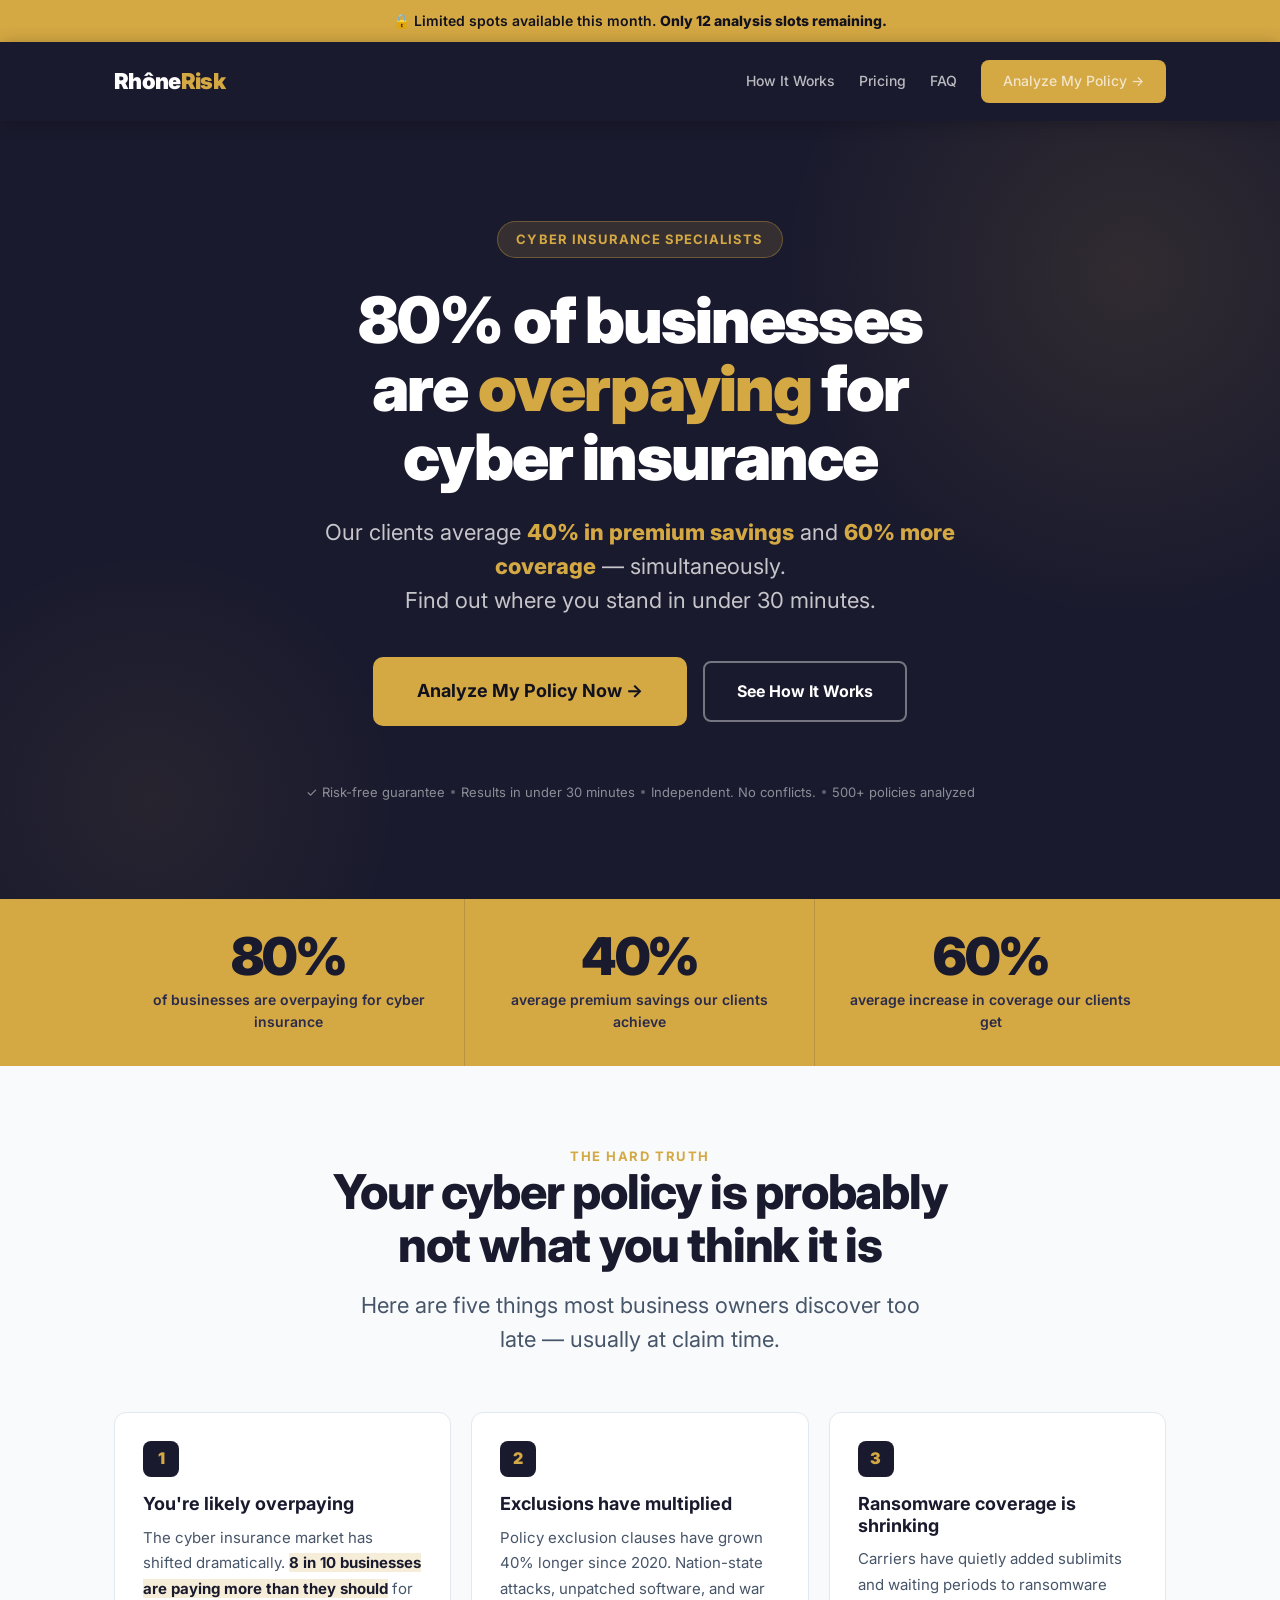
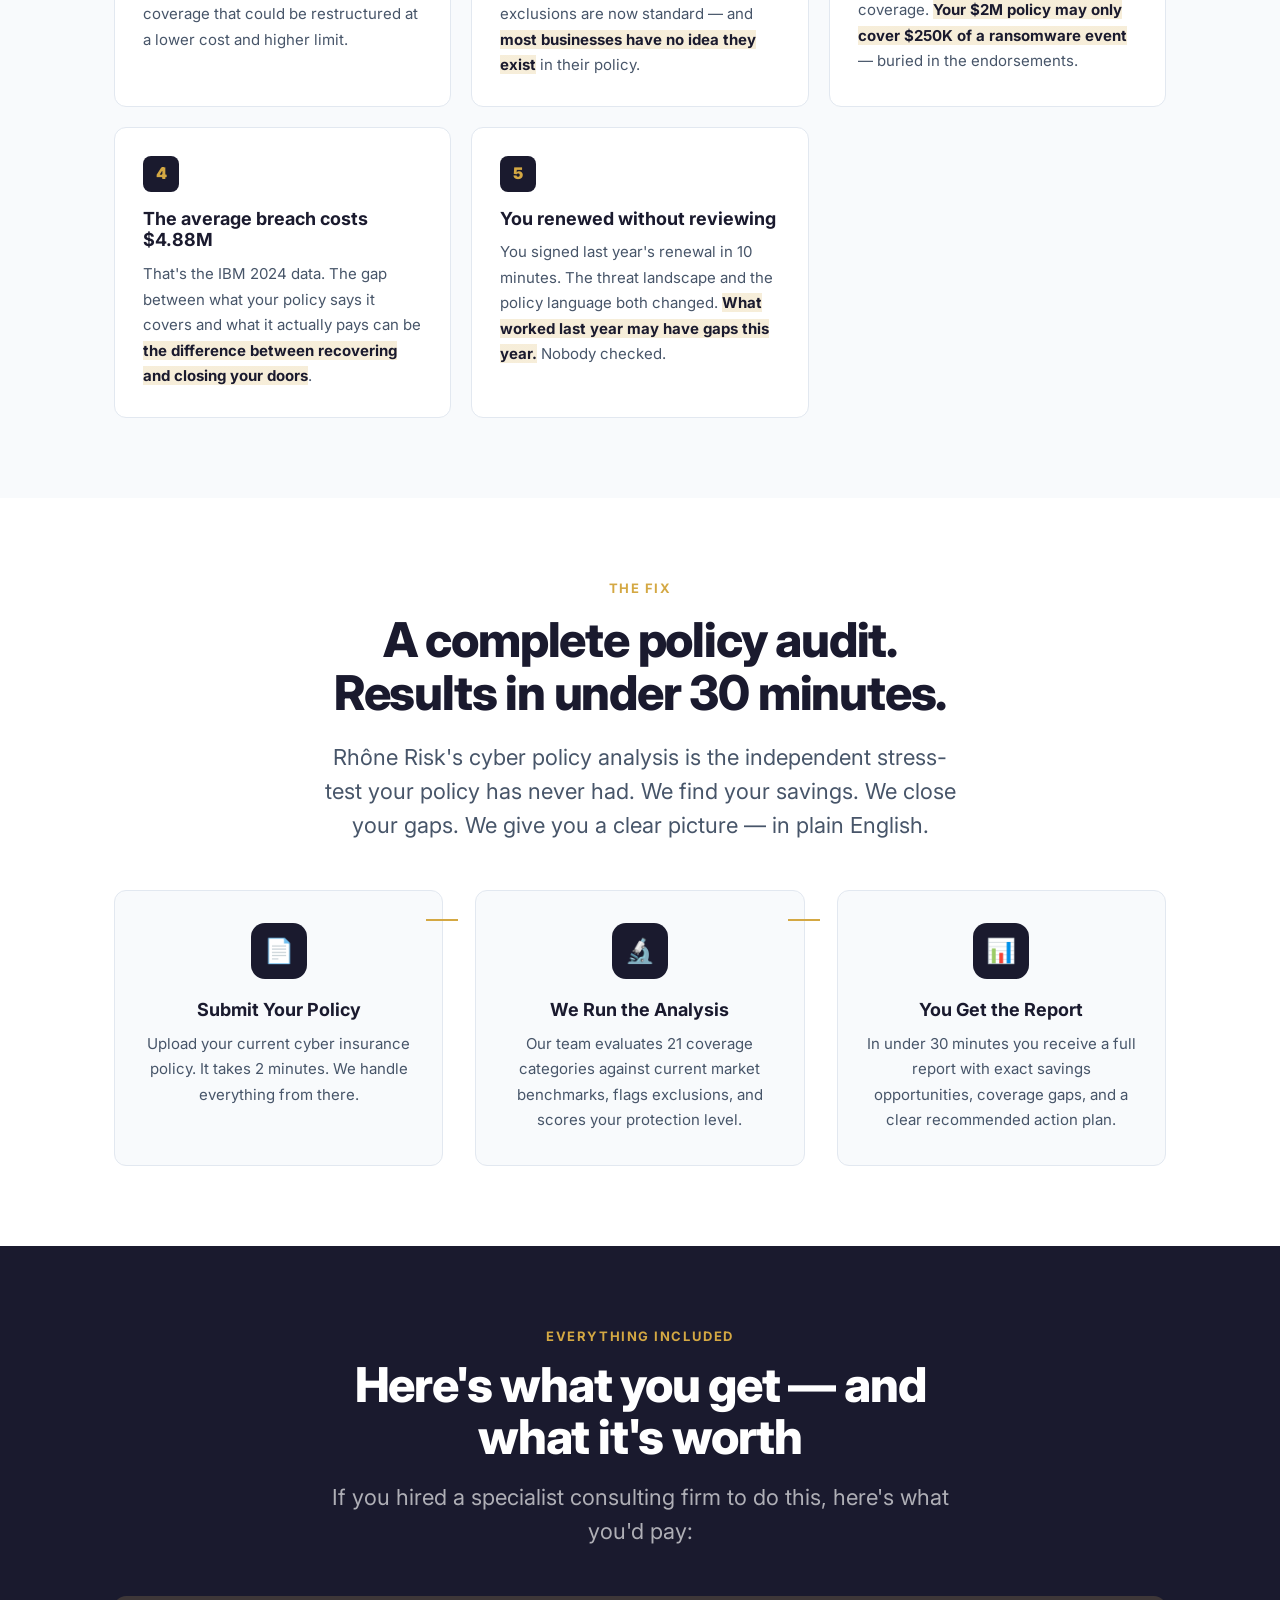
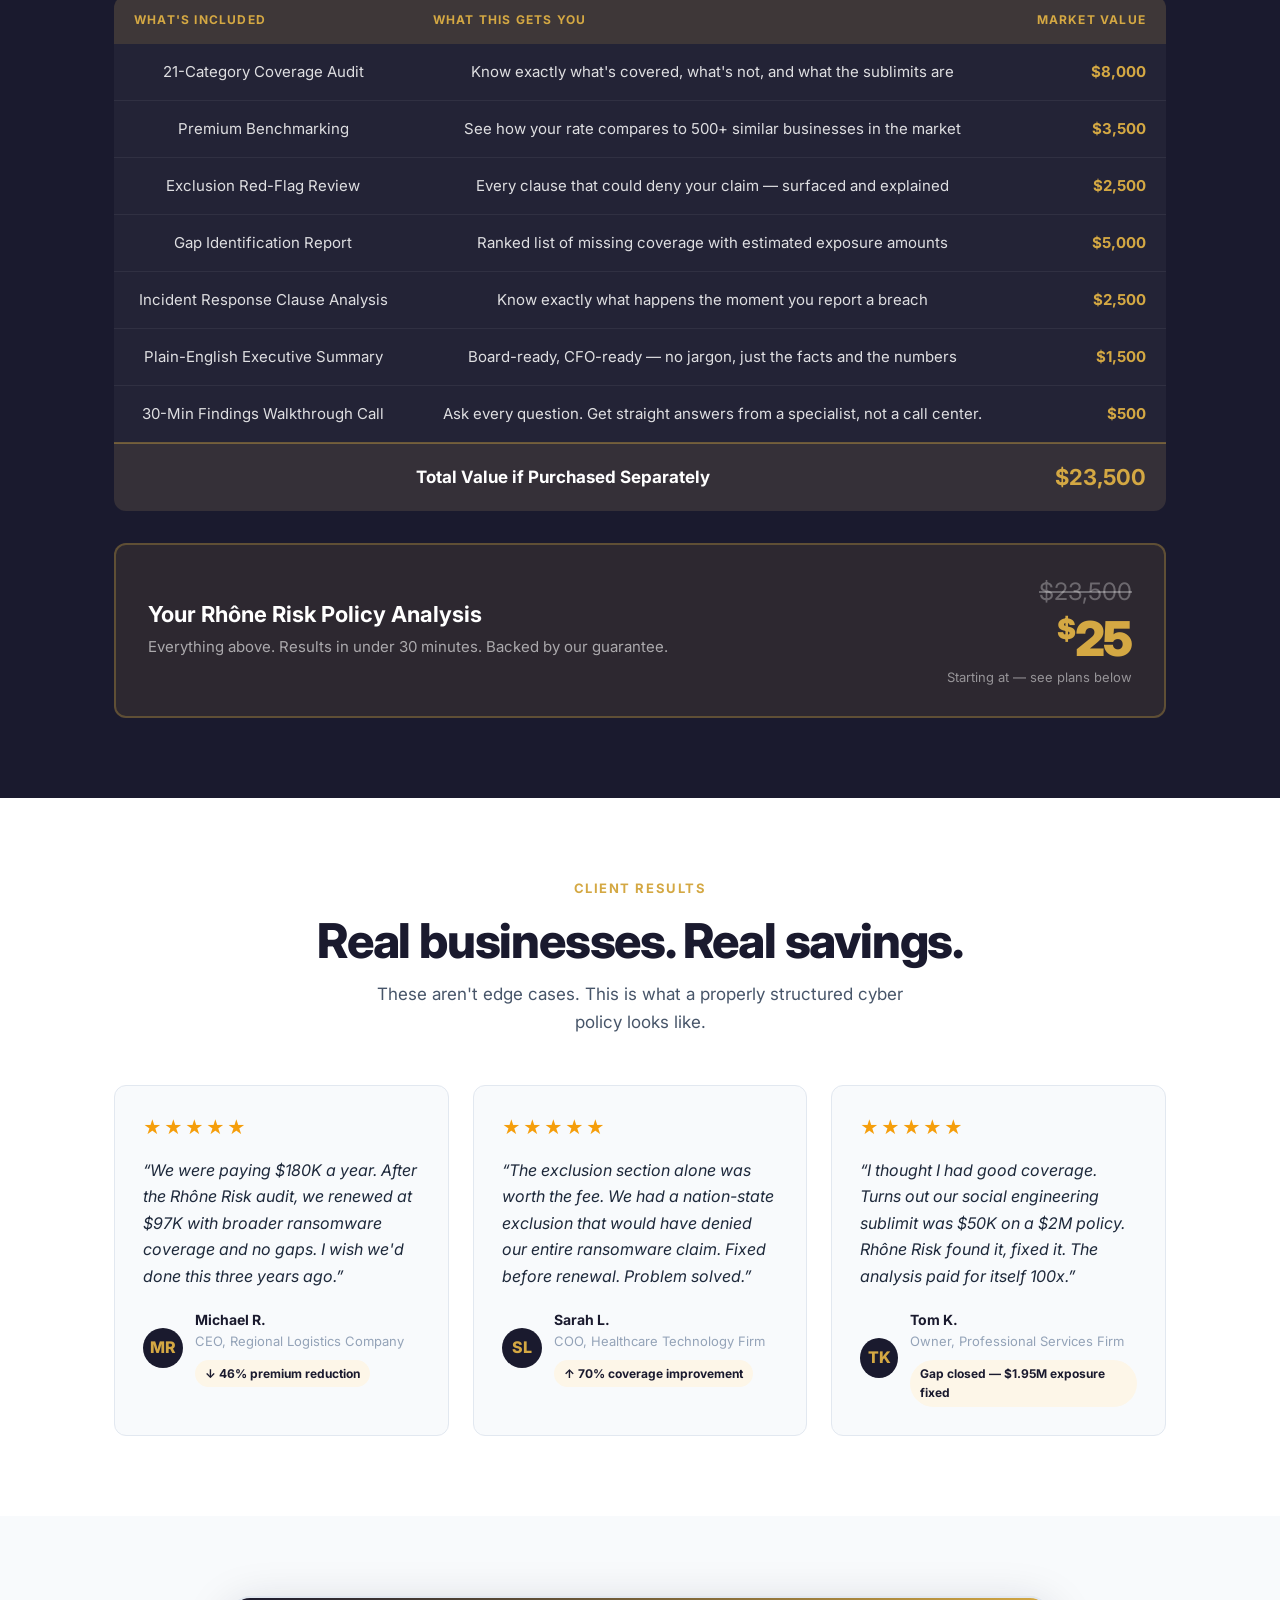
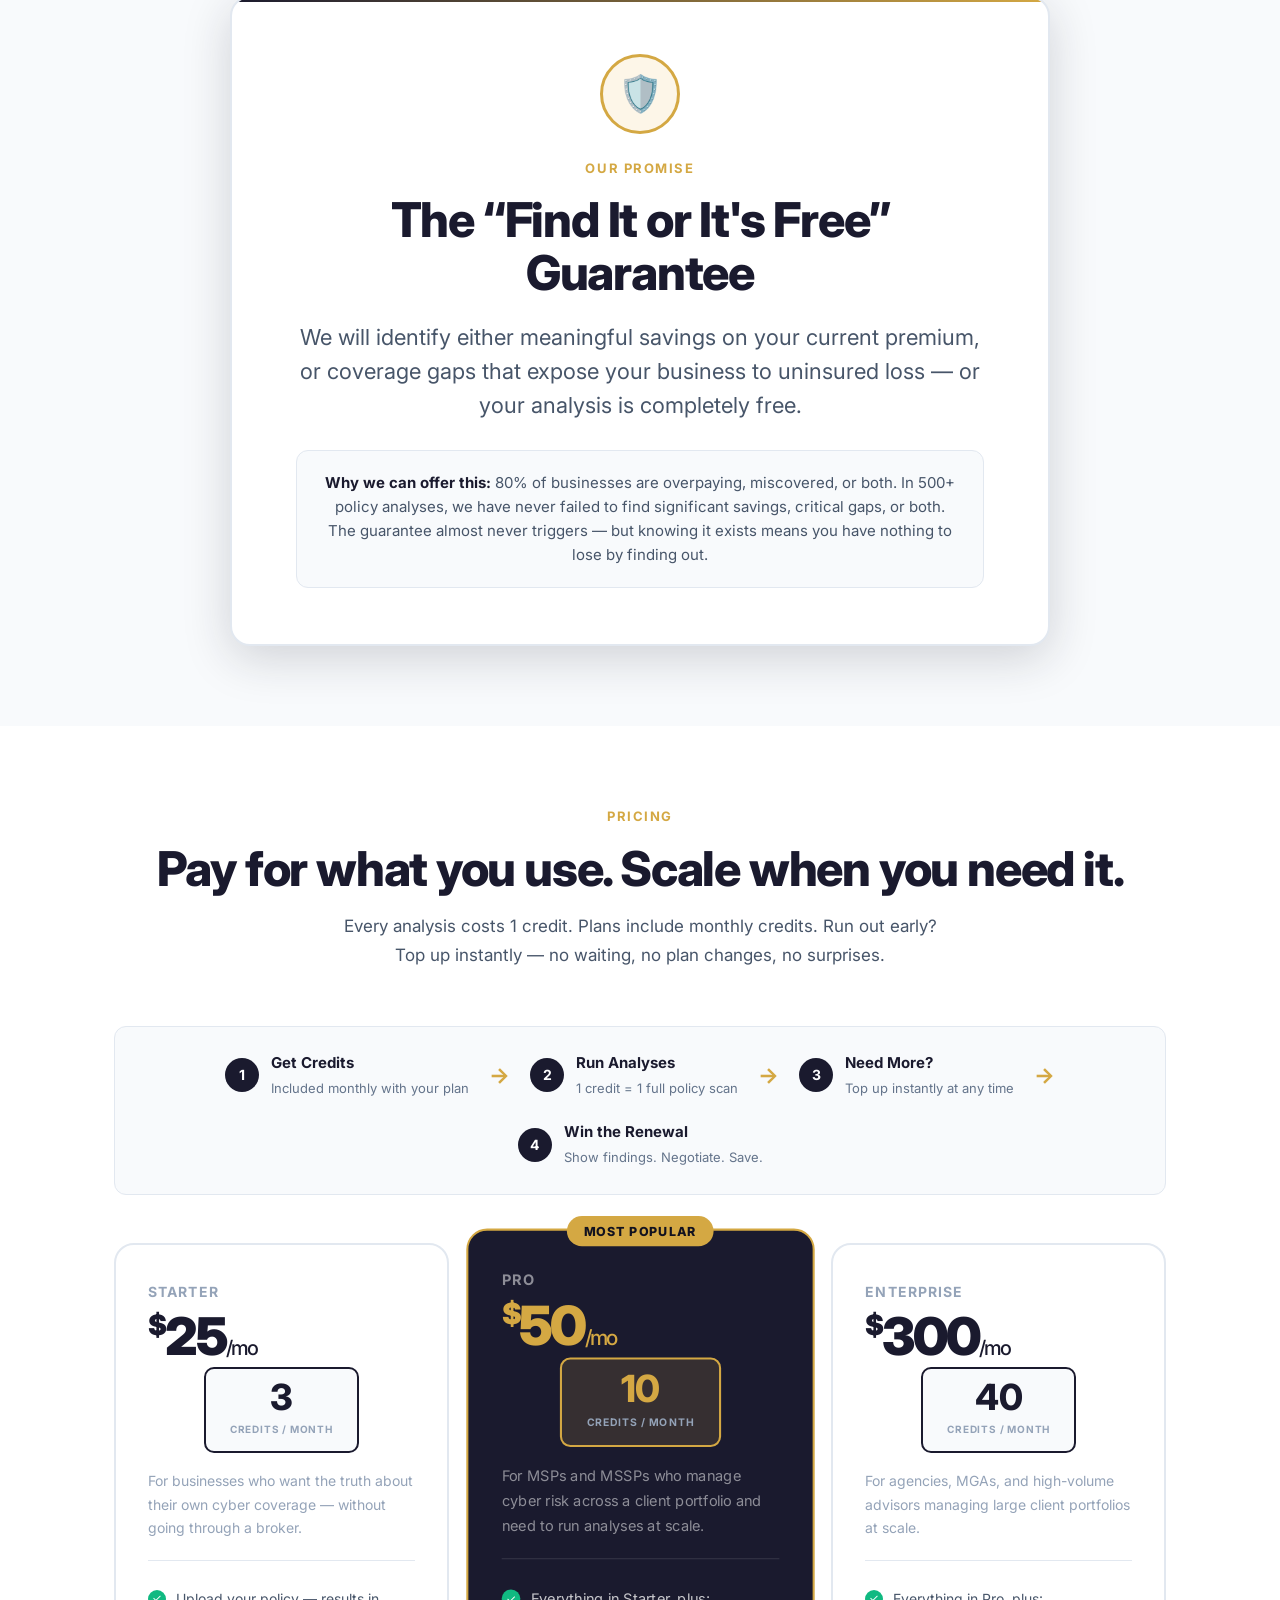
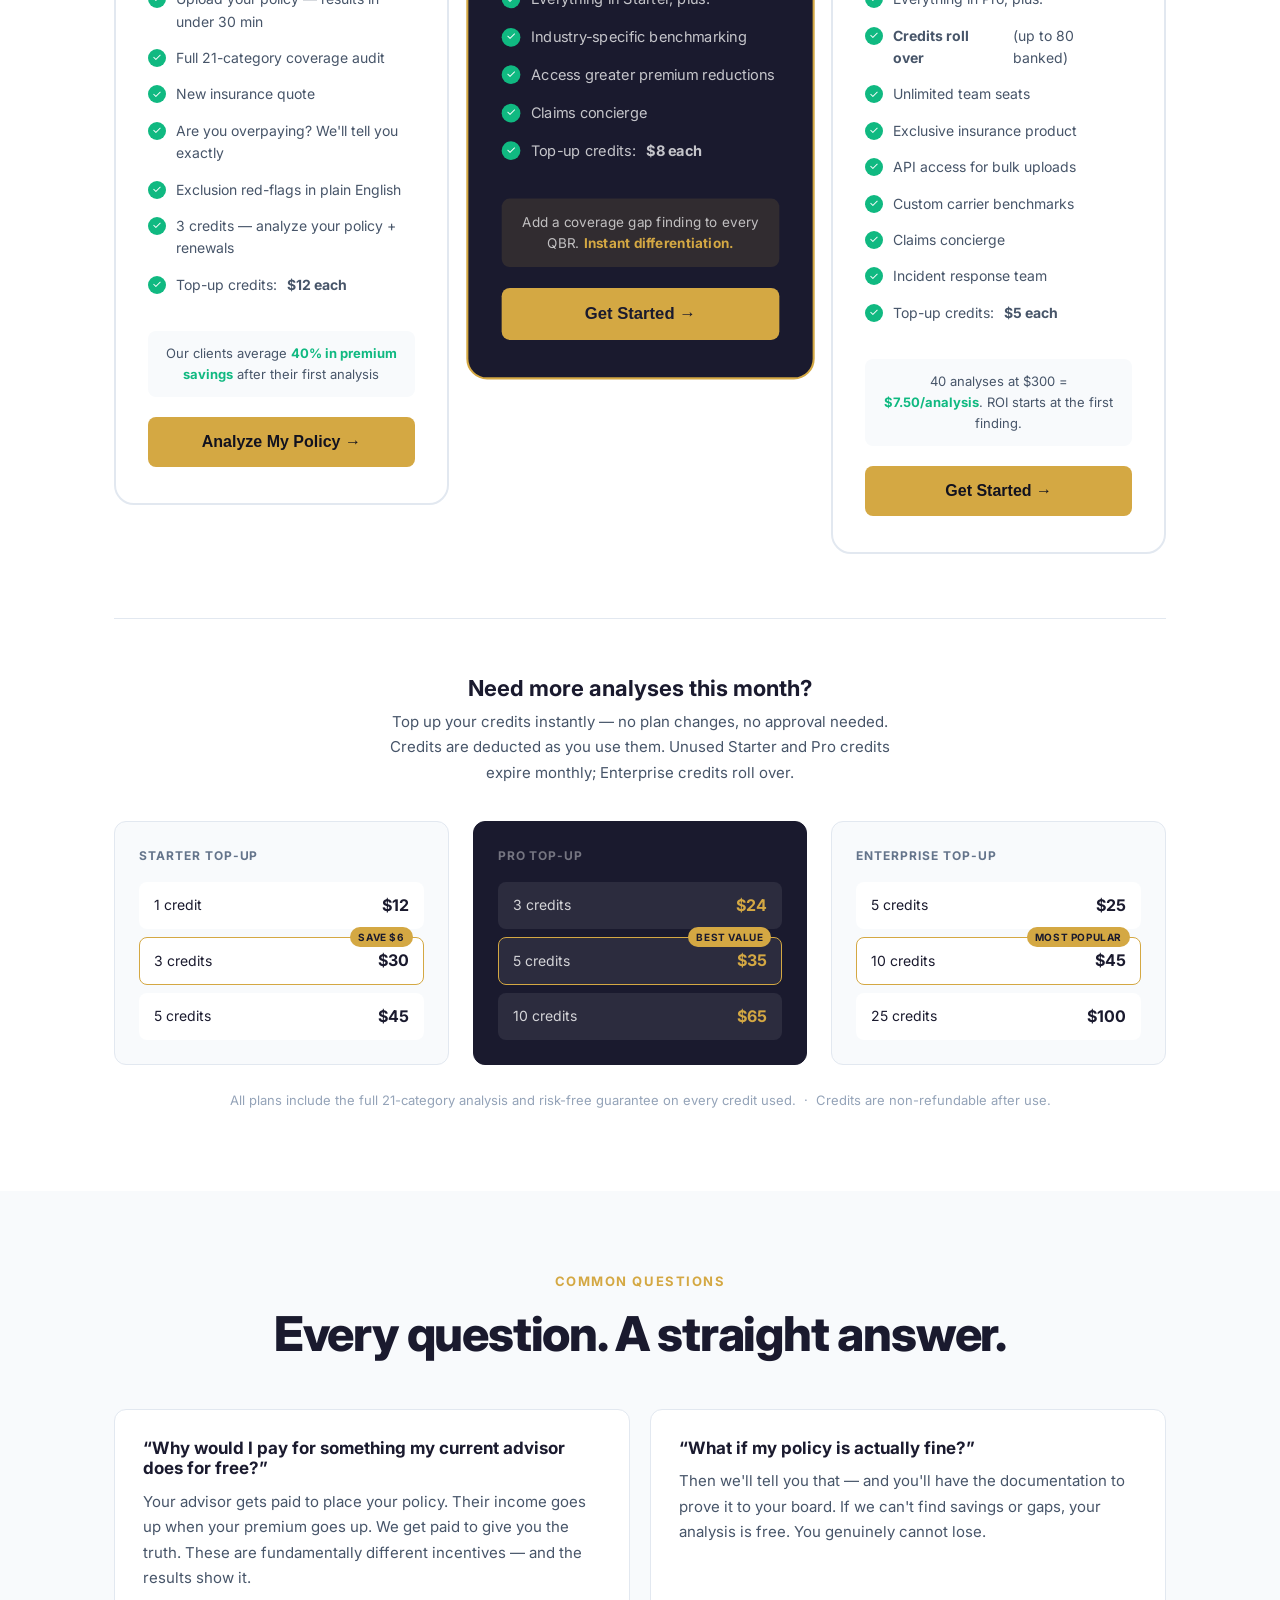
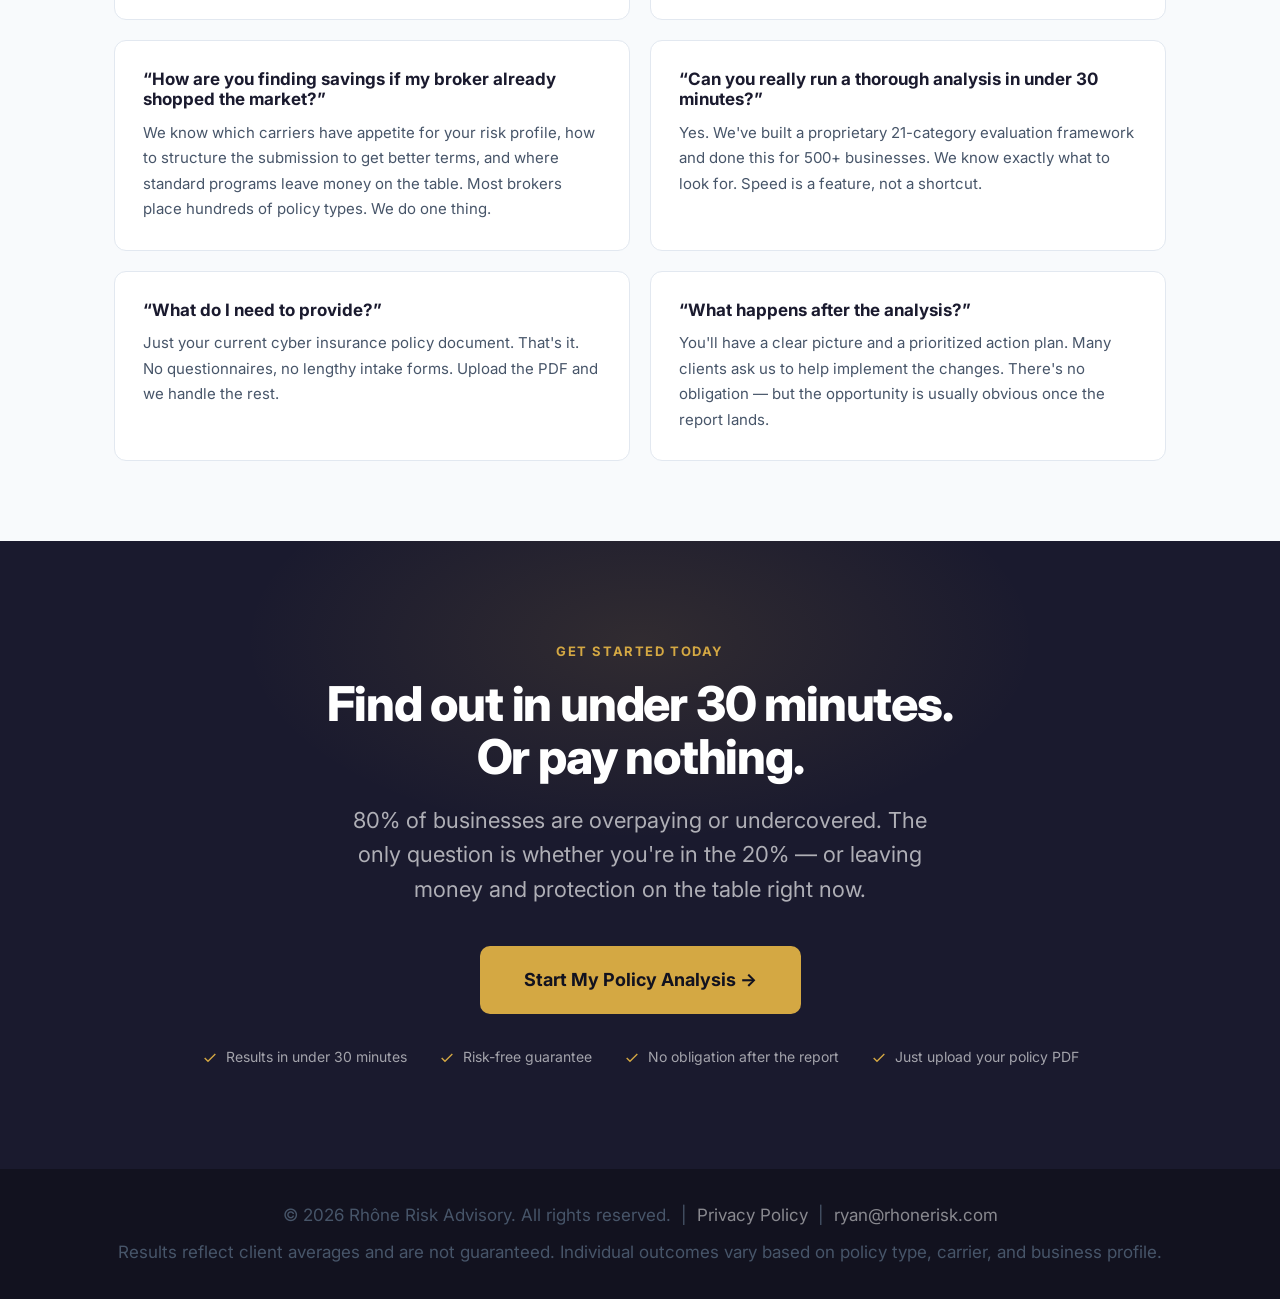
==== static/landing.html @ 171d9245 "feat: add landing page and Stripe settings to config - Add static/landing.html: marketing landing pa" ====
<!DOCTYPE html>
<html lang="en">
<head>
  <meta charset="UTF-8" />
  <meta name="viewport" content="width=device-width, initial-scale=1.0" />
  <title>Is Your Cyber Insurance Actually Protecting You? | RhôneRisk</title>
  <meta name="description" content="80% of businesses are overpaying for cyber insurance. Our clients average 40% in savings and 60% more coverage. Results in under 30 minutes." />
  <link rel="preconnect" href="https://fonts.googleapis.com" />
  <link href="https://fonts.googleapis.com/css2?family=Inter:wght@400;500;600;700;800;900&display=swap" rel="stylesheet" />
  <link rel="icon" href="data:image/svg+xml,<svg xmlns='http://www.w3.org/2000/svg' viewBox='0 0 32 32'><rect width='32' height='32' rx='6' fill='%230CBDDB'/><text x='50%25' y='55%25' dominant-baseline='central' text-anchor='middle' font-family='Inter,sans-serif' font-weight='900' font-size='18' fill='%23162B4D'>R</text></svg>">
  <style>
    /* === RESET & BASE === */
    *, *::before, *::after { box-sizing: border-box; margin: 0; padding: 0; }
    html { scroll-behavior: smooth; }
    body {
      font-family: 'Inter', system-ui, sans-serif;
      color: #0f1923;
      background: #ffffff;
      line-height: 1.6;
      -webkit-font-smoothing: antialiased;
    }
    img { max-width: 100%; }
    a { text-decoration: none; color: inherit; }

    /* === BRAND TOKENS === */
    :root {
      --navy: #1a1a2e;
      --navy-dark: #12121f;
      --navy-light: #2a2a4a;
      --cyan: #d4a843;
      --cyan-dark: #b8923a;
      --cyan-light: #fdf6e8;
      --white: #ffffff;
      --gray-50: #f8fafc;
      --gray-100: #f1f5f9;
      --gray-200: #e2e8f0;
      --gray-400: #94a3b8;
      --gray-500: #64748b;
      --gray-600: #475569;
      --gray-800: #1e293b;
      --red: #ef4444;
      --green: #10b981;
      --gold: #f59e0b;
      --radius: 12px;
      --radius-lg: 20px;
      --shadow: 0 4px 24px rgba(26, 26, 46, 0.10);
      --shadow-lg: 0 12px 48px rgba(26, 26, 46, 0.18);
    }

    /* === LAYOUT === */
    .container { max-width: 1100px; margin: 0 auto; padding: 0 24px; }
    .container--narrow { max-width: 760px; margin: 0 auto; padding: 0 24px; }
    section { padding: 80px 0; }

    /* === TYPOGRAPHY === */
    .eyebrow {
      font-size: 13px; font-weight: 700; letter-spacing: 0.12em;
      text-transform: uppercase; color: var(--cyan);
    }
    h1 { font-size: clamp(36px, 5.5vw, 64px); font-weight: 900; line-height: 1.07; letter-spacing: -0.03em; }
    h2 { font-size: clamp(28px, 4vw, 48px); font-weight: 800; line-height: 1.1; letter-spacing: -0.025em; }
    h3 { font-size: clamp(20px, 2.5vw, 28px); font-weight: 700; line-height: 1.2; }
    p { font-size: 17px; line-height: 1.7; color: var(--gray-600); }
    .lead { font-size: clamp(18px, 2.2vw, 22px); line-height: 1.55; color: var(--gray-600); }

    /* === BUTTONS === */
    .btn {
      display: inline-flex; align-items: center; gap: 8px;
      padding: 16px 32px; border-radius: 8px; font-weight: 700;
      font-size: 16px; cursor: pointer; border: none;
      transition: all 0.18s ease; text-align: center; white-space: nowrap;
    }
    .btn--primary { background: var(--cyan); color: var(--navy-dark); }
    .btn--primary:hover { background: var(--cyan-dark); transform: translateY(-2px); box-shadow: 0 8px 24px rgba(212, 168, 67, 0.35); }
    .btn--primary-lg { padding: 20px 44px; font-size: 18px; border-radius: 10px; }
    .btn--outline { background: transparent; color: var(--white); border: 2px solid rgba(255,255,255,0.4); }
    .btn--outline:hover { border-color: var(--cyan); color: var(--cyan); }
    .btn--navy { background: var(--navy); color: var(--white); }
    .btn--navy:hover { background: var(--navy-light); transform: translateY(-2px); }

    /* === ANNOUNCEMENT BAR === */
    .announcement {
      background: var(--cyan); color: var(--navy-dark); text-align: center;
      padding: 10px 24px; font-size: 14px; font-weight: 600;
    }
    .announcement strong { font-weight: 800; }

    /* === NAV === */
    .lp-nav {
      background: var(--navy); padding: 18px 0; position: sticky;
      top: 0; z-index: 100; box-shadow: 0 2px 16px rgba(0,0,0,0.25);
    }
    .nav-inner { display: flex; align-items: center; justify-content: space-between; }
    .nav-logo { font-size: 22px; font-weight: 900; color: var(--white); letter-spacing: -0.03em; }
    .nav-logo span { color: var(--cyan); }
    .nav-cta { font-size: 14px; padding: 10px 22px; }
    .nav-links-lp { display: flex; align-items: center; gap: 24px; }
    .nav-links-lp a { color: rgba(255,255,255,0.7); font-size: 14px; font-weight: 500; transition: color 0.15s; }
    .nav-links-lp a:hover { color: var(--cyan); }

    /* === HERO === */
    .hero {
      background: var(--navy); color: var(--white); padding: 100px 0 96px;
      position: relative; overflow: hidden;
    }
    .hero::before {
      content: ''; position: absolute; top: -200px; right: -200px;
      width: 700px; height: 700px;
      background: radial-gradient(circle, rgba(212, 168, 67,0.12) 0%, transparent 70%);
      pointer-events: none;
    }
    .hero::after {
      content: ''; position: absolute; bottom: -150px; left: -100px;
      width: 500px; height: 500px;
      background: radial-gradient(circle, rgba(212, 168, 67,0.07) 0%, transparent 70%);
      pointer-events: none;
    }
    .hero-inner { position: relative; z-index: 1; text-align: center; }
    .hero-badge {
      display: inline-block; background: rgba(212, 168, 67, 0.15);
      border: 1px solid rgba(212, 168, 67, 0.35); color: var(--cyan);
      padding: 7px 18px; border-radius: 100px; font-size: 13px;
      font-weight: 700; letter-spacing: 0.08em; text-transform: uppercase;
      margin-bottom: 28px;
    }
    .hero h1 { color: var(--white); margin-bottom: 24px; }
    .hero h1 span { color: var(--cyan); }
    .hero .lead { color: rgba(255,255,255,0.75); max-width: 640px; margin: 0 auto 40px; }
    .hero-cta-group { display: flex; align-items: center; justify-content: center; gap: 16px; flex-wrap: wrap; margin-bottom: 56px; }
    .hero-trust {
      display: flex; align-items: center; justify-content: center; gap: 6px;
      font-size: 13px; color: rgba(255,255,255,0.5); flex-wrap: wrap;
    }
    .hero-trust .dot { width: 4px; height: 4px; background: rgba(255,255,255,0.3); border-radius: 50%; }

    /* === STAT STRIP === */
    .stat-strip { background: var(--cyan); padding: 0; }
    .stat-strip-inner { display: grid; grid-template-columns: repeat(3, 1fr); }
    .stat-item { text-align: center; padding: 32px 24px; border-right: 1px solid rgba(26, 26, 46, 0.15); }
    .stat-item:last-child { border-right: none; }
    .stat-number {
      font-size: clamp(36px, 4.5vw, 52px); font-weight: 900; color: var(--navy);
      letter-spacing: -0.04em; line-height: 1; display: block;
    }
    .stat-label { font-size: 14px; font-weight: 600; color: var(--navy-light); margin-top: 6px; }

    /* === PROBLEM SECTION === */
    .problem { background: var(--gray-50); }
    .problem-header { text-align: center; margin-bottom: 56px; }
    .problem-header h2 { color: var(--navy); margin-bottom: 16px; }
    .truths-grid { display: grid; grid-template-columns: repeat(auto-fit, minmax(300px, 1fr)); gap: 20px; }
    .truth-card {
      background: var(--white); border: 1px solid var(--gray-200);
      border-radius: var(--radius); padding: 28px; position: relative;
      transition: box-shadow 0.2s;
    }
    .truth-card:hover { box-shadow: var(--shadow); }
    .truth-number {
      width: 36px; height: 36px; background: var(--navy); color: var(--cyan);
      border-radius: 8px; display: flex; align-items: center; justify-content: center;
      font-weight: 900; font-size: 16px; margin-bottom: 16px;
    }
    .truth-card h3 { font-size: 18px; font-weight: 700; color: var(--navy); margin-bottom: 10px; }
    .truth-card p { font-size: 15px; color: var(--gray-600); }
    .truth-highlight {
      display: inline; background: linear-gradient(120deg, rgba(212, 168, 67,0.2) 0%, rgba(212, 168, 67,0.2) 100%);
      font-weight: 700; color: var(--navy);
    }

    /* === SOLUTION SECTION === */
    .solution { background: var(--white); }
    .solution-inner { text-align: center; }
    .solution-inner h2 { color: var(--navy); margin-bottom: 20px; }
    .solution-inner .lead { max-width: 680px; margin: 0 auto 56px; }
    .steps-grid { display: grid; grid-template-columns: repeat(3, 1fr); gap: 32px; margin-top: 48px; }
    .step-card {
      text-align: center; padding: 32px 24px; background: var(--gray-50);
      border-radius: var(--radius); border: 1px solid var(--gray-200); position: relative;
    }
    .step-icon {
      width: 56px; height: 56px; background: var(--navy); border-radius: 14px;
      display: flex; align-items: center; justify-content: center;
      margin: 0 auto 20px; font-size: 24px;
    }
    .step-card h3 { font-size: 18px; color: var(--navy); margin-bottom: 10px; }
    .step-card p { font-size: 15px; color: var(--gray-600); }
    .step-connector {
      position: absolute; top: 28px; right: -16px;
      width: 32px; height: 2px; background: var(--cyan); z-index: 1;
    }

    /* === VALUE STACK === */
    .value-stack { background: var(--navy); color: var(--white); }
    .value-stack-inner { text-align: center; }
    .value-stack-inner .eyebrow { margin-bottom: 12px; }
    .value-stack-inner h2 { color: var(--white); margin-bottom: 16px; }
    .value-stack-inner .lead { color: rgba(255,255,255,0.65); max-width: 620px; margin: 0 auto 48px; }
    .stack-table {
      width: 100%; border-collapse: collapse; margin-bottom: 32px;
      background: rgba(255,255,255,0.04); border-radius: var(--radius); overflow: hidden;
    }
    .stack-table th {
      background: rgba(212, 168, 67, 0.15); color: var(--cyan);
      font-size: 12px; font-weight: 700; letter-spacing: 0.1em;
      text-transform: uppercase; padding: 14px 20px; text-align: left;
    }
    .stack-table th:last-child { text-align: right; }
    .stack-table td {
      padding: 16px 20px; font-size: 15px;
      border-bottom: 1px solid rgba(255,255,255,0.06); color: rgba(255,255,255,0.85);
    }
    .stack-table td:last-child { text-align: right; color: var(--cyan); font-weight: 700; }
    .stack-table tr:last-child td { border-bottom: none; }
    .stack-table tr:hover td { background: rgba(255,255,255,0.03); }
    .stack-total-row td {
      background: rgba(212, 168, 67, 0.1) !important; font-weight: 800; font-size: 17px;
      color: var(--white) !important; border-top: 2px solid rgba(212, 168, 67, 0.4);
    }
    .stack-total-row td:last-child { color: var(--cyan) !important; font-size: 22px; }
    .vs-price {
      background: rgba(212, 168, 67, 0.1); border: 2px solid rgba(212, 168, 67, 0.3);
      border-radius: var(--radius); padding: 28px 32px;
      display: flex; align-items: center; justify-content: space-between;
      gap: 24px; flex-wrap: wrap; text-align: left;
    }
    .vs-left { flex: 1; }
    .vs-left h3 { color: var(--white); font-size: 22px; margin-bottom: 6px; }
    .vs-left p { color: rgba(255,255,255,0.6); font-size: 15px; }
    .vs-right { text-align: right; }
    .vs-strikethrough { font-size: 24px; color: rgba(255,255,255,0.3); text-decoration: line-through; margin-bottom: 4px; }
    .vs-price-tag { font-size: 48px; font-weight: 900; color: var(--cyan); line-height: 1; letter-spacing: -0.03em; }
    .vs-price-tag sup { font-size: 28px; vertical-align: top; margin-top: 6px; }
    .vs-price-sub { font-size: 13px; color: rgba(255,255,255,0.5); margin-top: 4px; }

    /* === SOCIAL PROOF === */
    .proof { background: var(--white); }
    .proof-header { text-align: center; margin-bottom: 48px; }
    .proof-header h2 { color: var(--navy); margin-bottom: 12px; }
    .proof-grid { display: grid; grid-template-columns: repeat(3, 1fr); gap: 24px; }
    .proof-card {
      background: var(--gray-50); border: 1px solid var(--gray-200);
      border-radius: var(--radius); padding: 28px;
    }
    .proof-stars { color: var(--gold); font-size: 18px; margin-bottom: 14px; letter-spacing: 2px; }
    .proof-card blockquote {
      font-size: 16px; color: var(--gray-800); font-style: italic;
      line-height: 1.65; margin-bottom: 20px;
    }
    .proof-author { display: flex; align-items: center; gap: 12px; }
    .proof-avatar {
      width: 40px; height: 40px; background: var(--navy); border-radius: 50%;
      display: flex; align-items: center; justify-content: center;
      font-size: 16px; font-weight: 800; color: var(--cyan);
    }
    .proof-name { font-size: 14px; font-weight: 700; color: var(--navy); }
    .proof-title { font-size: 13px; color: var(--gray-400); }
    .proof-result {
      display: inline-block; background: var(--cyan-light); color: var(--navy);
      font-size: 12px; font-weight: 700; padding: 4px 10px;
      border-radius: 100px; margin-top: 8px;
    }

    /* === GUARANTEE === */
    .guarantee { background: var(--gray-50); }
    .guarantee-card {
      max-width: 820px; margin: 0 auto; background: var(--white);
      border-radius: var(--radius-lg); padding: 56px 64px;
      box-shadow: var(--shadow-lg); text-align: center;
      border: 2px solid var(--gray-200); position: relative; overflow: hidden;
    }
    .guarantee-card::before {
      content: ''; position: absolute; top: 0; left: 0; right: 0;
      height: 4px; background: linear-gradient(90deg, var(--navy), var(--cyan));
    }
    .guarantee-icon {
      width: 80px; height: 80px; background: var(--cyan-light);
      border: 3px solid var(--cyan); border-radius: 50%;
      display: flex; align-items: center; justify-content: center;
      margin: 0 auto 24px; font-size: 36px;
    }
    .guarantee-card h2 { color: var(--navy); margin-bottom: 20px; }
    .guarantee-card .lead { color: var(--gray-600); margin-bottom: 28px; }
    .guarantee-detail {
      background: var(--gray-50); border: 1px solid var(--gray-200);
      border-radius: var(--radius); padding: 20px 24px;
      font-size: 15px; color: var(--gray-600);
    }
    .guarantee-detail strong { color: var(--navy); }

    /* === PRICING === */
    .pricing { background: var(--white); }
    .pricing-header { text-align: center; margin-bottom: 56px; }
    .pricing-header h2 { color: var(--navy); margin-bottom: 16px; }
    .pricing-grid { display: grid; grid-template-columns: repeat(3, 1fr); gap: 24px; align-items: start; }
    .pricing-card {
      background: var(--white); border: 2px solid var(--gray-200);
      border-radius: var(--radius-lg); padding: 36px 32px;
      position: relative; transition: box-shadow 0.2s;
    }
    .pricing-card:hover { box-shadow: var(--shadow-lg); }
    .pricing-card--featured {
      background: var(--navy); border-color: var(--cyan); transform: scale(1.04);
    }
    .popular-badge {
      position: absolute; top: -14px; left: 50%; transform: translateX(-50%);
      background: var(--cyan); color: var(--navy-dark); font-size: 12px;
      font-weight: 800; letter-spacing: 0.08em; text-transform: uppercase;
      padding: 5px 16px; border-radius: 100px; white-space: nowrap;
    }
    .pricing-name {
      font-size: 14px; font-weight: 700; letter-spacing: 0.08em;
      text-transform: uppercase; color: var(--gray-400); margin-bottom: 8px;
    }
    .pricing-card--featured .pricing-name { color: rgba(255,255,255,0.5); }
    .pricing-price {
      font-size: 52px; font-weight: 900; color: var(--navy);
      letter-spacing: -0.04em; line-height: 1; margin-bottom: 4px;
    }
    .pricing-card--featured .pricing-price { color: var(--cyan); }
    .pricing-price sup { font-size: 28px; vertical-align: top; margin-top: 8px; }
    .pricing-context { font-size: 14px; color: var(--gray-400); margin-bottom: 24px; }
    .pricing-card--featured .pricing-context { color: rgba(255,255,255,0.4); }
    .pricing-divider { border: none; border-top: 1px solid var(--gray-200); margin: 20px 0; }
    .pricing-card--featured .pricing-divider { border-color: rgba(255,255,255,0.12); }
    .pricing-card h3 { font-size: 18px; color: var(--navy); margin-bottom: 6px; font-weight: 700; }
    .pricing-card--featured h3 { color: var(--white); }
    .pricing-card .pricing-desc { font-size: 14px; color: var(--gray-400); margin-bottom: 20px; }
    .pricing-card--featured .pricing-desc { color: rgba(255,255,255,0.5); }
    .features-list { list-style: none; margin-bottom: 28px; }
    .features-list li {
      font-size: 14px; color: var(--gray-600); padding: 7px 0;
      display: flex; align-items: flex-start; gap: 10px;
    }
    .pricing-card--featured .features-list li { color: rgba(255,255,255,0.75); }
    .check-icon {
      width: 18px; height: 18px; min-width: 18px; background: var(--green);
      border-radius: 50%; display: flex; align-items: center; justify-content: center;
      margin-top: 2px; font-size: 11px; color: white;
    }
    .roi-callout {
      background: var(--gray-50); border-radius: 8px; padding: 12px 16px;
      font-size: 13px; color: var(--gray-600); text-align: center; margin-bottom: 20px;
    }
    .pricing-card--featured .roi-callout {
      background: rgba(212, 168, 67, 0.1); color: rgba(255,255,255,0.7);
    }
    .roi-callout strong { color: var(--green); }
    .pricing-card--featured .roi-callout strong { color: var(--cyan); }
    .pricing-setup { font-size: 13px; color: var(--gray-400); margin-bottom: 16px; }
    .pricing-card--featured .pricing-setup { color: rgba(255,255,255,0.4); }
    .price-period { font-size: 20px; font-weight: 500; }
    .credit-badge-wrap { display: flex; justify-content: center; margin-bottom: 16px; }
    .credit-badge {
      background: var(--gray-50); border: 2px solid var(--navy);
      border-radius: 10px; padding: 10px 24px; text-align: center;
    }
    .credit-badge--featured { background: rgba(212, 168, 67,0.15); border-color: var(--cyan); }
    .credit-num { display: block; font-size: 36px; font-weight: 800; color: var(--navy); line-height: 1; }
    .credit-badge--featured .credit-num { color: var(--cyan); }
    .credit-label { font-size: 10px; text-transform: uppercase; letter-spacing: 0.08em; color: var(--gray-400); font-weight: 700; }

    /* Credits how */
    .credits-how {
      display: flex; align-items: center; justify-content: center;
      gap: 20px; margin-bottom: 48px; flex-wrap: wrap;
      background: var(--gray-50); border-radius: 12px; padding: 24px 32px;
      border: 1px solid var(--gray-200);
    }
    .credit-step { display: flex; align-items: center; gap: 12px; }
    .credit-step-num {
      width: 34px; height: 34px; background: var(--navy); color: white;
      border-radius: 50%; display: flex; align-items: center; justify-content: center;
      font-weight: 700; font-size: 14px; flex-shrink: 0;
    }
    .credit-step strong { display: block; font-size: 15px; color: var(--navy); font-weight: 700; }
    .credit-step span { font-size: 13px; color: var(--gray-500); }
    .credit-arrow { font-size: 22px; color: var(--cyan); font-weight: 700; }

    /* Top-up */
    .topup-section { margin-top: 64px; padding-top: 56px; border-top: 1px solid var(--gray-200); }
    .topup-header { text-align: center; margin-bottom: 36px; }
    .topup-header h3 { font-size: 22px; color: var(--navy); margin-bottom: 8px; font-weight: 700; }
    .topup-header p { font-size: 15px; color: var(--gray-600); max-width: 520px; margin: 0 auto; }
    .topup-grid { display: grid; grid-template-columns: repeat(3,1fr); gap: 24px; }
    .topup-card { background: var(--gray-50); border-radius: 12px; padding: 24px; border: 1px solid var(--gray-200); }
    .topup-card--featured { background: var(--navy); border-color: var(--navy); }
    .topup-tier {
      font-size: 12px; font-weight: 700; text-transform: uppercase;
      letter-spacing: 0.08em; color: var(--gray-500); margin-bottom: 16px;
    }
    .topup-card--featured .topup-tier { color: rgba(255,255,255,0.4); }
    .topup-packs { display: flex; flex-direction: column; gap: 8px; }
    .topup-pack {
      display: flex; align-items: center; justify-content: space-between;
      padding: 10px 14px; background: white; border-radius: 8px;
      font-size: 14px; color: var(--navy); position: relative;
      border: 1.5px solid transparent;
    }
    .topup-card--featured .topup-pack { background: rgba(255,255,255,0.08); color: rgba(255,255,255,0.8); }
    .topup-pack strong { font-size: 16px; font-weight: 700; color: var(--navy); }
    .topup-card--featured .topup-pack strong { color: var(--cyan); }
    .topup-pack--best { border-color: var(--cyan); }
    .topup-save {
      position: absolute; right: 10px; top: -11px;
      background: var(--cyan); color: var(--navy); font-size: 10px; font-weight: 700;
      padding: 2px 8px; border-radius: 20px; text-transform: uppercase;
      letter-spacing: 0.06em; white-space: nowrap;
    }
    .credit-note { text-align: center; margin-top: 24px; font-size: 13px; color: var(--gray-400); }

    /* === FAQ === */
    .faq { background: var(--gray-50); }
    .faq-header { text-align: center; margin-bottom: 48px; }
    .faq-header h2 { color: var(--navy); margin-bottom: 12px; }
    .faq-grid { display: grid; grid-template-columns: repeat(2, 1fr); gap: 20px; }
    .faq-item {
      background: var(--white); border: 1px solid var(--gray-200);
      border-radius: var(--radius); padding: 28px;
    }
    .faq-item h3 { font-size: 17px; color: var(--navy); margin-bottom: 10px; font-weight: 700; }
    .faq-item p { font-size: 15px; color: var(--gray-600); }

    /* === FINAL CTA === */
    .final-cta {
      background: var(--navy); color: var(--white); text-align: center;
      padding: 100px 0; position: relative; overflow: hidden;
    }
    .final-cta::before {
      content: ''; position: absolute; top: -100px; left: 50%; transform: translateX(-50%);
      width: 800px; height: 400px;
      background: radial-gradient(ellipse, rgba(212, 168, 67,0.12) 0%, transparent 70%);
    }
    .final-cta-inner { position: relative; z-index: 1; }
    .final-cta .eyebrow { margin-bottom: 16px; }
    .final-cta h2 { color: var(--white); margin-bottom: 20px; }
    .final-cta .lead { color: rgba(255,255,255,0.65); max-width: 580px; margin: 0 auto 40px; }
    .final-cta-detail {
      display: flex; align-items: center; justify-content: center;
      gap: 32px; flex-wrap: wrap; margin-top: 32px;
    }
    .cta-feature { display: flex; align-items: center; gap: 8px; font-size: 14px; color: rgba(255,255,255,0.6); }
    .cta-feature svg { color: var(--cyan); }

    /* === FOOTER === */
    .lp-footer {
      background: var(--navy-dark); color: rgba(255,255,255,0.4);
      padding: 32px 0; text-align: center; font-size: 13px;
    }
    .lp-footer a { color: rgba(255,255,255,0.5); }
    .lp-footer a:hover { color: var(--cyan); }

    /* === UTILITY === */
    .text-center { text-align: center; }
    .mt-8 { margin-top: 8px; }
    .mt-16 { margin-top: 16px; }
    .mt-24 { margin-top: 24px; }
    .mt-32 { margin-top: 32px; }
    .mt-48 { margin-top: 48px; }
    .mb-16 { margin-bottom: 16px; }
    .mb-24 { margin-bottom: 24px; }
    .mb-32 { margin-bottom: 32px; }

    /* === RESPONSIVE === */
    @media (max-width: 900px) {
      section { padding: 60px 0; }
      .pricing-grid { grid-template-columns: 1fr; max-width: 420px; margin: 0 auto; }
      .pricing-card--featured { transform: none; }
      .topup-grid { grid-template-columns: 1fr; }
      .credits-how { gap: 12px; padding: 20px; }
      .credit-arrow { transform: rotate(90deg); }
      .steps-grid { grid-template-columns: 1fr; }
      .step-connector { display: none; }
      .faq-grid { grid-template-columns: 1fr; }
      .proof-grid { grid-template-columns: 1fr; }
      .stat-strip-inner { grid-template-columns: 1fr; }
      .stat-item { border-right: none; border-bottom: 1px solid rgba(26, 26, 46, 0.15); }
      .stat-item:last-child { border-bottom: none; }
      .guarantee-card { padding: 40px 28px; }
      .nav-links-lp { display: none; }
      .hero { padding: 72px 0 64px; }
      .hero h1 { font-size: clamp(30px, 7vw, 48px); }
      .vs-price { flex-direction: column; text-align: center; }
      .vs-left { text-align: center; }
      .vs-right { text-align: center; }
    }

    @media (max-width: 480px) {
      .hero-cta-group { flex-direction: column; }
      .hero-trust { flex-direction: column; gap: 4px; }
      .hero-trust .dot { display: none; }
      .btn--primary-lg { padding: 16px 32px; font-size: 16px; }
    }
  </style>
</head>
<body>

<!-- ANNOUNCEMENT BAR -->
<div class="announcement">
  &#128274; Limited spots available this month. <strong>Only 12 analysis slots remaining.</strong>
</div>

<!-- NAV -->
<nav class="lp-nav">
  <div class="container nav-inner">
    <a href="/" class="nav-logo">Rh&ocirc;ne<span>Risk</span></a>
    <div class="nav-links-lp">
      <a href="#how-it-works">How It Works</a>
      <a href="#pricing">Pricing</a>
      <a href="#faq-section">FAQ</a>
      <a href="/app#login" class="btn btn--primary nav-cta">Analyze My Policy &rarr;</a>
    </div>
    <a href="/app#login" class="btn btn--primary nav-cta" style="display:none" id="mobile-cta">Get Started &rarr;</a>
  </div>
</nav>

<!-- HERO -->
<section class="hero">
  <div class="container hero-inner">
    <div class="hero-badge">Cyber Insurance Specialists</div>
    <h1>
      80% of businesses<br/>
      are <span>overpaying</span> for<br/>
      cyber insurance
    </h1>
    <p class="lead">
      Our clients average <strong style="color:#d4a843;font-weight:800;">40% in premium savings</strong> and
      <strong style="color:#d4a843;font-weight:800;">60% more coverage</strong> &mdash; simultaneously.<br/>
      Find out where you stand in under 30 minutes.
    </p>
    <div class="hero-cta-group">
      <a href="/app#register" class="btn btn--primary btn--primary-lg">
        Analyze My Policy Now &rarr;
      </a>
      <a href="#how-it-works" class="btn btn--outline">See How It Works</a>
    </div>
    <div class="hero-trust">
      <span>&#10003; Risk-free guarantee</span>
      <span class="dot"></span>
      <span>Results in under 30 minutes</span>
      <span class="dot"></span>
      <span>Independent. No conflicts.</span>
      <span class="dot"></span>
      <span>500+ policies analyzed</span>
    </div>
  </div>
</section>

<!-- STAT STRIP -->
<div class="stat-strip">
  <div class="container">
    <div class="stat-strip-inner">
      <div class="stat-item">
        <span class="stat-number">80%</span>
        <div class="stat-label">of businesses are overpaying for cyber insurance</div>
      </div>
      <div class="stat-item">
        <span class="stat-number">40%</span>
        <div class="stat-label">average premium savings our clients achieve</div>
      </div>
      <div class="stat-item">
        <span class="stat-number">60%</span>
        <div class="stat-label">average increase in coverage our clients get</div>
      </div>
    </div>
  </div>
</div>

<!-- PROBLEM SECTION -->
<section class="problem">
  <div class="container">
    <div class="problem-header">
      <div class="eyebrow">The Hard Truth</div>
      <h2>Your cyber policy is probably<br/>not what you think it is</h2>
      <p class="lead" style="max-width:600px;margin:16px auto 0;">Here are five things most business owners discover too late &mdash; usually at claim time.</p>
    </div>
    <div class="truths-grid">
      <div class="truth-card">
        <div class="truth-number">1</div>
        <h3>You're likely overpaying</h3>
        <p>The cyber insurance market has shifted dramatically. <span class="truth-highlight">8 in 10 businesses are paying more than they should</span> for coverage that could be restructured at a lower cost and higher limit.</p>
      </div>
      <div class="truth-card">
        <div class="truth-number">2</div>
        <h3>Exclusions have multiplied</h3>
        <p>Policy exclusion clauses have grown 40% longer since 2020. Nation-state attacks, unpatched software, and war exclusions are now standard &mdash; and <span class="truth-highlight">most businesses have no idea they exist</span> in their policy.</p>
      </div>
      <div class="truth-card">
        <div class="truth-number">3</div>
        <h3>Ransomware coverage is shrinking</h3>
        <p>Carriers have quietly added sublimits and waiting periods to ransomware coverage. <span class="truth-highlight">Your $2M policy may only cover $250K of a ransomware event</span> &mdash; buried in the endorsements.</p>
      </div>
      <div class="truth-card">
        <div class="truth-number">4</div>
        <h3>The average breach costs $4.88M</h3>
        <p>That's the IBM 2024 data. The gap between what your policy says it covers and what it actually pays can be <span class="truth-highlight">the difference between recovering and closing your doors</span>.</p>
      </div>
      <div class="truth-card">
        <div class="truth-number">5</div>
        <h3>You renewed without reviewing</h3>
        <p>You signed last year's renewal in 10 minutes. The threat landscape and the policy language both changed. <span class="truth-highlight">What worked last year may have gaps this year.</span> Nobody checked.</p>
      </div>
    </div>
  </div>
</section>

<!-- SOLUTION -->
<section class="solution" id="how-it-works">
  <div class="container">
    <div class="solution-inner">
      <div class="eyebrow mb-16">The Fix</div>
      <h2>A complete policy audit.<br/>Results in under 30 minutes.</h2>
      <p class="lead" style="max-width:640px;margin:16px auto 0;">Rh&ocirc;ne Risk's cyber policy analysis is the independent stress-test your policy has never had. We find your savings. We close your gaps. We give you a clear picture &mdash; in plain English.</p>

      <div class="steps-grid">
        <div class="step-card">
          <div class="step-connector"></div>
          <div class="step-icon">&#128196;</div>
          <h3>Submit Your Policy</h3>
          <p>Upload your current cyber insurance policy. It takes 2 minutes. We handle everything from there.</p>
        </div>
        <div class="step-card">
          <div class="step-connector"></div>
          <div class="step-icon">&#128300;</div>
          <h3>We Run the Analysis</h3>
          <p>Our team evaluates 21 coverage categories against current market benchmarks, flags exclusions, and scores your protection level.</p>
        </div>
        <div class="step-card">
          <div class="step-icon">&#128202;</div>
          <h3>You Get the Report</h3>
          <p>In under 30 minutes you receive a full report with exact savings opportunities, coverage gaps, and a clear recommended action plan.</p>
        </div>
      </div>
    </div>
  </div>
</section>

<!-- VALUE STACK -->
<section class="value-stack">
  <div class="container">
    <div class="value-stack-inner">
      <div class="eyebrow mb-16">Everything Included</div>
      <h2 style="color:var(--white);">Here's what you get &mdash; and<br/>what it's worth</h2>
      <p class="lead" style="margin-top:16px;">If you hired a specialist consulting firm to do this, here's what you'd pay:</p>

      <div style="margin-top:48px;overflow-x:auto;">
        <table class="stack-table">
          <thead>
            <tr>
              <th>What's Included</th>
              <th>What This Gets You</th>
              <th>Market Value</th>
            </tr>
          </thead>
          <tbody>
            <tr>
              <td>21-Category Coverage Audit</td>
              <td>Know exactly what's covered, what's not, and what the sublimits are</td>
              <td>$8,000</td>
            </tr>
            <tr>
              <td>Premium Benchmarking</td>
              <td>See how your rate compares to 500+ similar businesses in the market</td>
              <td>$3,500</td>
            </tr>
            <tr>
              <td>Exclusion Red-Flag Review</td>
              <td>Every clause that could deny your claim &mdash; surfaced and explained</td>
              <td>$2,500</td>
            </tr>
            <tr>
              <td>Gap Identification Report</td>
              <td>Ranked list of missing coverage with estimated exposure amounts</td>
              <td>$5,000</td>
            </tr>
            <tr>
              <td>Incident Response Clause Analysis</td>
              <td>Know exactly what happens the moment you report a breach</td>
              <td>$2,500</td>
            </tr>
            <tr>
              <td>Plain-English Executive Summary</td>
              <td>Board-ready, CFO-ready &mdash; no jargon, just the facts and the numbers</td>
              <td>$1,500</td>
            </tr>
            <tr>
              <td>30-Min Findings Walkthrough Call</td>
              <td>Ask every question. Get straight answers from a specialist, not a call center.</td>
              <td>$500</td>
            </tr>
            <tr class="stack-total-row">
              <td colspan="2"><strong>Total Value if Purchased Separately</strong></td>
              <td><strong>$23,500</strong></td>
            </tr>
          </tbody>
        </table>
      </div>

      <div class="vs-price">
        <div class="vs-left">
          <h3>Your Rh&ocirc;ne Risk Policy Analysis</h3>
          <p>Everything above. Results in under 30 minutes. Backed by our guarantee.</p>
        </div>
        <div class="vs-right">
          <div class="vs-strikethrough">$23,500</div>
          <div class="vs-price-tag"><sup>$</sup>25</div>
          <div class="vs-price-sub">Starting at &mdash; see plans below</div>
        </div>
      </div>
    </div>
  </div>
</section>

<!-- PROOF / TESTIMONIALS -->
<section class="proof">
  <div class="container">
    <div class="proof-header">
      <div class="eyebrow mb-16">Client Results</div>
      <h2>Real businesses. Real savings.</h2>
      <p style="max-width:560px;margin:12px auto 0;color:var(--gray-600);">These aren't edge cases. This is what a properly structured cyber policy looks like.</p>
    </div>
    <div class="proof-grid">
      <div class="proof-card">
        <div class="proof-stars">&#9733;&#9733;&#9733;&#9733;&#9733;</div>
        <blockquote>&ldquo;We were paying $180K a year. After the Rh&ocirc;ne Risk audit, we renewed at $97K with broader ransomware coverage and no gaps. I wish we'd done this three years ago.&rdquo;</blockquote>
        <div class="proof-author">
          <div class="proof-avatar">MR</div>
          <div>
            <div class="proof-name">Michael R.</div>
            <div class="proof-title">CEO, Regional Logistics Company</div>
            <div class="proof-result">&darr; 46% premium reduction</div>
          </div>
        </div>
      </div>
      <div class="proof-card">
        <div class="proof-stars">&#9733;&#9733;&#9733;&#9733;&#9733;</div>
        <blockquote>&ldquo;The exclusion section alone was worth the fee. We had a nation-state exclusion that would have denied our entire ransomware claim. Fixed before renewal. Problem solved.&rdquo;</blockquote>
        <div class="proof-author">
          <div class="proof-avatar">SL</div>
          <div>
            <div class="proof-name">Sarah L.</div>
            <div class="proof-title">COO, Healthcare Technology Firm</div>
            <div class="proof-result">&uarr; 70% coverage improvement</div>
          </div>
        </div>
      </div>
      <div class="proof-card">
        <div class="proof-stars">&#9733;&#9733;&#9733;&#9733;&#9733;</div>
        <blockquote>&ldquo;I thought I had good coverage. Turns out our social engineering sublimit was $50K on a $2M policy. Rh&ocirc;ne Risk found it, fixed it. The analysis paid for itself 100x.&rdquo;</blockquote>
        <div class="proof-author">
          <div class="proof-avatar">TK</div>
          <div>
            <div class="proof-name">Tom K.</div>
            <div class="proof-title">Owner, Professional Services Firm</div>
            <div class="proof-result">Gap closed &mdash; $1.95M exposure fixed</div>
          </div>
        </div>
      </div>
    </div>
  </div>
</section>

<!-- GUARANTEE -->
<section class="guarantee">
  <div class="container">
    <div class="guarantee-card">
      <div class="guarantee-icon">&#128737;&#65039;</div>
      <div class="eyebrow mb-16">Our Promise</div>
      <h2>The &ldquo;Find It or It's Free&rdquo; Guarantee</h2>
      <p class="lead">
        We will identify either meaningful savings on your current premium, or coverage gaps that expose your business to uninsured loss &mdash; or your analysis is completely free.
      </p>
      <div class="guarantee-detail">
        <strong>Why we can offer this:</strong> 80% of businesses are overpaying, miscovered, or both. In 500+ policy analyses, we have never failed to find significant savings, critical gaps, or both. The guarantee almost never triggers &mdash; but knowing it exists means you have nothing to lose by finding out.
      </div>
    </div>
  </div>
</section>

<!-- PRICING -->
<section class="pricing" id="pricing">
  <div class="container">
    <div class="pricing-header">
      <div class="eyebrow mb-16">Pricing</div>
      <h2>Pay for what you use. Scale when you need it.</h2>
      <p style="max-width:620px;margin:12px auto 0;color:var(--gray-600);">Every analysis costs 1 credit. Plans include monthly credits. Run out early? Top up instantly &mdash; no waiting, no plan changes, no surprises.</p>
    </div>

    <!-- HOW CREDITS WORK -->
    <div class="credits-how">
      <div class="credit-step">
        <div class="credit-step-num">1</div>
        <div>
          <strong>Get Credits</strong>
          <span>Included monthly with your plan</span>
        </div>
      </div>
      <div class="credit-arrow">&rarr;</div>
      <div class="credit-step">
        <div class="credit-step-num">2</div>
        <div>
          <strong>Run Analyses</strong>
          <span>1 credit = 1 full policy scan</span>
        </div>
      </div>
      <div class="credit-arrow">&rarr;</div>
      <div class="credit-step">
        <div class="credit-step-num">3</div>
        <div>
          <strong>Need More?</strong>
          <span>Top up instantly at any time</span>
        </div>
      </div>
      <div class="credit-arrow">&rarr;</div>
      <div class="credit-step">
        <div class="credit-step-num">4</div>
        <div>
          <strong>Win the Renewal</strong>
          <span>Show findings. Negotiate. Save.</span>
        </div>
      </div>
    </div>

    <div class="pricing-grid">

      <!-- TIER 1: STARTER -->
      <div class="pricing-card">
        <div class="pricing-name">Starter</div>
        <div class="pricing-price"><sup>$</sup>25<span class="price-period">/mo</span></div>
        <div class="credit-badge-wrap">
          <div class="credit-badge">
            <span class="credit-num">3</span>
            <span class="credit-label">credits / month</span>
          </div>
        </div>
        <p class="pricing-desc">For businesses who want the truth about their own cyber coverage &mdash; without going through a broker.</p>
        <hr class="pricing-divider"/>
        <ul class="features-list">
          <li><span class="check-icon">&#10003;</span> Upload your policy &mdash; results in under 30 min</li>
          <li><span class="check-icon">&#10003;</span> Full 21-category coverage audit</li>
          <li><span class="check-icon">&#10003;</span> New insurance quote</li>
          <li><span class="check-icon">&#10003;</span> Are you overpaying? We'll tell you exactly</li>
          <li><span class="check-icon">&#10003;</span> Exclusion red-flags in plain English</li>
          <li><span class="check-icon">&#10003;</span> 3 credits &mdash; analyze your policy + renewals</li>
          <li><span class="check-icon">&#10003;</span> Top-up credits: <strong>$12 each</strong></li>
        </ul>
        <div class="roi-callout">
          Our clients average <strong>40% in premium savings</strong> after their first analysis
        </div>
        <button onclick="startCheckout('starter')" class="btn btn--primary" style="width:100%;justify-content:center;border:none;cursor:pointer;">Analyze My Policy &rarr;</button>
      </div>

      <!-- TIER 2: PRO (FEATURED) -->
      <div class="pricing-card pricing-card--featured">
        <div class="popular-badge">Most Popular</div>
        <div class="pricing-name">Pro</div>
        <div class="pricing-price"><sup>$</sup>50<span class="price-period">/mo</span></div>
        <div class="credit-badge-wrap">
          <div class="credit-badge credit-badge--featured">
            <span class="credit-num">10</span>
            <span class="credit-label">credits / month</span>
          </div>
        </div>
        <p class="pricing-desc">For MSPs and MSSPs who manage cyber risk across a client portfolio and need to run analyses at scale.</p>
        <hr class="pricing-divider"/>
        <ul class="features-list">
          <li><span class="check-icon">&#10003;</span> Everything in Starter, plus:</li>
          <li><span class="check-icon">&#10003;</span> Industry-specific benchmarking</li>
          <li><span class="check-icon">&#10003;</span> Access greater premium reductions</li>
          <li><span class="check-icon">&#10003;</span> Claims concierge</li>
          <li><span class="check-icon">&#10003;</span> Top-up credits: <strong>$8 each</strong></li>
        </ul>
        <div class="roi-callout" style="background:rgba(212, 168, 67,0.12);border-color:rgba(212, 168, 67,0.3);">
          Add a coverage gap finding to every QBR. <strong>Instant differentiation.</strong>
        </div>
        <button onclick="startCheckout('pro')" class="btn btn--primary" style="width:100%;justify-content:center;background:var(--cyan);color:var(--navy);border:none;cursor:pointer;">Get Started &rarr;</button>
      </div>

      <!-- TIER 3: ENTERPRISE -->
      <div class="pricing-card">
        <div class="pricing-name">Enterprise</div>
        <div class="pricing-price"><sup>$</sup>300<span class="price-period">/mo</span></div>
        <div class="credit-badge-wrap">
          <div class="credit-badge">
            <span class="credit-num">40</span>
            <span class="credit-label">credits / month</span>
          </div>
        </div>
        <p class="pricing-desc">For agencies, MGAs, and high-volume advisors managing large client portfolios at scale.</p>
        <hr class="pricing-divider"/>
        <ul class="features-list">
          <li><span class="check-icon">&#10003;</span> Everything in Pro, plus:</li>
          <li><span class="check-icon">&#10003;</span> <strong>Credits roll over</strong> (up to 80 banked)</li>
          <li><span class="check-icon">&#10003;</span> Unlimited team seats</li>
          <li><span class="check-icon">&#10003;</span> Exclusive insurance product</li>
          <li><span class="check-icon">&#10003;</span> API access for bulk uploads</li>
          <li><span class="check-icon">&#10003;</span> Custom carrier benchmarks</li>
          <li><span class="check-icon">&#10003;</span> Claims concierge</li>
          <li><span class="check-icon">&#10003;</span> Incident response team</li>
          <li><span class="check-icon">&#10003;</span> Top-up credits: <strong>$5 each</strong></li>
        </ul>
        <div class="roi-callout">
          40 analyses at $300 = <strong>$7.50/analysis</strong>. ROI starts at the first finding.
        </div>
        <button onclick="startCheckout('enterprise')" class="btn btn--primary" style="width:100%;justify-content:center;border:none;cursor:pointer;">Get Started &rarr;</button>
      </div>

    </div>

    <!-- TOP-UP PACKS -->
    <div class="topup-section">
      <div class="topup-header">
        <h3>Need more analyses this month?</h3>
        <p>Top up your credits instantly &mdash; no plan changes, no approval needed. Credits are deducted as you use them. Unused Starter and Pro credits expire monthly; Enterprise credits roll over.</p>
      </div>
      <div class="topup-grid">

        <div class="topup-card">
          <div class="topup-tier">Starter Top-Up</div>
          <div class="topup-packs">
            <div class="topup-pack">
              <span>1 credit</span><strong>$12</strong>
            </div>
            <div class="topup-pack topup-pack--best">
              <span>3 credits</span><strong>$30</strong>
              <div class="topup-save">Save $6</div>
            </div>
            <div class="topup-pack">
              <span>5 credits</span><strong>$45</strong>
            </div>
          </div>
        </div>

        <div class="topup-card topup-card--featured">
          <div class="topup-tier">Pro Top-Up</div>
          <div class="topup-packs">
            <div class="topup-pack">
              <span>3 credits</span><strong>$24</strong>
            </div>
            <div class="topup-pack topup-pack--best">
              <span>5 credits</span><strong>$35</strong>
              <div class="topup-save">Best Value</div>
            </div>
            <div class="topup-pack">
              <span>10 credits</span><strong>$65</strong>
            </div>
          </div>
        </div>

        <div class="topup-card">
          <div class="topup-tier">Enterprise Top-Up</div>
          <div class="topup-packs">
            <div class="topup-pack">
              <span>5 credits</span><strong>$25</strong>
            </div>
            <div class="topup-pack topup-pack--best">
              <span>10 credits</span><strong>$45</strong>
              <div class="topup-save">Most Popular</div>
            </div>
            <div class="topup-pack">
              <span>25 credits</span><strong>$100</strong>
            </div>
          </div>
        </div>

      </div>
      <p class="credit-note">All plans include the full 21-category analysis and risk-free guarantee on every credit used. &nbsp;&middot;&nbsp; Credits are non-refundable after use.</p>
    </div>

  </div>
</section>

<!-- FAQ / OBJECTIONS -->
<section class="faq" id="faq-section">
  <div class="container">
    <div class="faq-header">
      <div class="eyebrow mb-16">Common Questions</div>
      <h2>Every question. A straight answer.</h2>
    </div>
    <div class="faq-grid">
      <div class="faq-item">
        <h3>&ldquo;Why would I pay for something my current advisor does for free?&rdquo;</h3>
        <p>Your advisor gets paid to place your policy. Their income goes up when your premium goes up. We get paid to give you the truth. These are fundamentally different incentives &mdash; and the results show it.</p>
      </div>
      <div class="faq-item">
        <h3>&ldquo;What if my policy is actually fine?&rdquo;</h3>
        <p>Then we'll tell you that &mdash; and you'll have the documentation to prove it to your board. If we can't find savings or gaps, your analysis is free. You genuinely cannot lose.</p>
      </div>
      <div class="faq-item">
        <h3>&ldquo;How are you finding savings if my broker already shopped the market?&rdquo;</h3>
        <p>We know which carriers have appetite for your risk profile, how to structure the submission to get better terms, and where standard programs leave money on the table. Most brokers place hundreds of policy types. We do one thing.</p>
      </div>
      <div class="faq-item">
        <h3>&ldquo;Can you really run a thorough analysis in under 30 minutes?&rdquo;</h3>
        <p>Yes. We've built a proprietary 21-category evaluation framework and done this for 500+ businesses. We know exactly what to look for. Speed is a feature, not a shortcut.</p>
      </div>
      <div class="faq-item">
        <h3>&ldquo;What do I need to provide?&rdquo;</h3>
        <p>Just your current cyber insurance policy document. That's it. No questionnaires, no lengthy intake forms. Upload the PDF and we handle the rest.</p>
      </div>
      <div class="faq-item">
        <h3>&ldquo;What happens after the analysis?&rdquo;</h3>
        <p>You'll have a clear picture and a prioritized action plan. Many clients ask us to help implement the changes. There's no obligation &mdash; but the opportunity is usually obvious once the report lands.</p>
      </div>
    </div>
  </div>
</section>

<!-- FINAL CTA -->
<section class="final-cta">
  <div class="container final-cta-inner">
    <div class="eyebrow">Get Started Today</div>
    <h2>Find out in under 30 minutes.<br/>Or pay nothing.</h2>
    <p class="lead">
      80% of businesses are overpaying or undercovered. The only question is whether you're in the 20% &mdash; or leaving money and protection on the table right now.
    </p>
    <a href="/app#register" class="btn btn--primary btn--primary-lg">
      Start My Policy Analysis &rarr;
    </a>
    <div class="final-cta-detail">
      <div class="cta-feature">
        <svg width="16" height="16" fill="none" viewBox="0 0 24 24" stroke="currentColor" stroke-width="2"><polyline points="20 6 9 17 4 12"/></svg>
        Results in under 30 minutes
      </div>
      <div class="cta-feature">
        <svg width="16" height="16" fill="none" viewBox="0 0 24 24" stroke="currentColor" stroke-width="2"><polyline points="20 6 9 17 4 12"/></svg>
        Risk-free guarantee
      </div>
      <div class="cta-feature">
        <svg width="16" height="16" fill="none" viewBox="0 0 24 24" stroke="currentColor" stroke-width="2"><polyline points="20 6 9 17 4 12"/></svg>
        No obligation after the report
      </div>
      <div class="cta-feature">
        <svg width="16" height="16" fill="none" viewBox="0 0 24 24" stroke="currentColor" stroke-width="2"><polyline points="20 6 9 17 4 12"/></svg>
        Just upload your policy PDF
      </div>
    </div>
  </div>
</section>

<!-- FOOTER -->
<footer class="lp-footer">
  <div class="container">
    <p>&copy; 2026 Rh&ocirc;ne Risk Advisory. All rights reserved. &nbsp;|&nbsp; <a href="#">Privacy Policy</a> &nbsp;|&nbsp; <a href="mailto:ryan@rhonerisk.com">ryan@rhonerisk.com</a></p>
    <p style="margin-top:8px;">Results reflect client averages and are not guaranteed. Individual outcomes vary based on policy type, carrier, and business profile.</p>
  </div>
</footer>

<script>
  // Show mobile CTA button on small screens
  (function() {
    const mobileCta = document.getElementById('mobile-cta');
    function checkMobile() {
      if (window.innerWidth <= 900) {
        mobileCta.style.display = 'inline-flex';
      } else {
        mobileCta.style.display = 'none';
      }
    }
    checkMobile();
    window.addEventListener('resize', checkMobile);
  })();

  // Stripe Checkout integration
  async function startCheckout(plan) {
    // Find the button that was clicked and show loading state
    const btn = event.currentTarget;
    const originalText = btn.textContent;
    btn.disabled = true;
    btn.textContent = 'Redirecting to checkout…';
    btn.style.opacity = '0.7';

    try {
      const response = await fetch('/api/v1/stripe/create-checkout-session', {
        method: 'POST',
        headers: { 'Content-Type': 'application/json' },
        body: JSON.stringify({ plan: plan }),
      });

      if (!response.ok) {
        const err = await response.json();
        throw new Error(err.detail || 'Failed to create checkout session');
      }

      const data = await response.json();
      if (data.checkout_url) {
        window.location.href = data.checkout_url;
      } else {
        throw new Error('No checkout URL returned');
      }
    } catch (error) {
      console.error('Checkout error:', error);
      alert('Something went wrong starting checkout. Please try again or contact ryan@rhonerisk.com.');
      btn.disabled = false;
      btn.textContent = originalText;
      btn.style.opacity = '1';
    }
  }
</script>

</body>
</html>
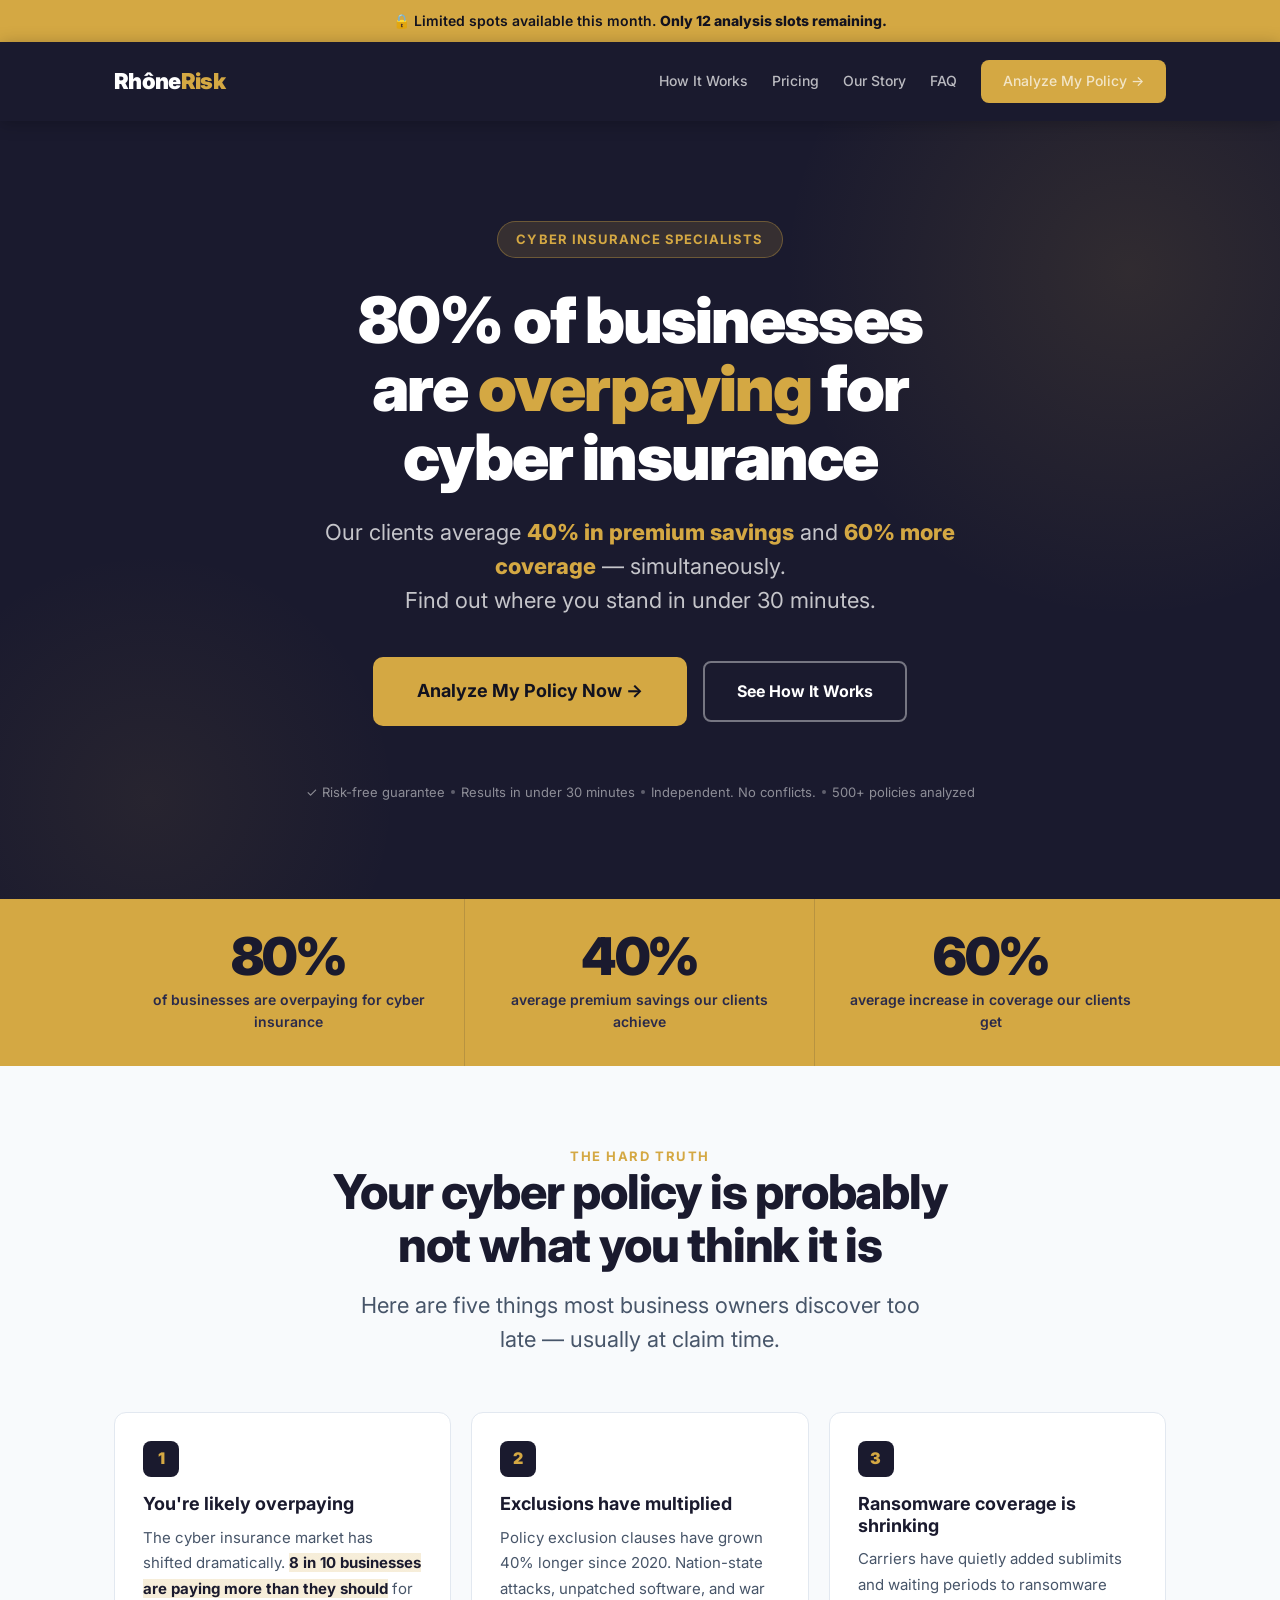
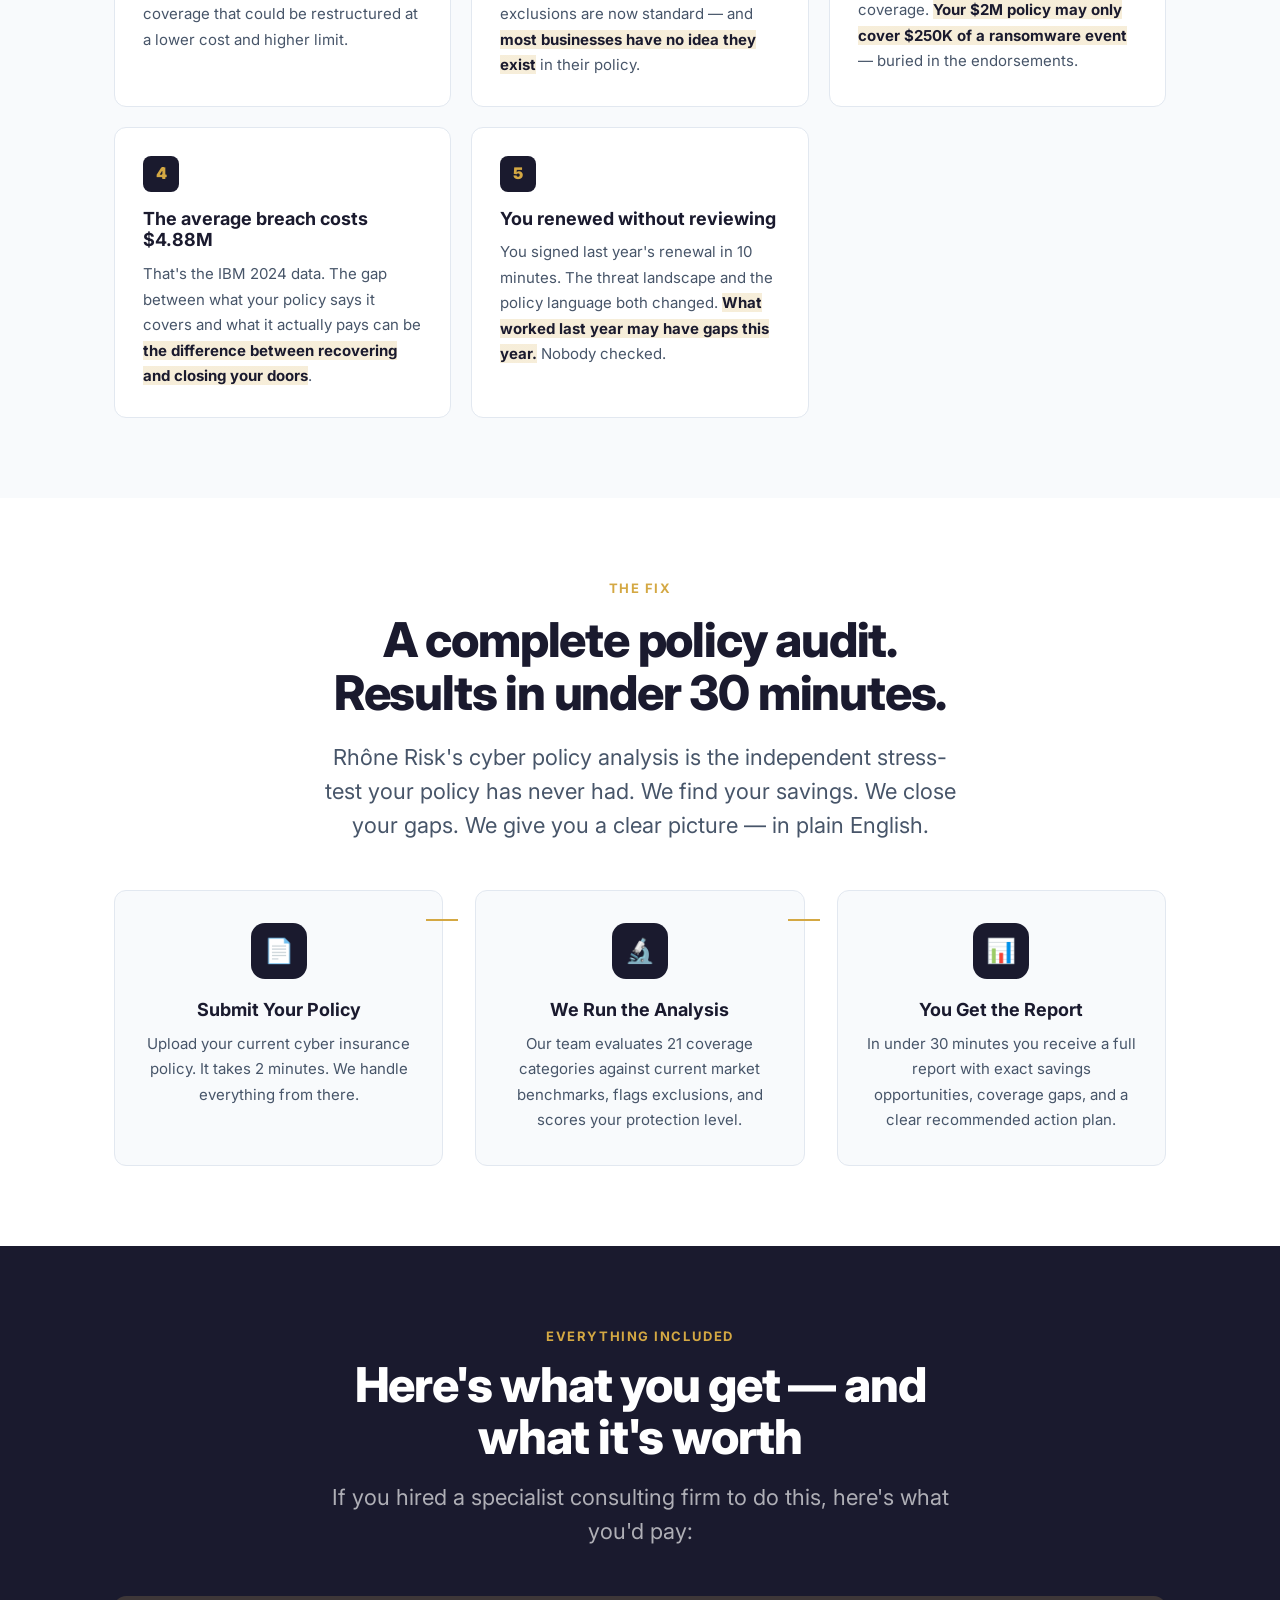
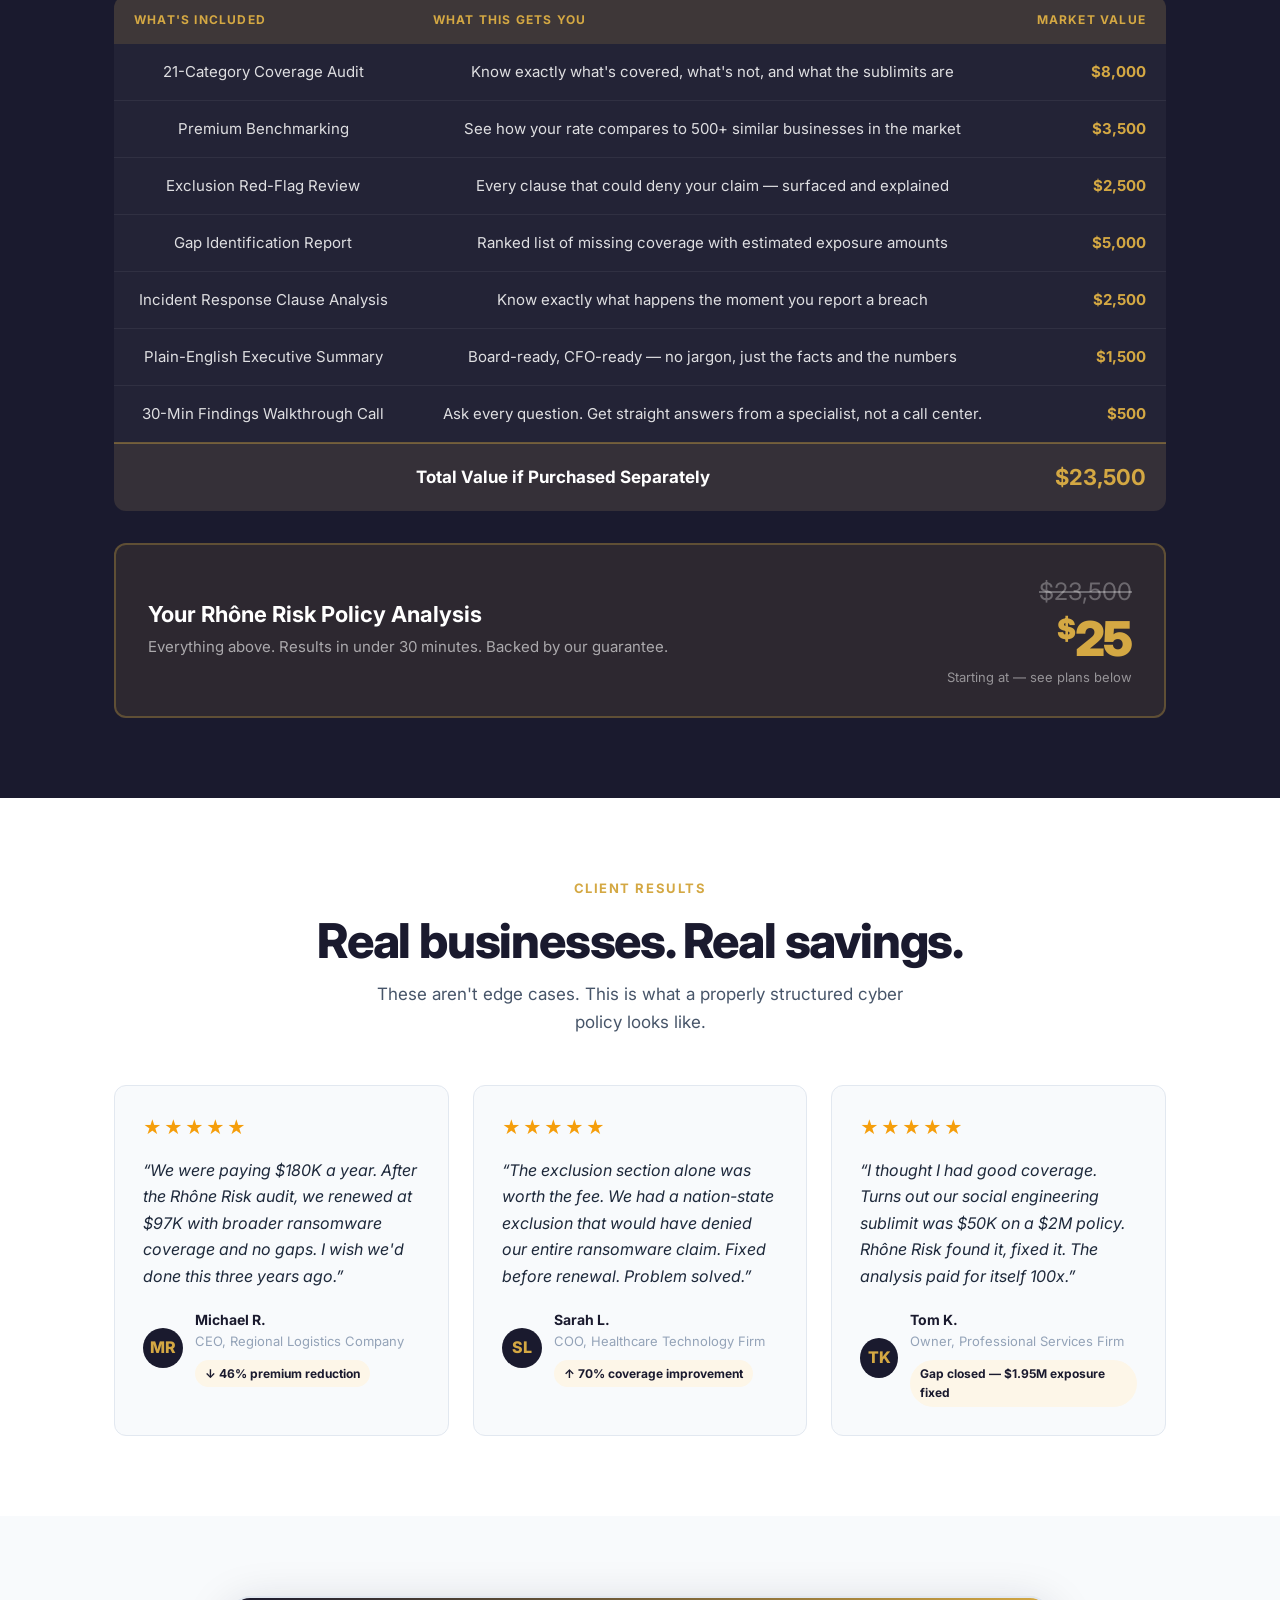
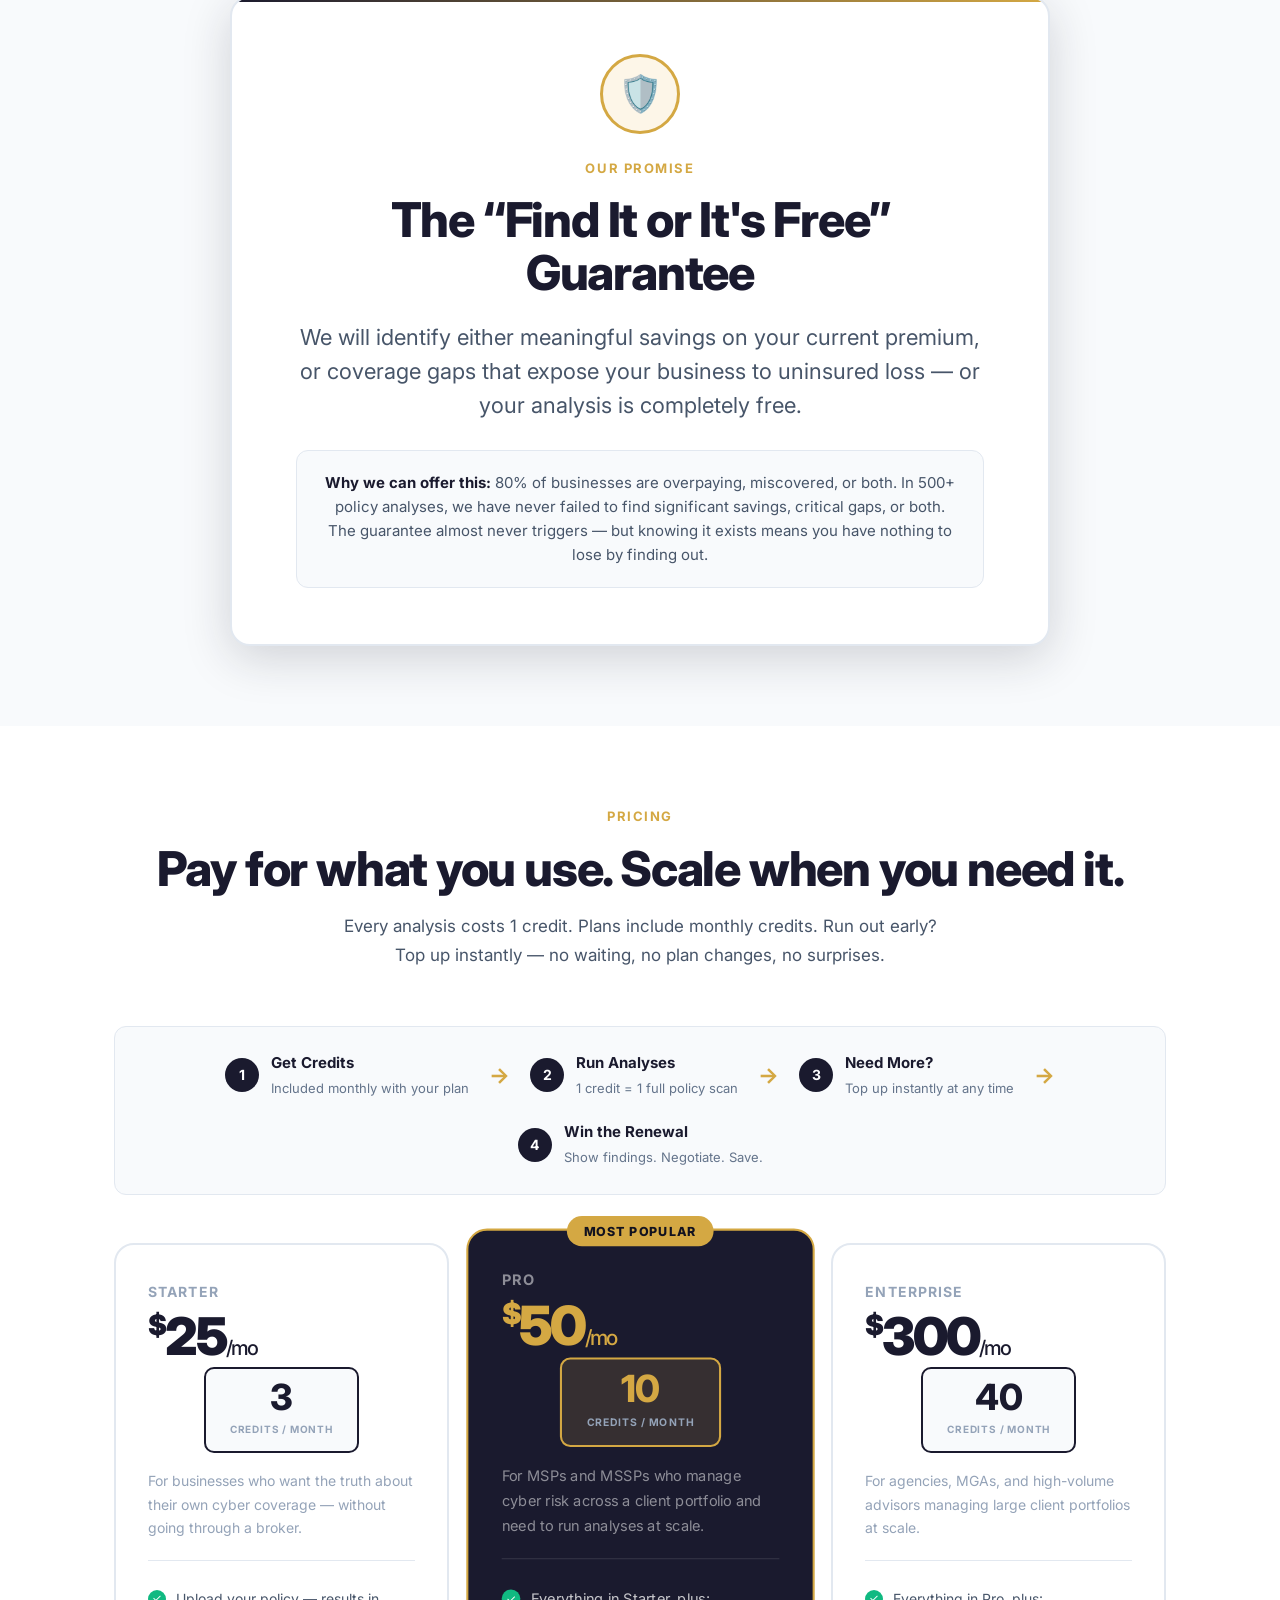
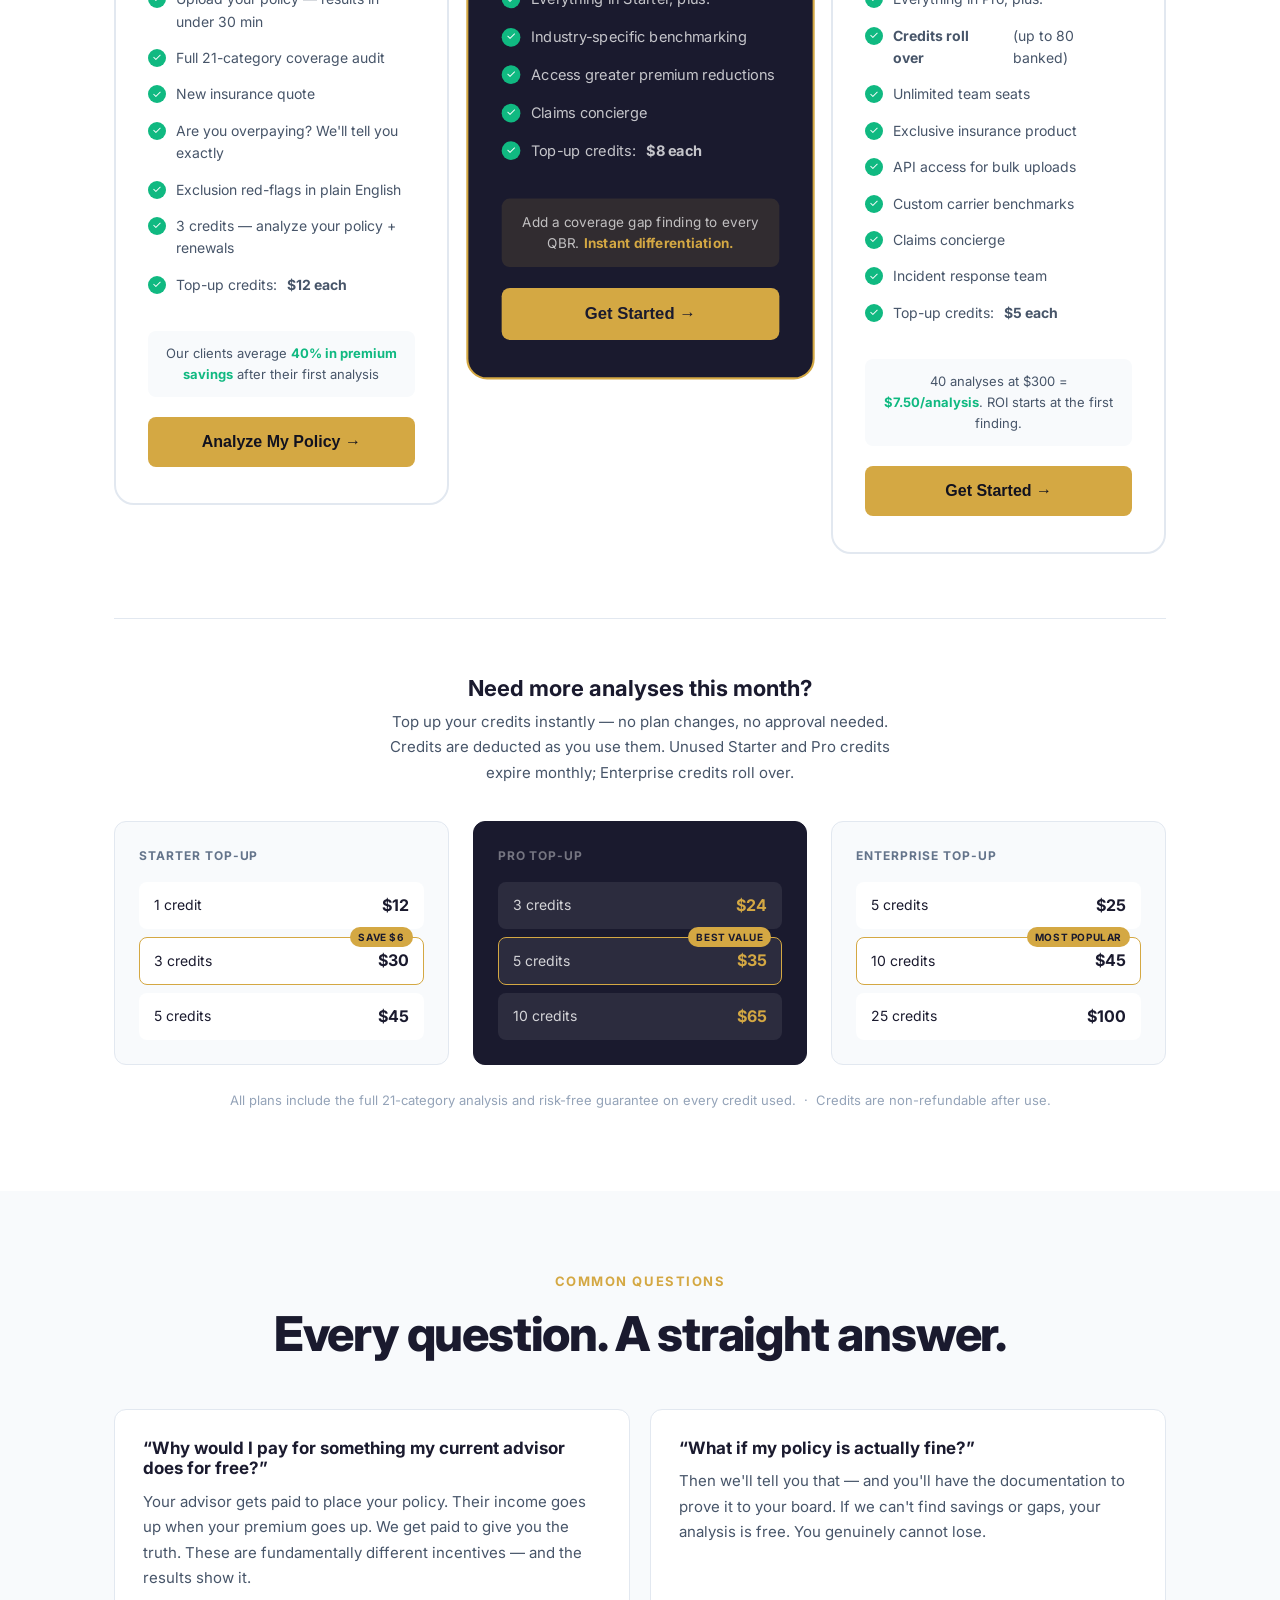
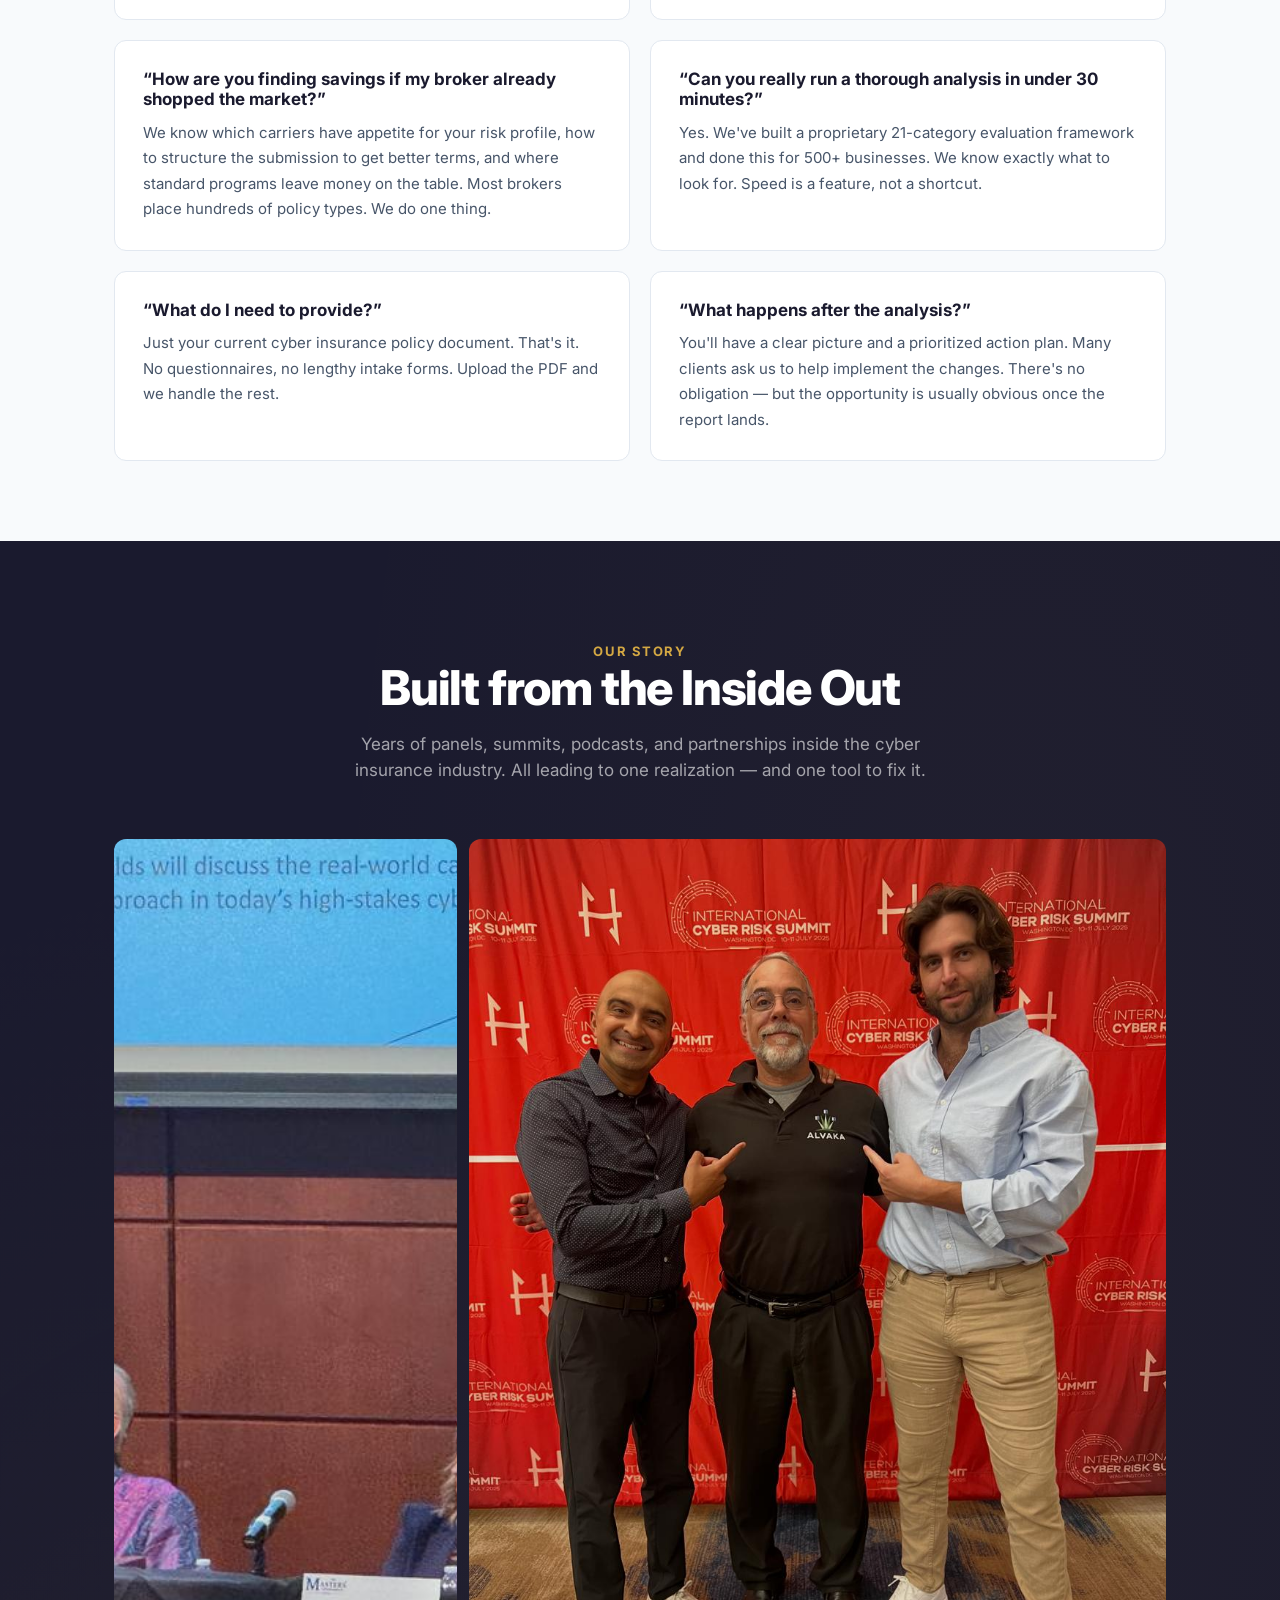
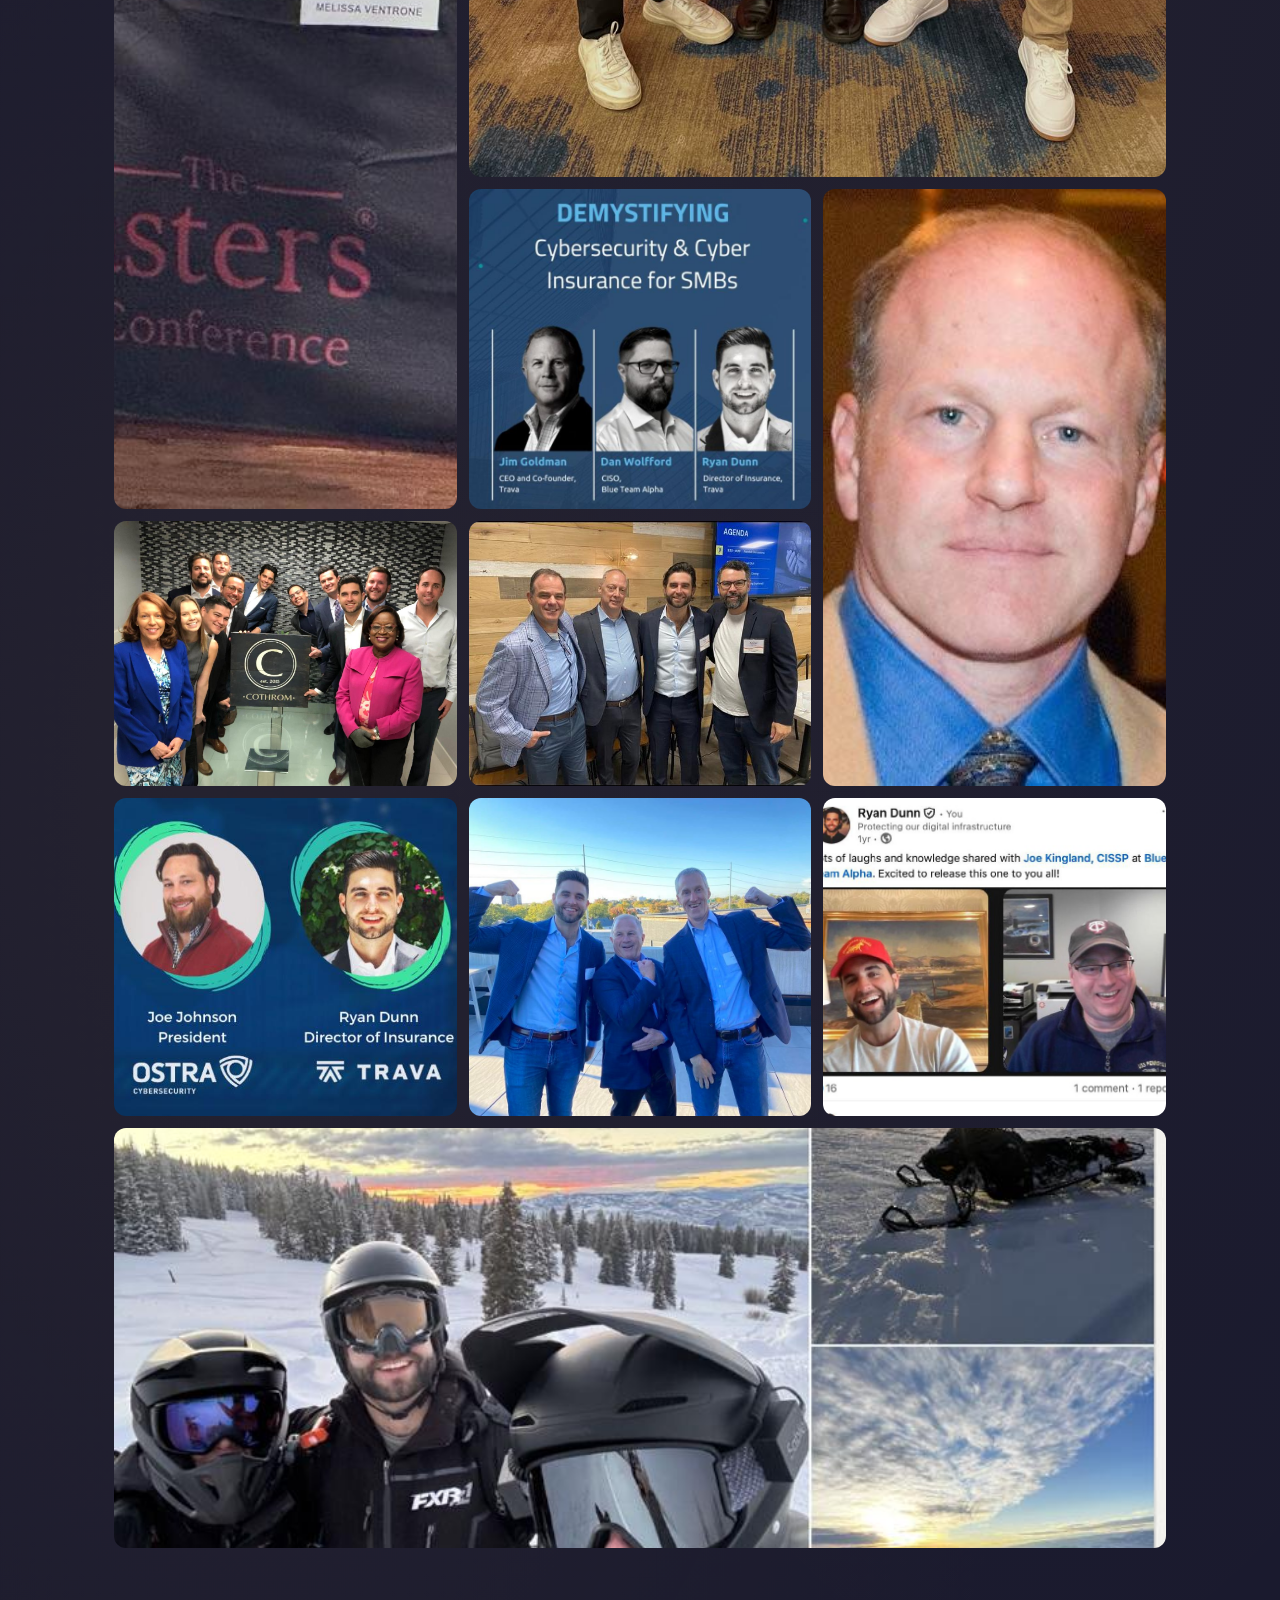
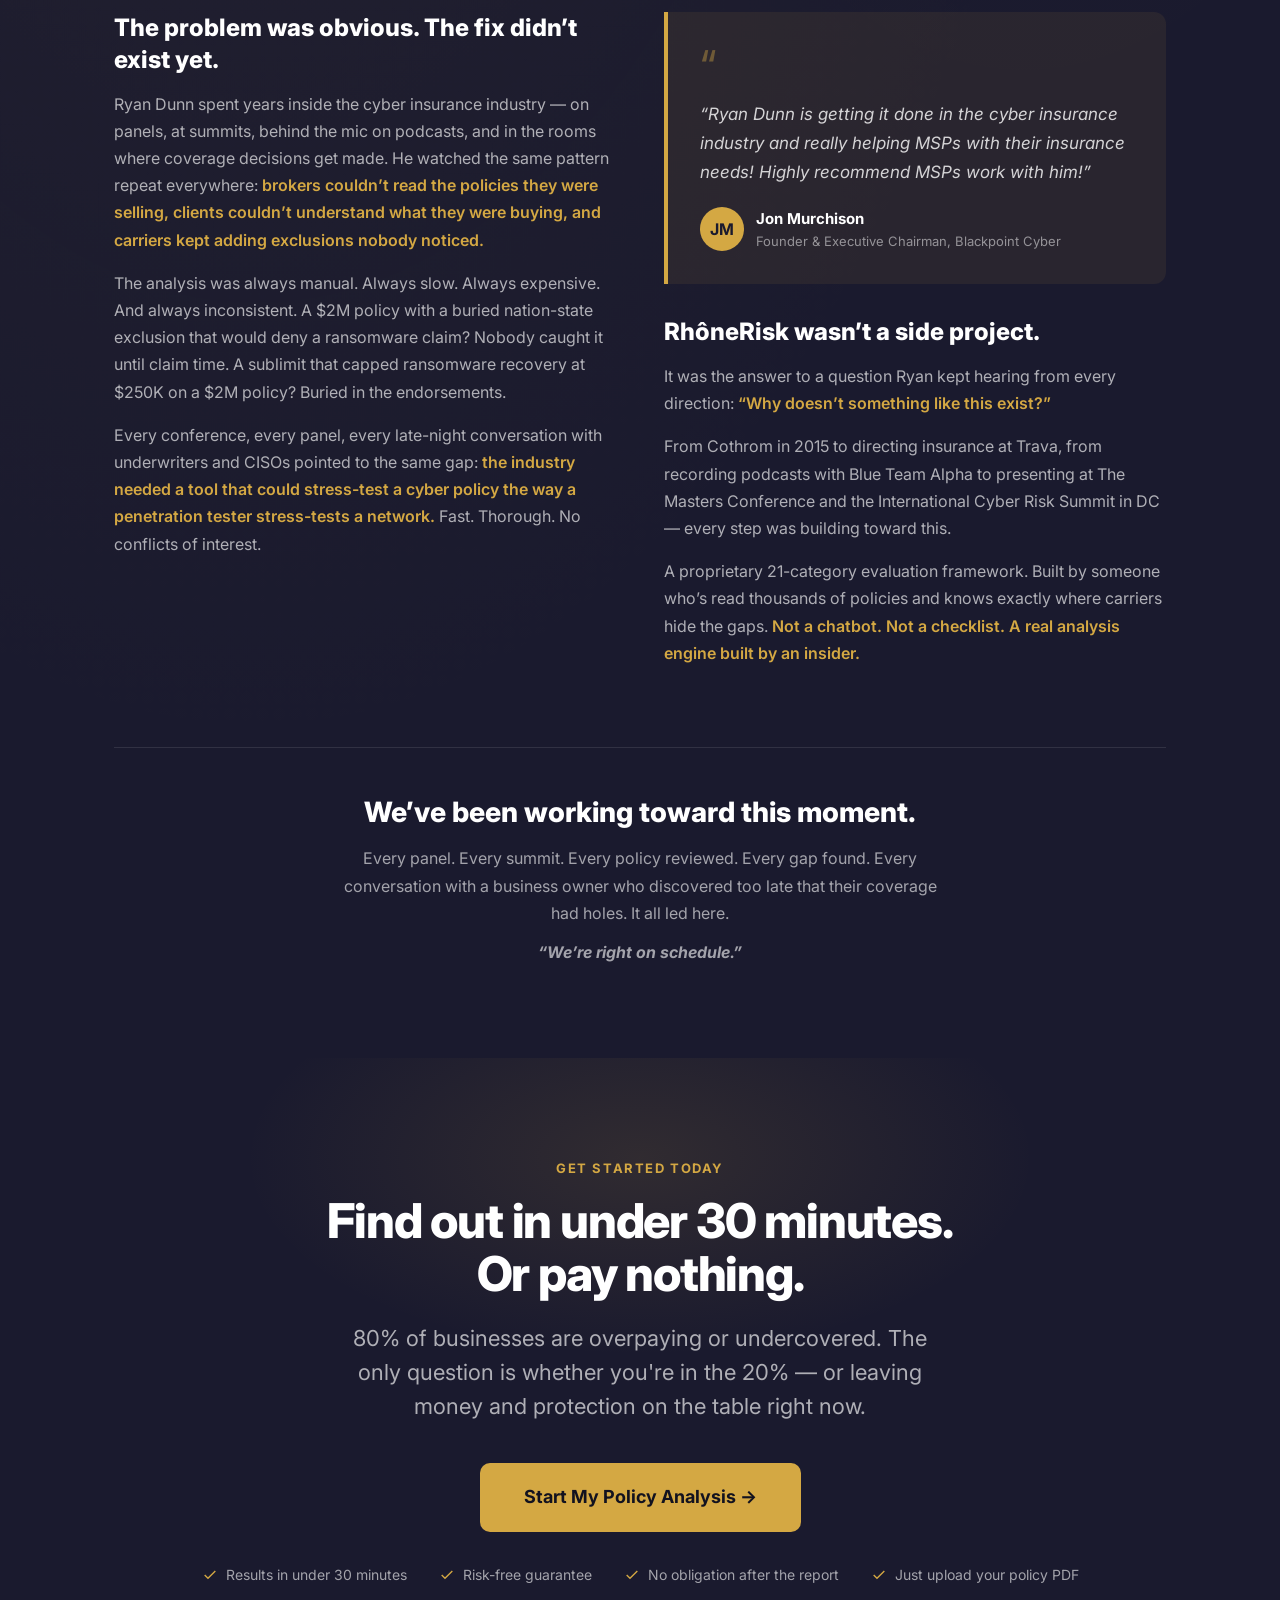
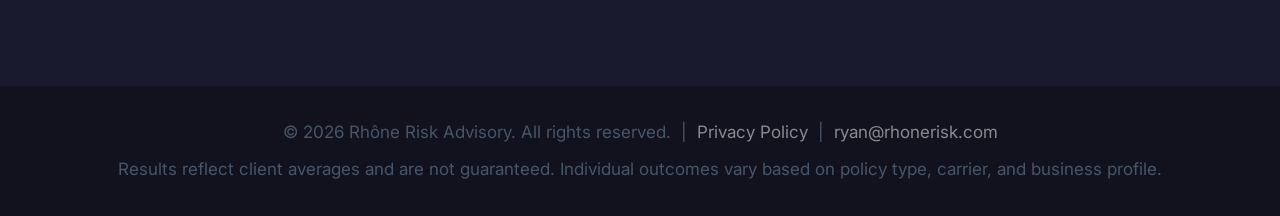
==== commit 15e0a545: "Add 'Our Story' founder credibility section with 10 photos to landing page - Editorial-style photo m" ====
--- a/static/landing.html
+++ b/static/landing.html
@@ -420,6 +420,117 @@
     .faq-item h3 { font-size: 17px; color: var(--navy); margin-bottom: 10px; font-weight: 700; }
     .faq-item p { font-size: 15px; color: var(--gray-600); }
 
+    /* === OUR STORY === */
+    .our-story {
+      background: var(--navy); color: var(--white);
+      padding: 100px 0 80px; position: relative; overflow: hidden;
+    }
+    .our-story::before {
+      content: ''; position: absolute; top: 0; left: 0; right: 0; bottom: 0;
+      background: radial-gradient(ellipse at 20% 50%, rgba(212,168,67,0.06) 0%, transparent 60%),
+                  radial-gradient(ellipse at 80% 20%, rgba(212,168,67,0.04) 0%, transparent 50%);
+      pointer-events: none;
+    }
+    .our-story-inner { position: relative; z-index: 1; }
+    .our-story-header { text-align: center; margin-bottom: 56px; }
+    .our-story-header h2 { color: var(--white); font-size: clamp(32px, 5vw, 48px); margin-bottom: 16px; }
+    .our-story-header .lead { color: rgba(255,255,255,0.6); max-width: 640px; margin: 0 auto; font-size: 17px; }
+
+    /* Photo Mosaic */
+    .story-mosaic {
+      display: grid;
+      grid-template-columns: repeat(3, 1fr);
+      grid-auto-rows: minmax(200px, auto);
+      gap: 12px;
+      margin-bottom: 64px;
+    }
+    .story-photo {
+      position: relative; overflow: hidden; border-radius: var(--radius);
+      background: var(--navy-light);
+    }
+    .story-photo img {
+      width: 100%; height: 100%; object-fit: cover;
+      transition: transform 0.4s ease;
+    }
+    .story-photo:hover img { transform: scale(1.05); }
+    .photo-caption {
+      position: absolute; bottom: 0; left: 0; right: 0;
+      padding: 32px 16px 12px;
+      background: linear-gradient(to top, rgba(0,0,0,0.75) 0%, transparent 100%);
+      font-size: 12px; color: rgba(255,255,255,0.85);
+      opacity: 0; transition: opacity 0.3s ease;
+    }
+    .story-photo:hover .photo-caption { opacity: 1; }
+
+    /* Mosaic layout — featured sizes */
+    .sp-1 { grid-column: 1 / 2; grid-row: 1 / 3; }
+    .sp-2 { grid-column: 2 / 4; grid-row: 1 / 2; }
+    .sp-3 { grid-column: 2 / 3; grid-row: 2 / 3; }
+    .sp-4 { grid-column: 1 / 2; grid-row: 3 / 4; }
+    .sp-5 { grid-column: 2 / 3; grid-row: 3 / 4; }
+    .sp-6 { grid-column: 3 / 4; grid-row: 2 / 4; }
+    .sp-7 { grid-column: 3 / 4; grid-row: 4 / 5; }
+    .sp-8 { grid-column: 1 / 2; grid-row: 4 / 5; }
+    .sp-9 { grid-column: 2 / 3; grid-row: 4 / 5; }
+    .sp-10 { grid-column: 1 / 4; grid-row: 5 / 6; max-height: 420px; }
+
+    /* Narrative + Pull Quote */
+    .story-narrative {
+      display: grid; grid-template-columns: 1fr 1fr; gap: 48px;
+      margin-bottom: 64px;
+    }
+    .story-text h3 {
+      font-size: 24px; font-weight: 800; color: var(--white);
+      margin-bottom: 16px; line-height: 1.3;
+    }
+    .story-text p {
+      font-size: 16px; line-height: 1.7; color: rgba(255,255,255,0.65);
+      margin-bottom: 16px;
+    }
+    .story-text strong { color: var(--cyan); font-weight: 600; }
+    .story-pullquote {
+      background: rgba(212,168,67,0.08);
+      border-left: 4px solid var(--cyan);
+      border-radius: 0 var(--radius) var(--radius) 0;
+      padding: 32px; margin-bottom: 0;
+    }
+    .story-pullquote::before {
+      content: '\201C'; display: block;
+      font-size: 48px; line-height: 1; color: var(--cyan); opacity: 0.4;
+      margin-bottom: 8px;
+    }
+    .story-pullquote blockquote {
+      font-size: 17px; font-style: italic; line-height: 1.7;
+      color: rgba(255,255,255,0.8); margin-bottom: 20px;
+    }
+    .story-pullquote-author {
+      display: flex; align-items: center; gap: 12px;
+    }
+    .story-pullquote-avatar {
+      width: 44px; height: 44px; border-radius: 50%;
+      background: var(--cyan); color: var(--navy);
+      display: flex; align-items: center; justify-content: center;
+      font-weight: 700; font-size: 16px;
+    }
+    .story-pullquote-name { font-weight: 700; color: var(--white); font-size: 15px; }
+    .story-pullquote-title { font-size: 13px; color: rgba(255,255,255,0.5); }
+
+    /* Closing */
+    .story-closing {
+      text-align: center; padding-top: 48px;
+      border-top: 1px solid rgba(255,255,255,0.1);
+    }
+    .story-closing h3 {
+      font-size: 28px; font-weight: 800; color: var(--white); margin-bottom: 16px;
+    }
+    .story-closing p {
+      font-size: 16px; color: rgba(255,255,255,0.6); max-width: 600px; margin: 0 auto 12px;
+    }
+    .story-tagline {
+      font-size: 22px; font-weight: 700; font-style: italic;
+      color: var(--cyan); margin-top: 24px;
+    }
+
     /* === FINAL CTA === */
     .final-cta {
       background: var(--navy); color: var(--white); text-align: center;
@@ -477,6 +588,12 @@
       .stat-item:last-child { border-bottom: none; }
       .guarantee-card { padding: 40px 28px; }
       .nav-links-lp { display: none; }
+      .story-mosaic { grid-template-columns: 1fr 1fr; }
+      .sp-1 { grid-column: 1 / 3; grid-row: auto; }
+      .sp-2 { grid-column: 1 / 3; grid-row: auto; }
+      .sp-3, .sp-4, .sp-5, .sp-6, .sp-7, .sp-8, .sp-9 { grid-column: auto; grid-row: auto; }
+      .sp-10 { grid-column: 1 / 3; grid-row: auto; }
+      .story-narrative { grid-template-columns: 1fr; gap: 32px; }
       .hero { padding: 72px 0 64px; }
       .hero h1 { font-size: clamp(30px, 7vw, 48px); }
       .vs-price { flex-direction: column; text-align: center; }
@@ -506,6 +623,7 @@
     <div class="nav-links-lp">
       <a href="#how-it-works">How It Works</a>
       <a href="#pricing">Pricing</a>
+      <a href="#our-story">Our Story</a>
       <a href="#faq-section">FAQ</a>
       <a href="/app#login" class="btn btn--primary nav-cta">Analyze My Policy &rarr;</a>
     </div>
@@ -1005,6 +1123,96 @@
   </div>
 </section>
 
+<!-- OUR STORY -->
+<section class="our-story" id="our-story">
+  <div class="container our-story-inner">
+    <div class="our-story-header">
+      <div class="eyebrow">Our Story</div>
+      <h2>Built from the Inside Out</h2>
+      <p class="lead">Years of panels, summits, podcasts, and partnerships inside the cyber insurance industry. All leading to one realization &mdash; and one tool to fix it.</p>
+    </div>
+
+    <!-- Photo Mosaic -->
+    <div class="story-mosaic">
+      <div class="story-photo sp-1">
+        <img src="/static/images/masters-conference-panel.jpg" alt="Ryan Dunn on panel at The Masters Conference" loading="lazy" />
+        <div class="photo-caption">The Masters Conference &mdash; panelists from legal, insurance, DFIR, and recovery discuss real-world cyber cases</div>
+      </div>
+      <div class="story-photo sp-2">
+        <img src="/static/images/cyber-risk-summit-dc.jpg" alt="Ryan at International Cyber Risk Summit, Washington DC" loading="lazy" />
+        <div class="photo-caption">International Cyber Risk Summit &mdash; Washington, DC (July 2025)</div>
+      </div>
+      <div class="story-photo sp-3">
+        <img src="/static/images/webinar-demystifying-cyber.jpg" alt="Demystifying Cybersecurity and Cyber Insurance webinar panel" loading="lazy" />
+        <div class="photo-caption">Demystifying Cybersecurity &amp; Cyber Insurance for SMBs &mdash; thought leadership panel</div>
+      </div>
+      <div class="story-photo sp-4">
+        <img src="/static/images/cothrom-team-2015.jpg" alt="Ryan with the Cothrom team, est. 2015" loading="lazy" />
+        <div class="photo-caption">Cothrom (est. 2015) &mdash; where it all started. Early career roots in insurance.</div>
+      </div>
+      <div class="story-photo sp-5">
+        <img src="/static/images/industry-networking-event.jpg" alt="Ryan networking at a cyber insurance industry event" loading="lazy" />
+        <div class="photo-caption">Industry networking &mdash; building relationships with the people who shape cyber coverage</div>
+      </div>
+      <div class="story-photo sp-6">
+        <img src="/static/images/industry-partner-headshot.jpg" alt="Industry partner" loading="lazy" />
+        <div class="photo-caption">Industry partnerships that drive better outcomes</div>
+      </div>
+      <div class="story-photo sp-7">
+        <img src="/static/images/podcast-blue-team-alpha.jpg" alt="Ryan recording a podcast with Joe Kingland at Blue Team Alpha" loading="lazy" />
+        <div class="photo-caption">Recording with Joe Kingland, CISSP at Blue Team Alpha &mdash; knowledge shared, laughs had</div>
+      </div>
+      <div class="story-photo sp-8">
+        <img src="/static/images/ostra-trava-partnership.jpg" alt="Ryan Dunn, Director of Insurance at Trava, with Joe Johnson, President of Ostra Cybersecurity" loading="lazy" />
+        <div class="photo-caption">Cross-industry partnership &mdash; Trava &times; Ostra Cybersecurity</div>
+      </div>
+      <div class="story-photo sp-9">
+        <img src="/static/images/rooftop-industry-event.jpg" alt="Ryan at a rooftop industry event" loading="lazy" />
+        <div class="photo-caption">Rooftop industry event &mdash; the energy behind the work</div>
+      </div>
+      <div class="story-photo sp-10">
+        <img src="/static/images/murchison-linkedin-endorsement.jpg" alt="Jon Murchison, Founder of Blackpoint Cyber, endorsing Ryan Dunn on LinkedIn" loading="lazy" />
+        <div class="photo-caption">Jon Murchison, Founder of Blackpoint Cyber &mdash; &ldquo;Ryan Dunn is getting it done in the cyber insurance industry&rdquo;</div>
+      </div>
+    </div>
+
+    <!-- Narrative + Pull Quote -->
+    <div class="story-narrative">
+      <div class="story-text">
+        <h3>The problem was obvious. The fix didn&rsquo;t exist yet.</h3>
+        <p>Ryan Dunn spent years inside the cyber insurance industry &mdash; on panels, at summits, behind the mic on podcasts, and in the rooms where coverage decisions get made. He watched the same pattern repeat everywhere: <strong>brokers couldn&rsquo;t read the policies they were selling, clients couldn&rsquo;t understand what they were buying, and carriers kept adding exclusions nobody noticed.</strong></p>
+        <p>The analysis was always manual. Always slow. Always expensive. And always inconsistent. A $2M policy with a buried nation-state exclusion that would deny a ransomware claim? Nobody caught it until claim time. A sublimit that capped ransomware recovery at $250K on a $2M policy? Buried in the endorsements.</p>
+        <p>Every conference, every panel, every late-night conversation with underwriters and CISOs pointed to the same gap: <strong>the industry needed a tool that could stress-test a cyber policy the way a penetration tester stress-tests a network.</strong> Fast. Thorough. No conflicts of interest.</p>
+      </div>
+      <div>
+        <div class="story-pullquote">
+          <blockquote>&ldquo;Ryan Dunn is getting it done in the cyber insurance industry and really helping MSPs with their insurance needs! Highly recommend MSPs work with him!&rdquo;</blockquote>
+          <div class="story-pullquote-author">
+            <div class="story-pullquote-avatar">JM</div>
+            <div>
+              <div class="story-pullquote-name">Jon Murchison</div>
+              <div class="story-pullquote-title">Founder &amp; Executive Chairman, Blackpoint Cyber</div>
+            </div>
+          </div>
+        </div>
+        <div class="story-text" style="margin-top: 32px;">
+          <h3>Rh&ocirc;neRisk wasn&rsquo;t a side project.</h3>
+          <p>It was the answer to a question Ryan kept hearing from every direction: <strong>&ldquo;Why doesn&rsquo;t something like this exist?&rdquo;</strong></p>
+          <p>From Cothrom in 2015 to directing insurance at Trava, from recording podcasts with Blue Team Alpha to presenting at The Masters Conference and the International Cyber Risk Summit in DC &mdash; every step was building toward this.</p>
+          <p>A proprietary 21-category evaluation framework. Built by someone who&rsquo;s read thousands of policies and knows exactly where carriers hide the gaps. <strong>Not a chatbot. Not a checklist. A real analysis engine built by an insider.</strong></p>
+        </div>
+      </div>
+    </div>
+
+    <!-- Closing -->
+    <div class="story-closing">
+      <h3>We&rsquo;ve been working toward this moment.</h3>
+      <p>Every panel. Every summit. Every policy reviewed. Every gap found. Every conversation with a business owner who discovered too late that their coverage had holes. It all led here.</p>
+      <p class="story-tagline">&ldquo;We&rsquo;re right on schedule.&rdquo;</p>
+    </div>
+  </div>
+</section>
+
 <!-- FINAL CTA -->
 <section class="final-cta">
   <div class="container final-cta-inner">
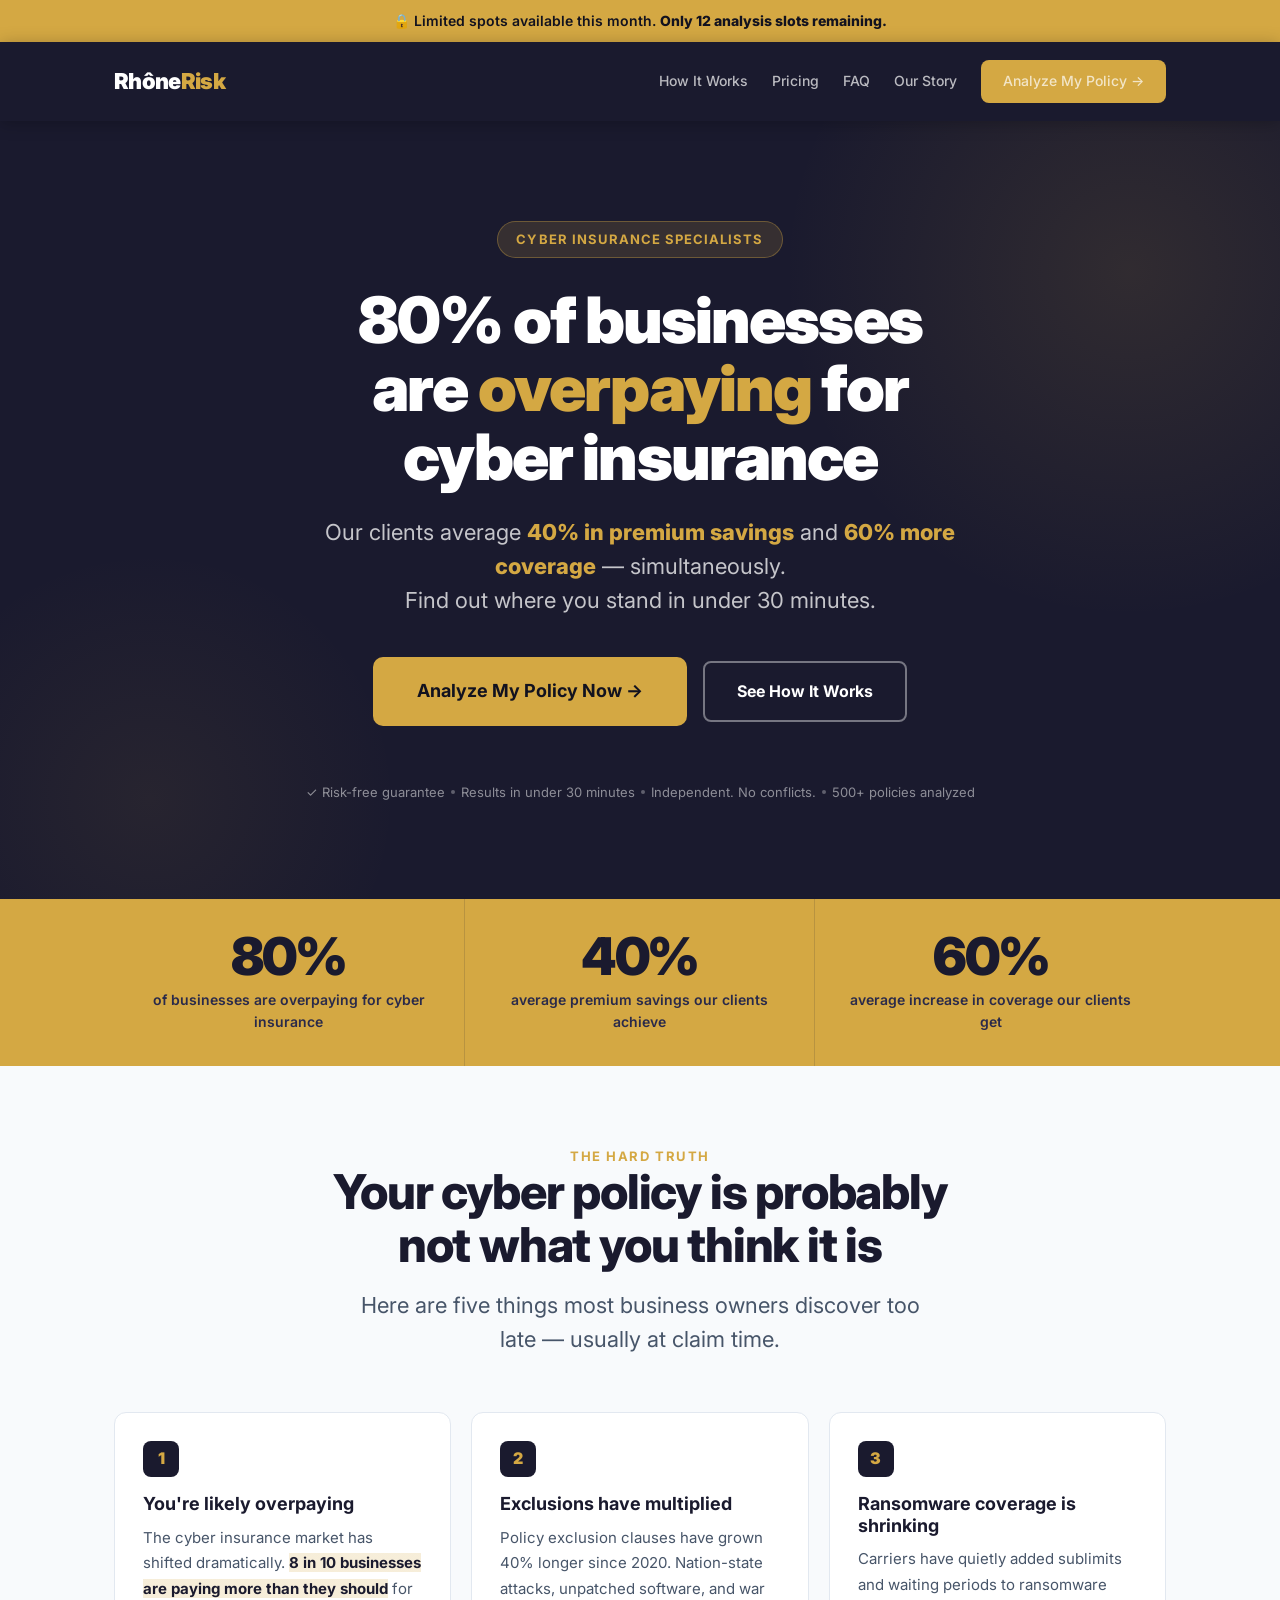
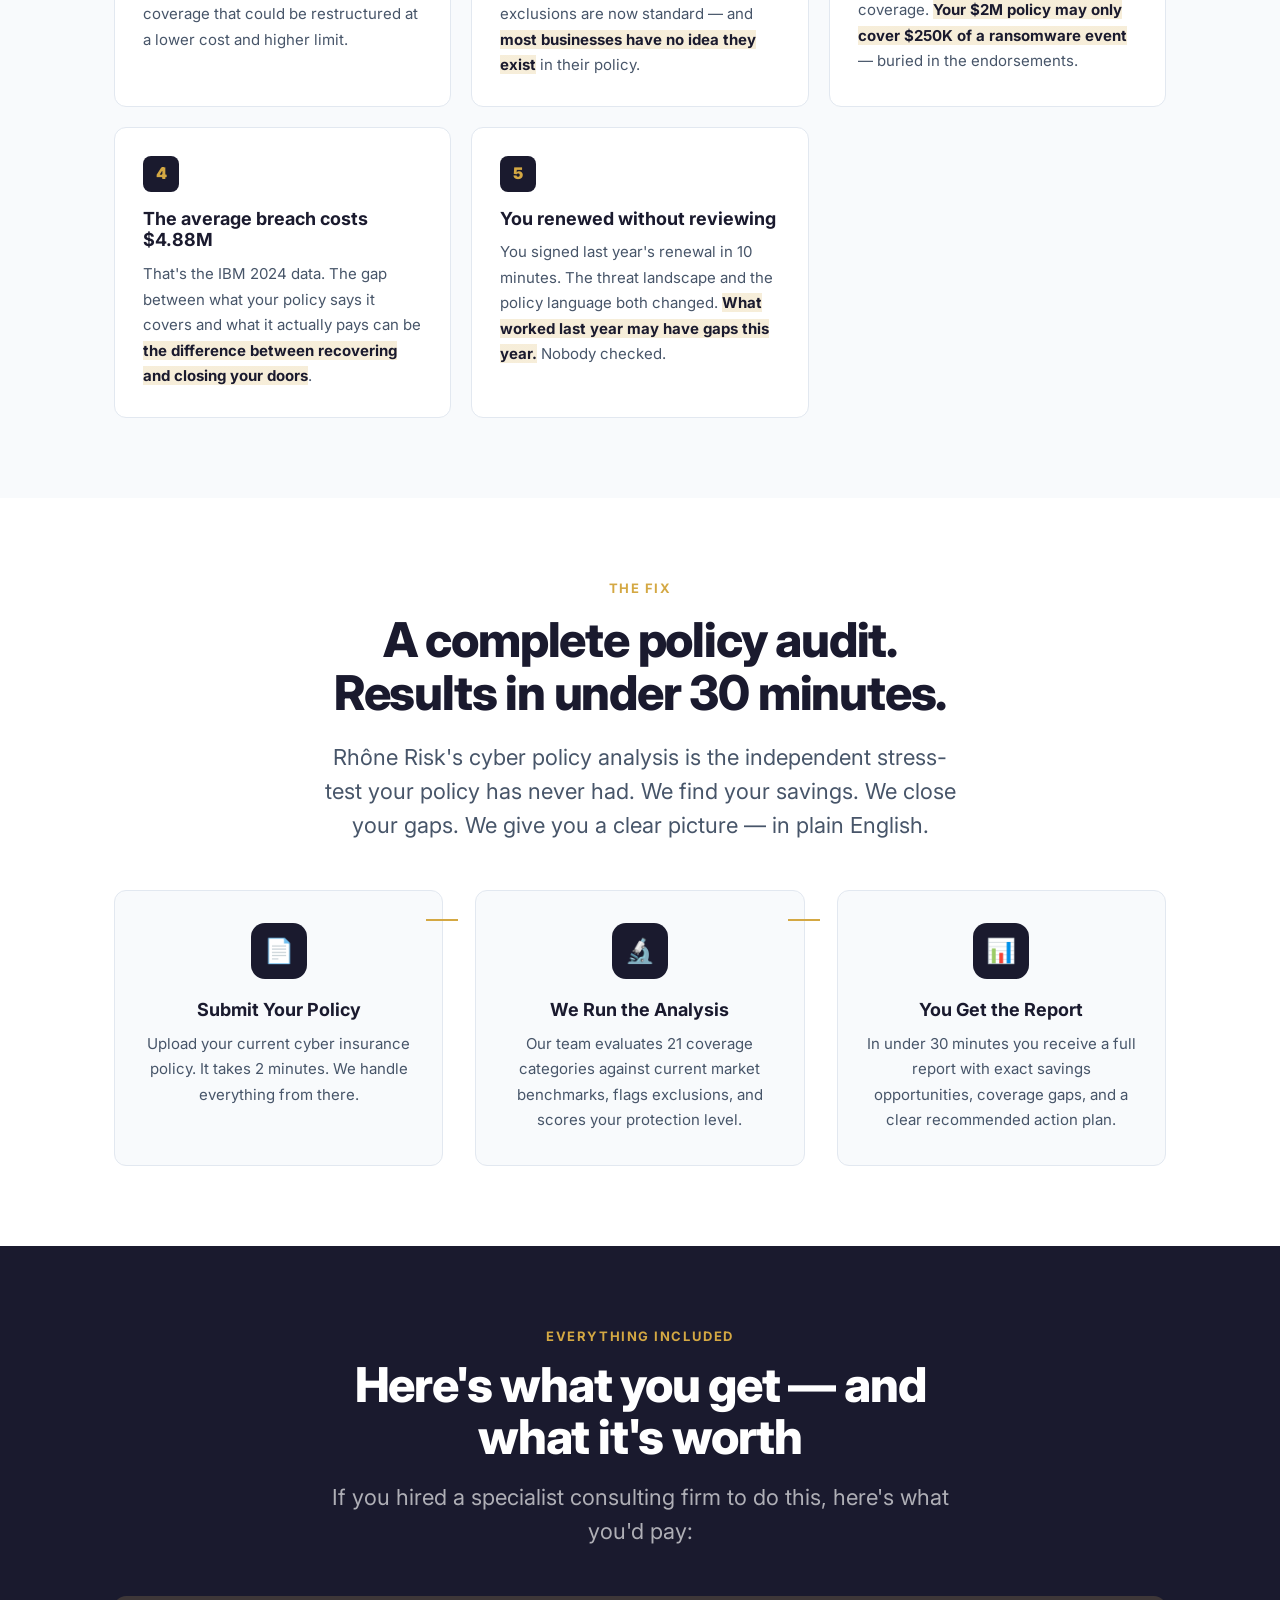
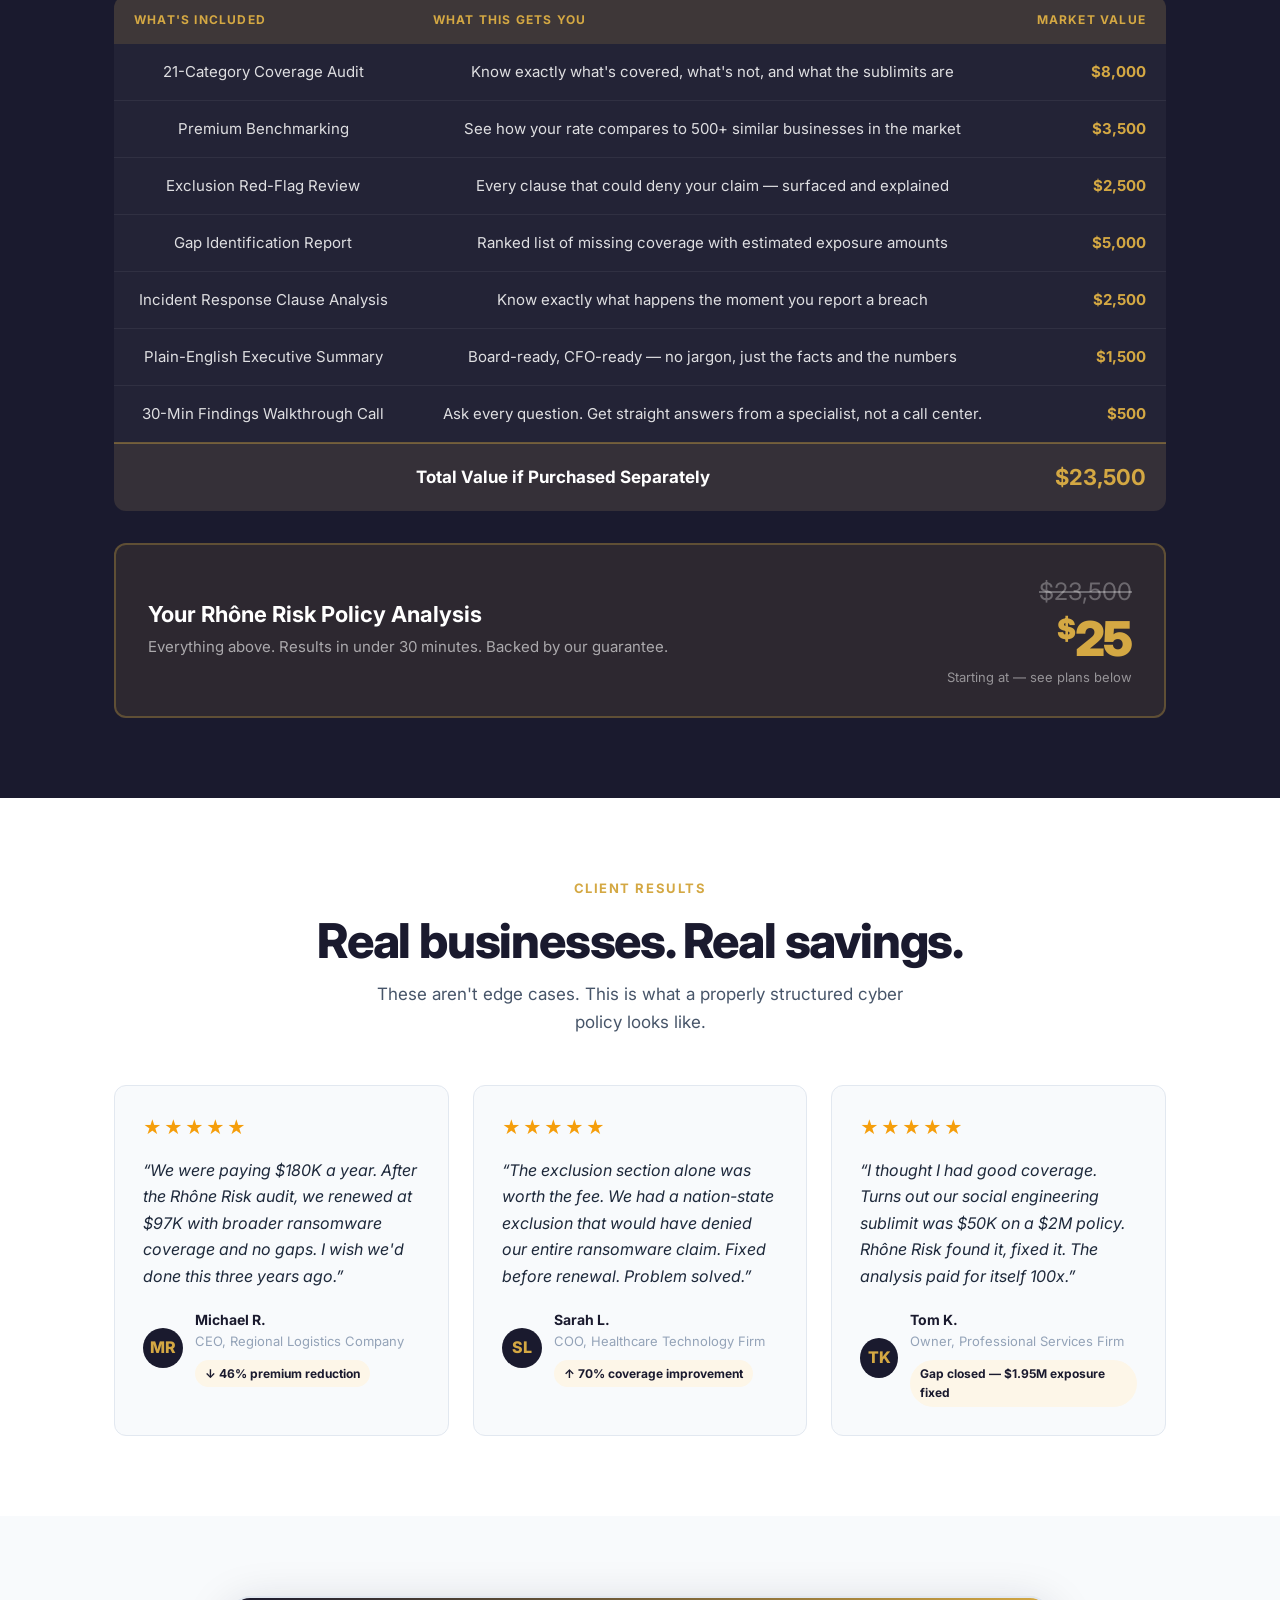
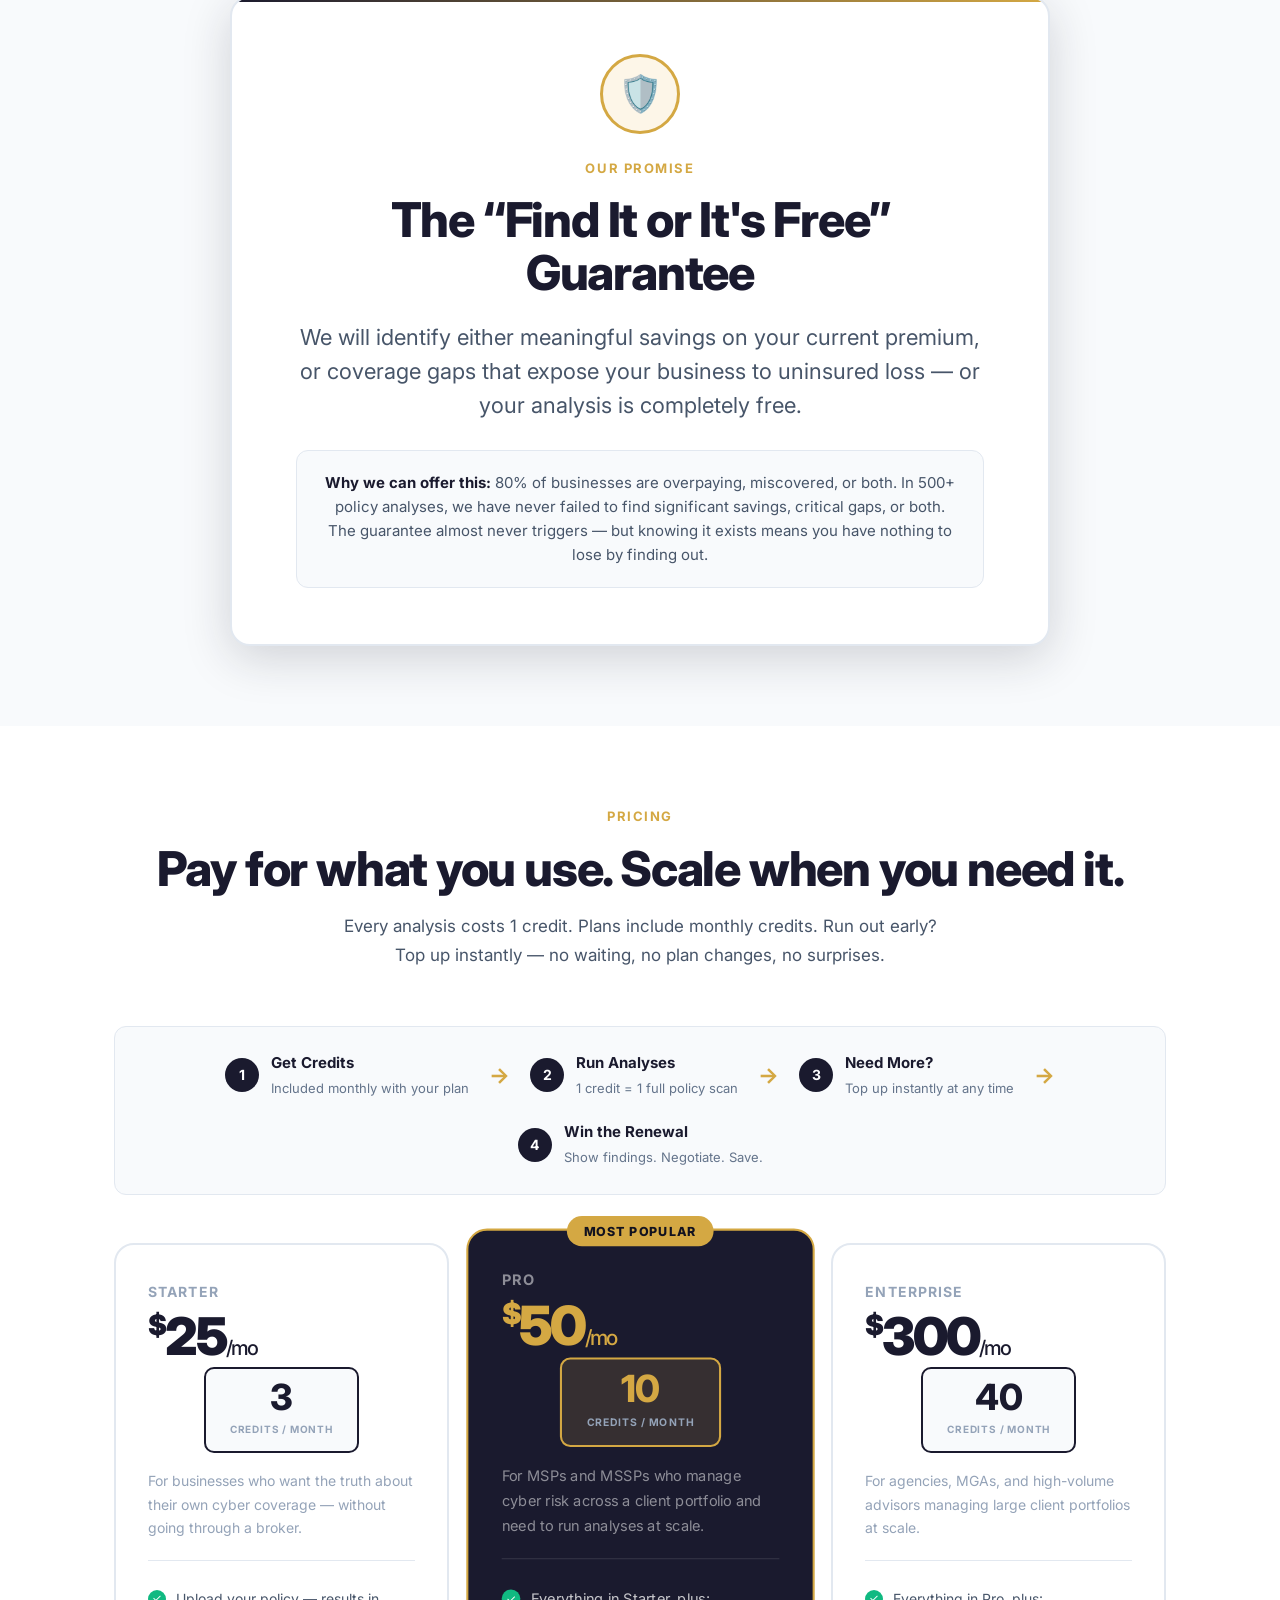
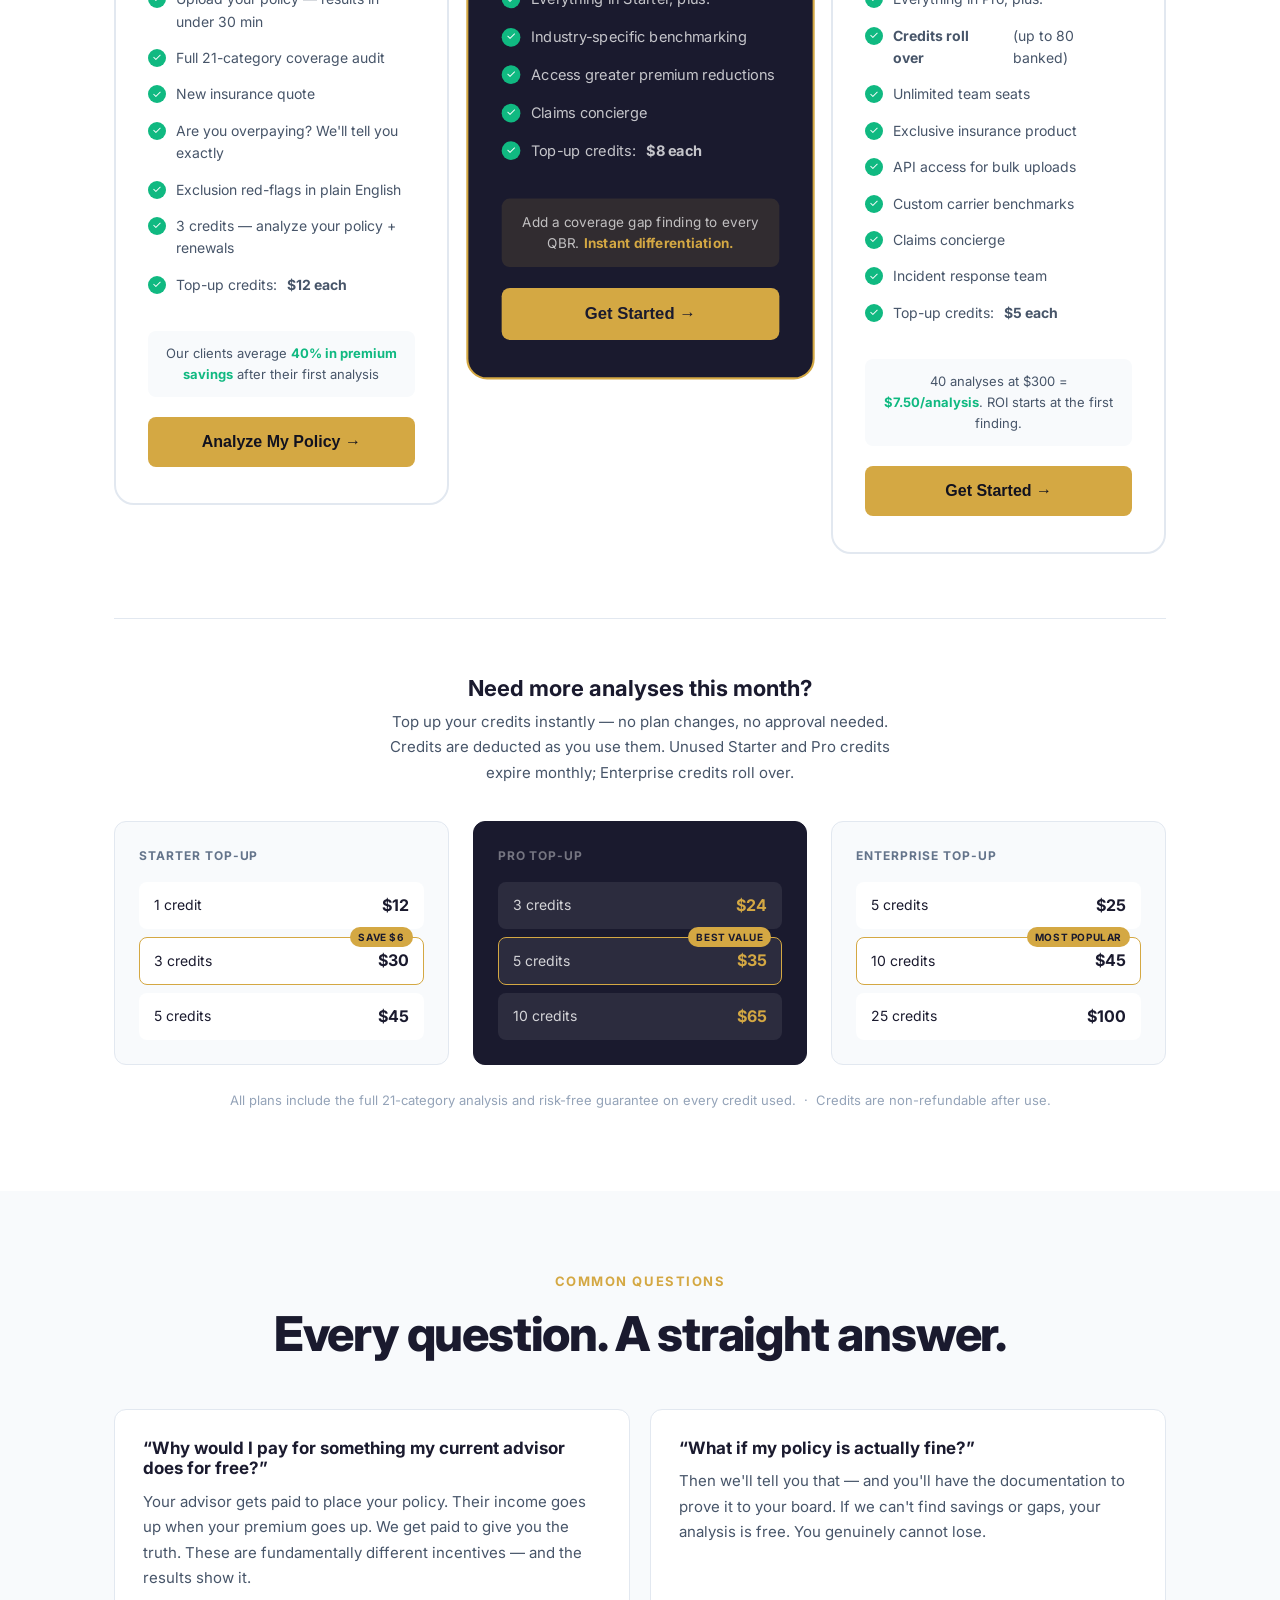
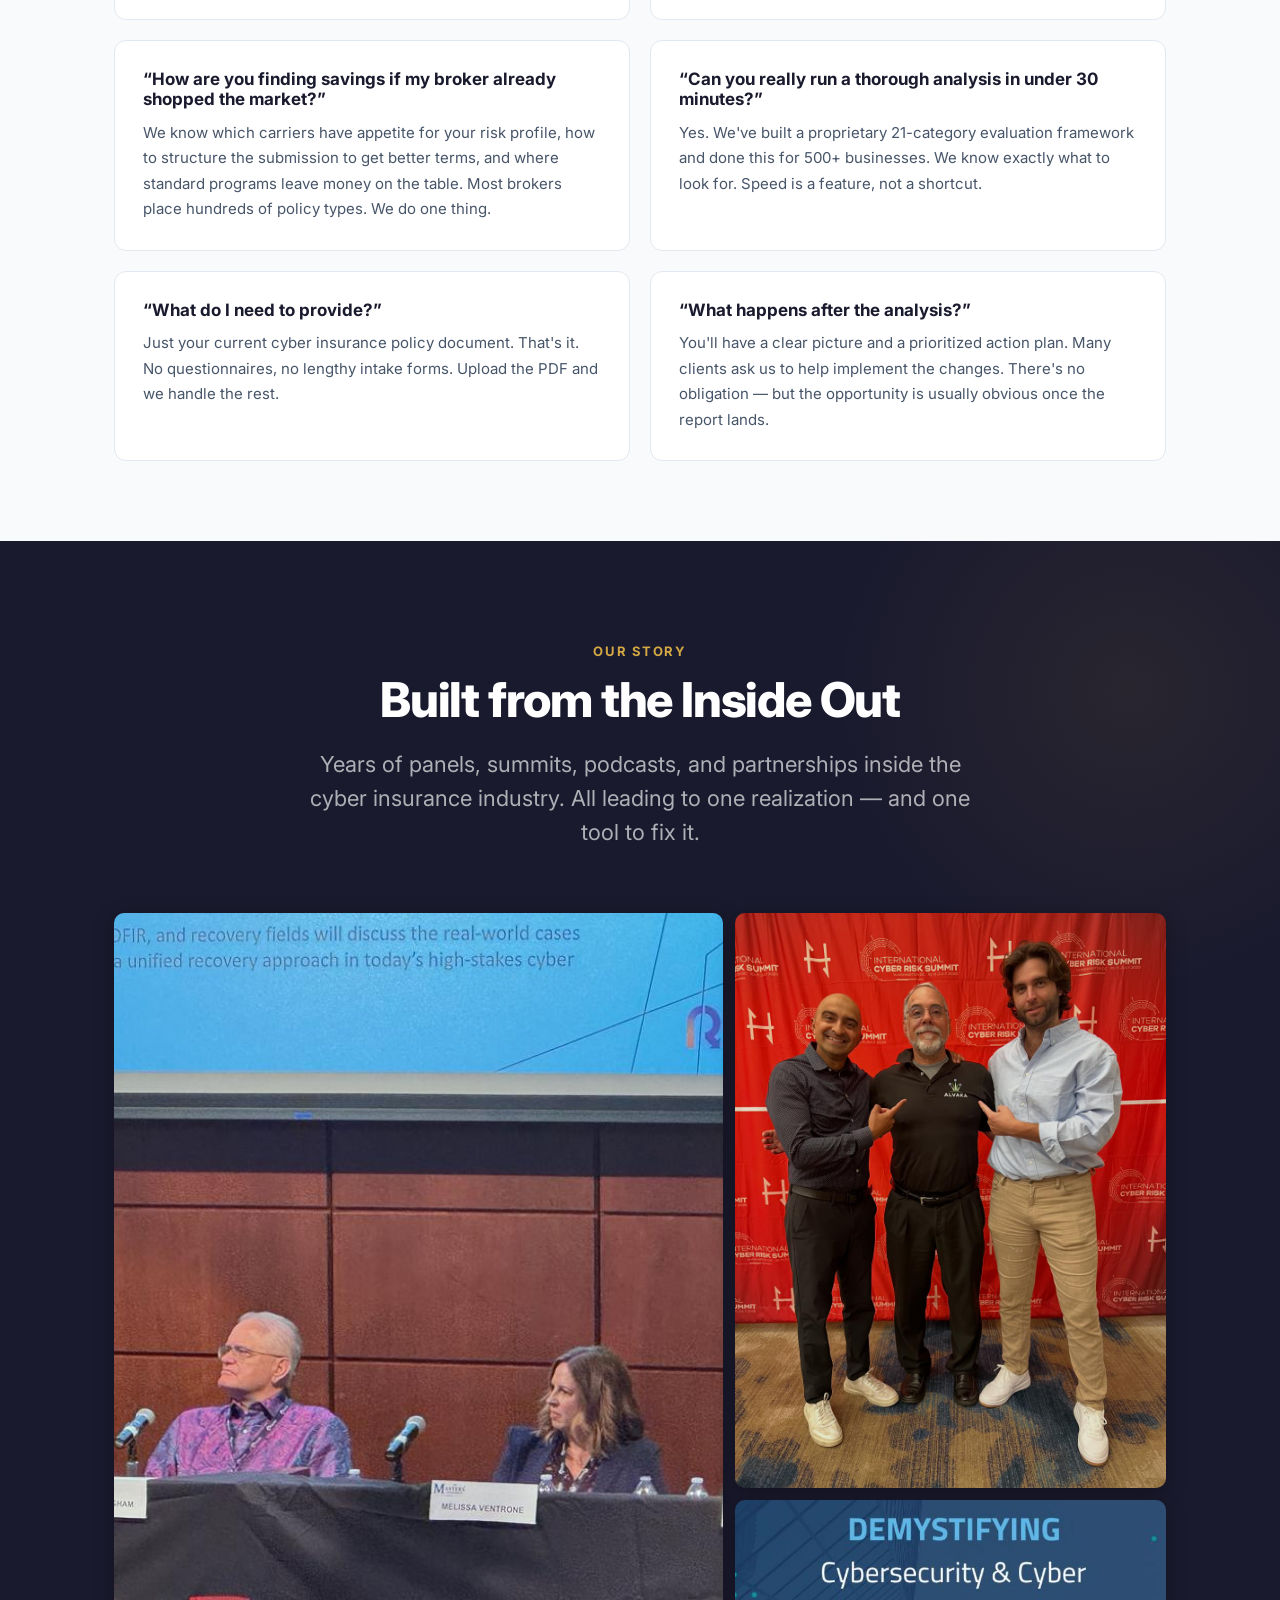
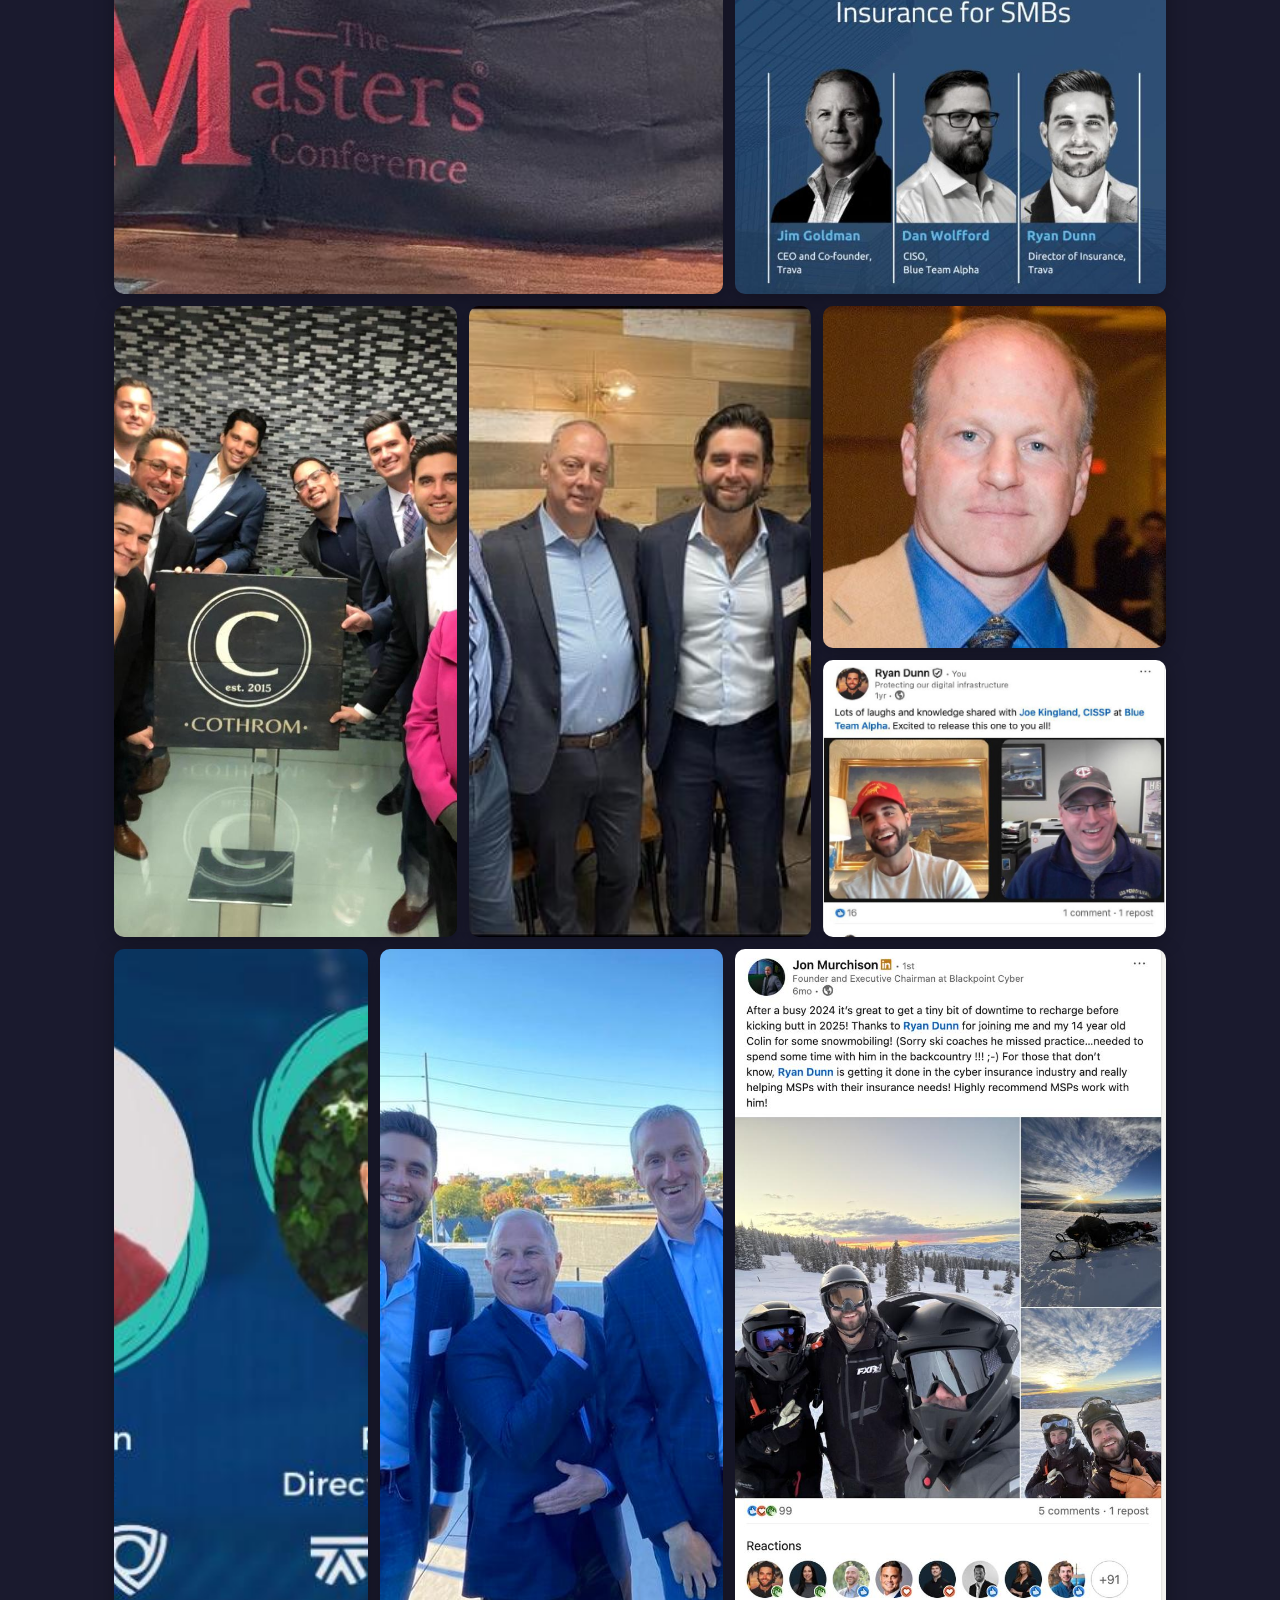
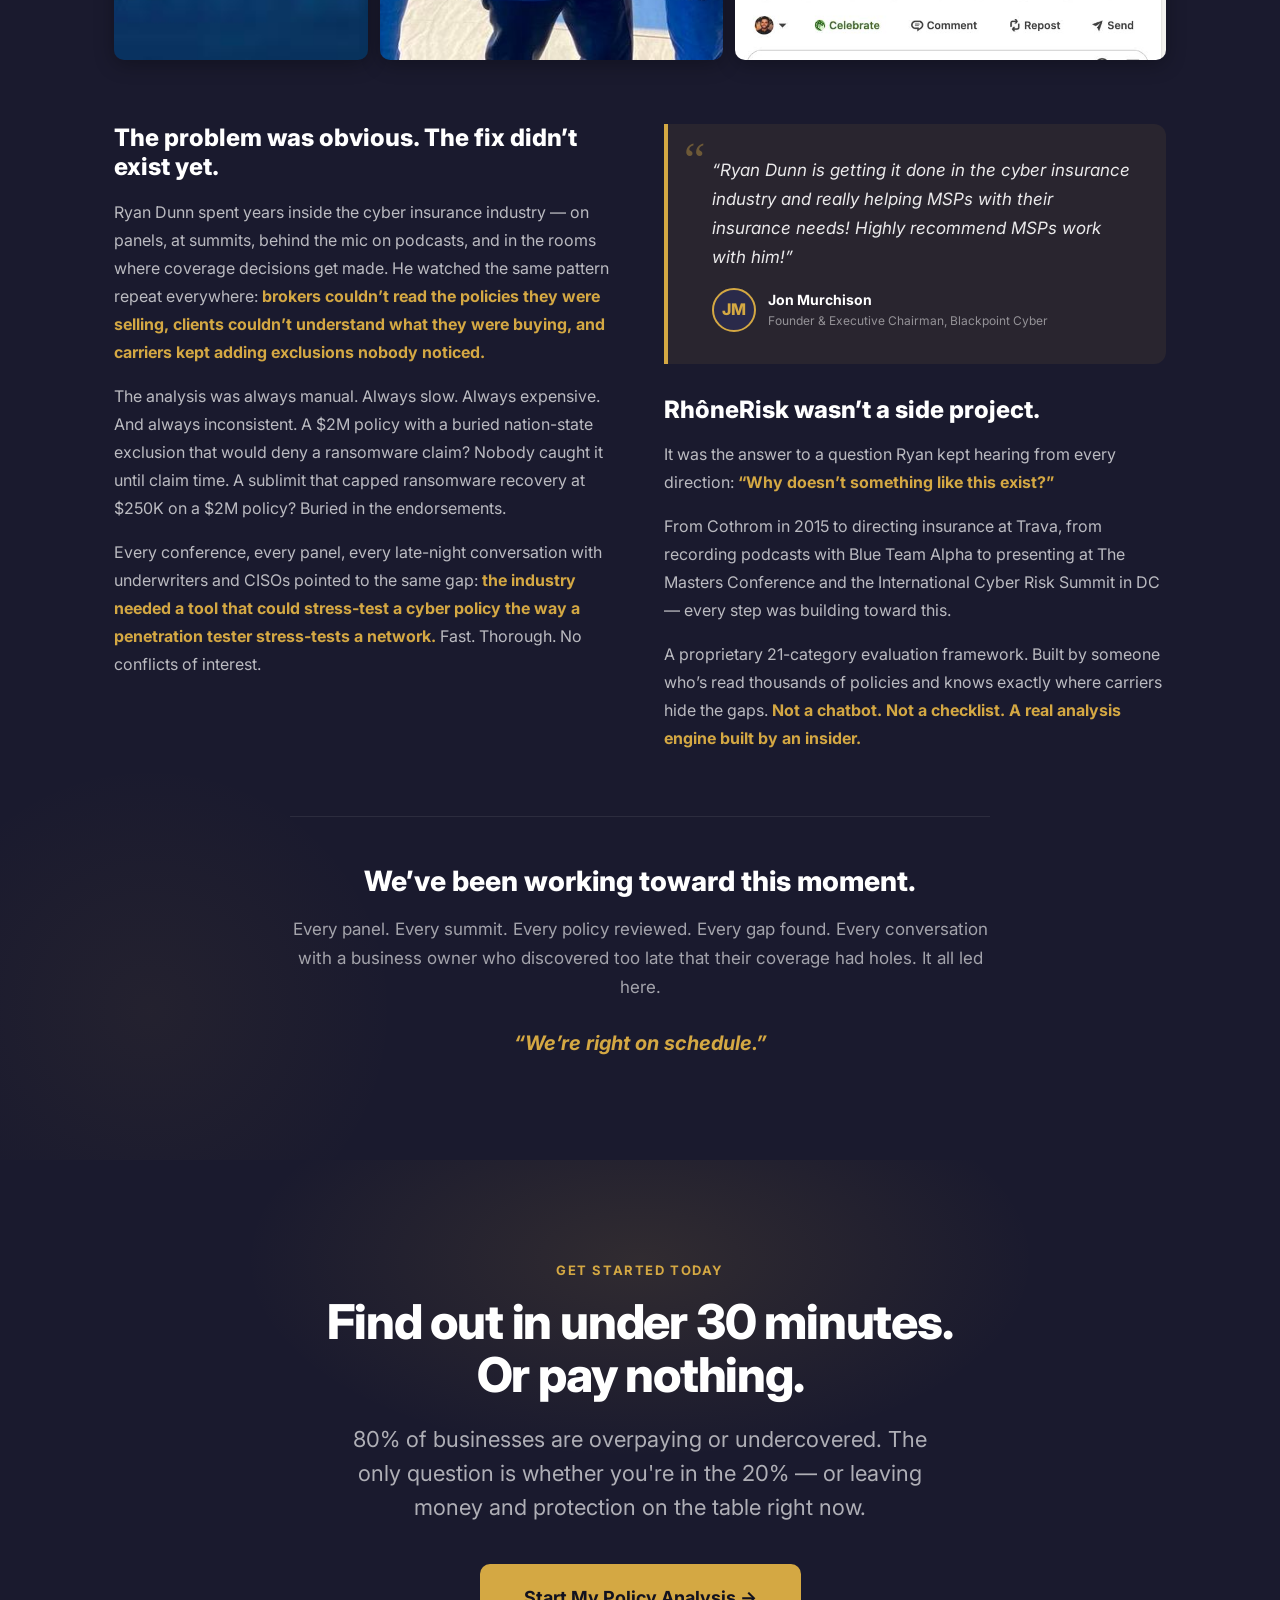
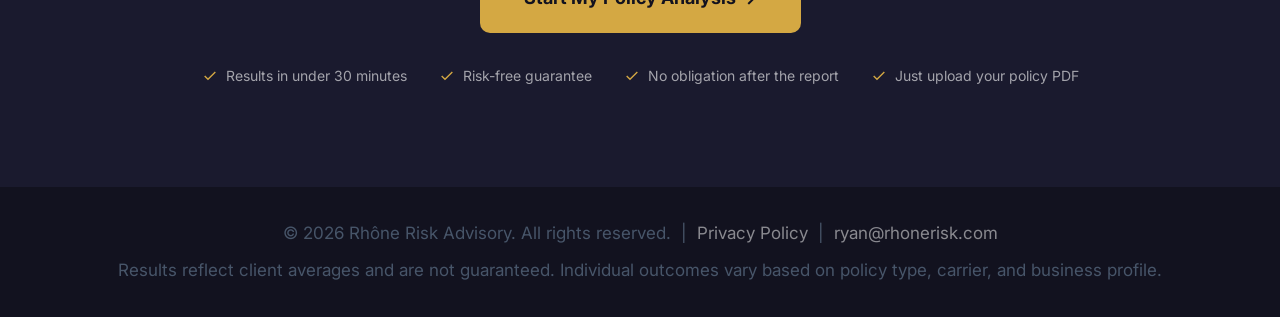
==== commit 0346880a: "Add Our Story section with founder photos" ====
--- a/static/landing.html
+++ b/static/landing.html
@@ -420,117 +420,6 @@
     .faq-item h3 { font-size: 17px; color: var(--navy); margin-bottom: 10px; font-weight: 700; }
     .faq-item p { font-size: 15px; color: var(--gray-600); }
 
-    /* === OUR STORY === */
-    .our-story {
-      background: var(--navy); color: var(--white);
-      padding: 100px 0 80px; position: relative; overflow: hidden;
-    }
-    .our-story::before {
-      content: ''; position: absolute; top: 0; left: 0; right: 0; bottom: 0;
-      background: radial-gradient(ellipse at 20% 50%, rgba(212,168,67,0.06) 0%, transparent 60%),
-                  radial-gradient(ellipse at 80% 20%, rgba(212,168,67,0.04) 0%, transparent 50%);
-      pointer-events: none;
-    }
-    .our-story-inner { position: relative; z-index: 1; }
-    .our-story-header { text-align: center; margin-bottom: 56px; }
-    .our-story-header h2 { color: var(--white); font-size: clamp(32px, 5vw, 48px); margin-bottom: 16px; }
-    .our-story-header .lead { color: rgba(255,255,255,0.6); max-width: 640px; margin: 0 auto; font-size: 17px; }
-
-    /* Photo Mosaic */
-    .story-mosaic {
-      display: grid;
-      grid-template-columns: repeat(3, 1fr);
-      grid-auto-rows: minmax(200px, auto);
-      gap: 12px;
-      margin-bottom: 64px;
-    }
-    .story-photo {
-      position: relative; overflow: hidden; border-radius: var(--radius);
-      background: var(--navy-light);
-    }
-    .story-photo img {
-      width: 100%; height: 100%; object-fit: cover;
-      transition: transform 0.4s ease;
-    }
-    .story-photo:hover img { transform: scale(1.05); }
-    .photo-caption {
-      position: absolute; bottom: 0; left: 0; right: 0;
-      padding: 32px 16px 12px;
-      background: linear-gradient(to top, rgba(0,0,0,0.75) 0%, transparent 100%);
-      font-size: 12px; color: rgba(255,255,255,0.85);
-      opacity: 0; transition: opacity 0.3s ease;
-    }
-    .story-photo:hover .photo-caption { opacity: 1; }
-
-    /* Mosaic layout — featured sizes */
-    .sp-1 { grid-column: 1 / 2; grid-row: 1 / 3; }
-    .sp-2 { grid-column: 2 / 4; grid-row: 1 / 2; }
-    .sp-3 { grid-column: 2 / 3; grid-row: 2 / 3; }
-    .sp-4 { grid-column: 1 / 2; grid-row: 3 / 4; }
-    .sp-5 { grid-column: 2 / 3; grid-row: 3 / 4; }
-    .sp-6 { grid-column: 3 / 4; grid-row: 2 / 4; }
-    .sp-7 { grid-column: 3 / 4; grid-row: 4 / 5; }
-    .sp-8 { grid-column: 1 / 2; grid-row: 4 / 5; }
-    .sp-9 { grid-column: 2 / 3; grid-row: 4 / 5; }
-    .sp-10 { grid-column: 1 / 4; grid-row: 5 / 6; max-height: 420px; }
-
-    /* Narrative + Pull Quote */
-    .story-narrative {
-      display: grid; grid-template-columns: 1fr 1fr; gap: 48px;
-      margin-bottom: 64px;
-    }
-    .story-text h3 {
-      font-size: 24px; font-weight: 800; color: var(--white);
-      margin-bottom: 16px; line-height: 1.3;
-    }
-    .story-text p {
-      font-size: 16px; line-height: 1.7; color: rgba(255,255,255,0.65);
-      margin-bottom: 16px;
-    }
-    .story-text strong { color: var(--cyan); font-weight: 600; }
-    .story-pullquote {
-      background: rgba(212,168,67,0.08);
-      border-left: 4px solid var(--cyan);
-      border-radius: 0 var(--radius) var(--radius) 0;
-      padding: 32px; margin-bottom: 0;
-    }
-    .story-pullquote::before {
-      content: '\201C'; display: block;
-      font-size: 48px; line-height: 1; color: var(--cyan); opacity: 0.4;
-      margin-bottom: 8px;
-    }
-    .story-pullquote blockquote {
-      font-size: 17px; font-style: italic; line-height: 1.7;
-      color: rgba(255,255,255,0.8); margin-bottom: 20px;
-    }
-    .story-pullquote-author {
-      display: flex; align-items: center; gap: 12px;
-    }
-    .story-pullquote-avatar {
-      width: 44px; height: 44px; border-radius: 50%;
-      background: var(--cyan); color: var(--navy);
-      display: flex; align-items: center; justify-content: center;
-      font-weight: 700; font-size: 16px;
-    }
-    .story-pullquote-name { font-weight: 700; color: var(--white); font-size: 15px; }
-    .story-pullquote-title { font-size: 13px; color: rgba(255,255,255,0.5); }
-
-    /* Closing */
-    .story-closing {
-      text-align: center; padding-top: 48px;
-      border-top: 1px solid rgba(255,255,255,0.1);
-    }
-    .story-closing h3 {
-      font-size: 28px; font-weight: 800; color: var(--white); margin-bottom: 16px;
-    }
-    .story-closing p {
-      font-size: 16px; color: rgba(255,255,255,0.6); max-width: 600px; margin: 0 auto 12px;
-    }
-    .story-tagline {
-      font-size: 22px; font-weight: 700; font-style: italic;
-      color: var(--cyan); margin-top: 24px;
-    }
-
     /* === FINAL CTA === */
     .final-cta {
       background: var(--navy); color: var(--white); text-align: center;
@@ -588,12 +477,6 @@
       .stat-item:last-child { border-bottom: none; }
       .guarantee-card { padding: 40px 28px; }
       .nav-links-lp { display: none; }
-      .story-mosaic { grid-template-columns: 1fr 1fr; }
-      .sp-1 { grid-column: 1 / 3; grid-row: auto; }
-      .sp-2 { grid-column: 1 / 3; grid-row: auto; }
-      .sp-3, .sp-4, .sp-5, .sp-6, .sp-7, .sp-8, .sp-9 { grid-column: auto; grid-row: auto; }
-      .sp-10 { grid-column: 1 / 3; grid-row: auto; }
-      .story-narrative { grid-template-columns: 1fr; gap: 32px; }
       .hero { padding: 72px 0 64px; }
       .hero h1 { font-size: clamp(30px, 7vw, 48px); }
       .vs-price { flex-direction: column; text-align: center; }
@@ -606,6 +489,166 @@
       .hero-trust { flex-direction: column; gap: 4px; }
       .hero-trust .dot { display: none; }
       .btn--primary-lg { padding: 16px 32px; font-size: 16px; }
+    }
+
+    /* === OUR STORY === */
+    .our-story {
+      background: var(--navy); color: var(--white); position: relative; overflow: hidden;
+      padding: 100px 0;
+    }
+    .our-story::before {
+      content: ''; position: absolute; top: -150px; right: -150px;
+      width: 600px; height: 600px;
+      background: radial-gradient(circle, rgba(212,168,67,0.08) 0%, transparent 70%);
+      pointer-events: none;
+    }
+    .our-story::after {
+      content: ''; position: absolute; bottom: -100px; left: -100px;
+      width: 500px; height: 500px;
+      background: radial-gradient(circle, rgba(212,168,67,0.05) 0%, transparent 70%);
+      pointer-events: none;
+    }
+    .our-story-inner { position: relative; z-index: 1; }
+    .our-story .eyebrow { margin-bottom: 12px; }
+    .our-story-header { text-align: center; margin-bottom: 64px; }
+    .our-story-header h2 { color: var(--white); margin-bottom: 20px; }
+    .our-story-header .lead { color: rgba(255,255,255,0.65); max-width: 680px; margin: 0 auto; }
+
+    /* Photo mosaic grid */
+    .story-mosaic {
+      display: grid;
+      grid-template-columns: repeat(12, 1fr);
+      grid-auto-rows: minmax(80px, auto);
+      gap: 12px;
+      margin-bottom: 64px;
+    }
+    .story-photo {
+      border-radius: 10px; overflow: hidden; position: relative;
+      box-shadow: 0 4px 20px rgba(0,0,0,0.3);
+      transition: transform 0.3s ease, box-shadow 0.3s ease;
+    }
+    .story-photo:hover {
+      transform: scale(1.03); z-index: 2;
+      box-shadow: 0 8px 32px rgba(0,0,0,0.5);
+    }
+    .story-photo img {
+      width: 100%; height: 100%; object-fit: cover; display: block;
+    }
+    .story-photo .photo-caption {
+      position: absolute; bottom: 0; left: 0; right: 0;
+      background: linear-gradient(transparent, rgba(0,0,0,0.85));
+      padding: 32px 14px 10px; font-size: 11px; color: rgba(255,255,255,0.8);
+      font-weight: 500; letter-spacing: 0.02em; line-height: 1.4;
+      opacity: 0; transition: opacity 0.3s ease;
+    }
+    .story-photo:hover .photo-caption { opacity: 1; }
+
+    /* Mosaic layout positions */
+    .sp-1 { grid-column: 1 / 8; grid-row: 1 / 4; }   /* Masters panel — large hero */
+    .sp-2 { grid-column: 8 / 13; grid-row: 1 / 3; }   /* Cyber Risk Summit DC */
+    .sp-3 { grid-column: 8 / 13; grid-row: 3 / 4; }   /* Webinar panel */
+    .sp-4 { grid-column: 1 / 5; grid-row: 4 / 6; }    /* Cothrom team */
+    .sp-5 { grid-column: 5 / 9; grid-row: 4 / 6; }    /* Networking event */
+    .sp-6 { grid-column: 9 / 13; grid-row: 4 / 5; }   /* Partner headshot */
+    .sp-7 { grid-column: 9 / 13; grid-row: 5 / 6; }   /* Podcast */
+    .sp-8 { grid-column: 1 / 4; grid-row: 6 / 8; }    /* Ostra/Trava */
+    .sp-9 { grid-column: 4 / 8; grid-row: 6 / 8; }    /* Rooftop event */
+    .sp-10 { grid-column: 8 / 13; grid-row: 6 / 8; }  /* Murchison endorsement */
+
+    /* Narrative blocks */
+    .story-narrative {
+      display: grid; grid-template-columns: 1fr 1fr; gap: 48px;
+      margin-bottom: 64px; align-items: start;
+    }
+    .story-text h3 {
+      font-size: 24px; font-weight: 800; color: var(--white);
+      margin-bottom: 16px; line-height: 1.2;
+    }
+    .story-text p {
+      font-size: 16px; line-height: 1.75; color: rgba(255,255,255,0.7);
+      margin-bottom: 16px;
+    }
+    .story-text p:last-child { margin-bottom: 0; }
+    .story-text strong { color: var(--cyan); font-weight: 700; }
+
+    /* Pull quote */
+    .story-pullquote {
+      background: rgba(212,168,67,0.08);
+      border-left: 4px solid var(--cyan);
+      border-radius: 0 12px 12px 0;
+      padding: 32px 36px; position: relative;
+    }
+    .story-pullquote::before {
+      content: '\201C'; position: absolute; top: 12px; left: 16px;
+      font-size: 48px; color: var(--cyan); opacity: 0.4;
+      font-family: Georgia, serif; line-height: 1;
+    }
+    .story-pullquote blockquote {
+      font-size: 17px; font-style: italic; color: rgba(255,255,255,0.9);
+      line-height: 1.7; margin-bottom: 16px; padding-left: 8px;
+    }
+    .story-pullquote-author {
+      display: flex; align-items: center; gap: 12px; padding-left: 8px;
+    }
+    .story-pullquote-avatar {
+      width: 44px; height: 44px; background: var(--navy-light); border: 2px solid var(--cyan);
+      border-radius: 50%; display: flex; align-items: center; justify-content: center;
+      font-size: 16px; font-weight: 800; color: var(--cyan);
+    }
+    .story-pullquote-name { font-size: 14px; font-weight: 700; color: var(--white); }
+    .story-pullquote-title { font-size: 12px; color: rgba(255,255,255,0.5); }
+
+    /* Closing statement */
+    .story-closing {
+      text-align: center; max-width: 700px; margin: 0 auto;
+      padding-top: 48px; border-top: 1px solid rgba(255,255,255,0.08);
+    }
+    .story-closing h3 {
+      font-size: 28px; font-weight: 800; color: var(--white);
+      margin-bottom: 16px; line-height: 1.2;
+    }
+    .story-closing p {
+      font-size: 17px; color: rgba(255,255,255,0.6); line-height: 1.7;
+    }
+    .story-closing .story-tagline {
+      font-size: 20px; font-weight: 700; color: var(--cyan);
+      margin-top: 24px; font-style: italic;
+    }
+
+    /* Responsive for Our Story */
+    @media (max-width: 900px) {
+      .story-mosaic {
+        grid-template-columns: repeat(6, 1fr);
+        grid-auto-rows: minmax(60px, auto);
+      }
+      .sp-1 { grid-column: 1 / 7; grid-row: 1 / 3; }
+      .sp-2 { grid-column: 1 / 4; grid-row: 3 / 5; }
+      .sp-3 { grid-column: 4 / 7; grid-row: 3 / 5; }
+      .sp-4 { grid-column: 1 / 4; grid-row: 5 / 7; }
+      .sp-5 { grid-column: 4 / 7; grid-row: 5 / 7; }
+      .sp-6 { grid-column: 1 / 3; grid-row: 7 / 8; }
+      .sp-7 { grid-column: 3 / 5; grid-row: 7 / 8; }
+      .sp-8 { grid-column: 5 / 7; grid-row: 7 / 8; }
+      .sp-9 { grid-column: 1 / 4; grid-row: 8 / 10; }
+      .sp-10 { grid-column: 4 / 7; grid-row: 8 / 10; }
+      .story-narrative { grid-template-columns: 1fr; gap: 32px; }
+    }
+    @media (max-width: 480px) {
+      .story-mosaic {
+        grid-template-columns: 1fr 1fr;
+        grid-auto-rows: minmax(100px, auto);
+      }
+      .sp-1 { grid-column: 1 / 3; grid-row: auto; }
+      .sp-2 { grid-column: 1 / 2; grid-row: auto; }
+      .sp-3 { grid-column: 2 / 3; grid-row: auto; }
+      .sp-4 { grid-column: 1 / 3; grid-row: auto; }
+      .sp-5 { grid-column: 1 / 2; grid-row: auto; }
+      .sp-6 { grid-column: 2 / 3; grid-row: auto; }
+      .sp-7 { grid-column: 1 / 3; grid-row: auto; }
+      .sp-8 { grid-column: 1 / 2; grid-row: auto; }
+      .sp-9 { grid-column: 2 / 3; grid-row: auto; }
+      .sp-10 { grid-column: 1 / 3; grid-row: auto; }
+      .story-pullquote { padding: 24px 20px; }
     }
   </style>
 </head>
@@ -623,8 +666,8 @@
     <div class="nav-links-lp">
       <a href="#how-it-works">How It Works</a>
       <a href="#pricing">Pricing</a>
+      <a href="#faq-section">FAQ</a>
       <a href="#our-story">Our Story</a>
-      <a href="#faq-section">FAQ</a>
       <a href="/app#login" class="btn btn--primary nav-cta">Analyze My Policy &rarr;</a>
     </div>
     <a href="/app#login" class="btn btn--primary nav-cta" style="display:none" id="mobile-cta">Get Started &rarr;</a>
@@ -1135,43 +1178,43 @@
     <!-- Photo Mosaic -->
     <div class="story-mosaic">
       <div class="story-photo sp-1">
-        <img src="/static/images/masters-conference-panel.jpg" alt="Ryan Dunn on panel at The Masters Conference" loading="lazy" />
+        <img src="/static/images/story-masters-conference.jpg" alt="Ryan Dunn on panel at The Masters Conference" loading="lazy" />
         <div class="photo-caption">The Masters Conference &mdash; panelists from legal, insurance, DFIR, and recovery discuss real-world cyber cases</div>
       </div>
       <div class="story-photo sp-2">
-        <img src="/static/images/cyber-risk-summit-dc.jpg" alt="Ryan at International Cyber Risk Summit, Washington DC" loading="lazy" />
+        <img src="/static/images/story-cyber-risk-summit.jpg" alt="Ryan at International Cyber Risk Summit, Washington DC" loading="lazy" />
         <div class="photo-caption">International Cyber Risk Summit &mdash; Washington, DC (July 2025)</div>
       </div>
       <div class="story-photo sp-3">
-        <img src="/static/images/webinar-demystifying-cyber.jpg" alt="Demystifying Cybersecurity and Cyber Insurance webinar panel" loading="lazy" />
+        <img src="/static/images/story-trava-webinar.jpg" alt="Demystifying Cybersecurity and Cyber Insurance webinar panel" loading="lazy" />
         <div class="photo-caption">Demystifying Cybersecurity &amp; Cyber Insurance for SMBs &mdash; thought leadership panel</div>
       </div>
       <div class="story-photo sp-4">
-        <img src="/static/images/cothrom-team-2015.jpg" alt="Ryan with the Cothrom team, est. 2015" loading="lazy" />
+        <img src="/static/images/story-cothrom-team.jpg" alt="Ryan with the Cothrom team, est. 2015" loading="lazy" />
         <div class="photo-caption">Cothrom (est. 2015) &mdash; where it all started. Early career roots in insurance.</div>
       </div>
       <div class="story-photo sp-5">
-        <img src="/static/images/industry-networking-event.jpg" alt="Ryan networking at a cyber insurance industry event" loading="lazy" />
+        <img src="/static/images/story-industry-event.jpg" alt="Ryan networking at a cyber insurance industry event" loading="lazy" />
         <div class="photo-caption">Industry networking &mdash; building relationships with the people who shape cyber coverage</div>
       </div>
       <div class="story-photo sp-6">
-        <img src="/static/images/industry-partner-headshot.jpg" alt="Industry partner" loading="lazy" />
+        <img src="/static/images/story-headshot.jpg" alt="Industry partner" loading="lazy" />
         <div class="photo-caption">Industry partnerships that drive better outcomes</div>
       </div>
       <div class="story-photo sp-7">
-        <img src="/static/images/podcast-blue-team-alpha.jpg" alt="Ryan recording a podcast with Joe Kingland at Blue Team Alpha" loading="lazy" />
+        <img src="/static/images/story-podcast.jpg" alt="Ryan recording a podcast with Joe Kingland at Blue Team Alpha" loading="lazy" />
         <div class="photo-caption">Recording with Joe Kingland, CISSP at Blue Team Alpha &mdash; knowledge shared, laughs had</div>
       </div>
       <div class="story-photo sp-8">
-        <img src="/static/images/ostra-trava-partnership.jpg" alt="Ryan Dunn, Director of Insurance at Trava, with Joe Johnson, President of Ostra Cybersecurity" loading="lazy" />
+        <img src="/static/images/story-ostra-trava.jpg" alt="Ryan Dunn, Director of Insurance at Trava, with Joe Johnson, President of Ostra Cybersecurity" loading="lazy" />
         <div class="photo-caption">Cross-industry partnership &mdash; Trava &times; Ostra Cybersecurity</div>
       </div>
       <div class="story-photo sp-9">
-        <img src="/static/images/rooftop-industry-event.jpg" alt="Ryan at a rooftop industry event" loading="lazy" />
+        <img src="/static/images/story-rooftop-event.jpg" alt="Ryan at a rooftop industry event" loading="lazy" />
         <div class="photo-caption">Rooftop industry event &mdash; the energy behind the work</div>
       </div>
       <div class="story-photo sp-10">
-        <img src="/static/images/murchison-linkedin-endorsement.jpg" alt="Jon Murchison, Founder of Blackpoint Cyber, endorsing Ryan Dunn on LinkedIn" loading="lazy" />
+        <img src="/static/images/story-blackpoint-linkedin.jpg" alt="Jon Murchison, Founder of Blackpoint Cyber, endorsing Ryan Dunn on LinkedIn" loading="lazy" />
         <div class="photo-caption">Jon Murchison, Founder of Blackpoint Cyber &mdash; &ldquo;Ryan Dunn is getting it done in the cyber insurance industry&rdquo;</div>
       </div>
     </div>
